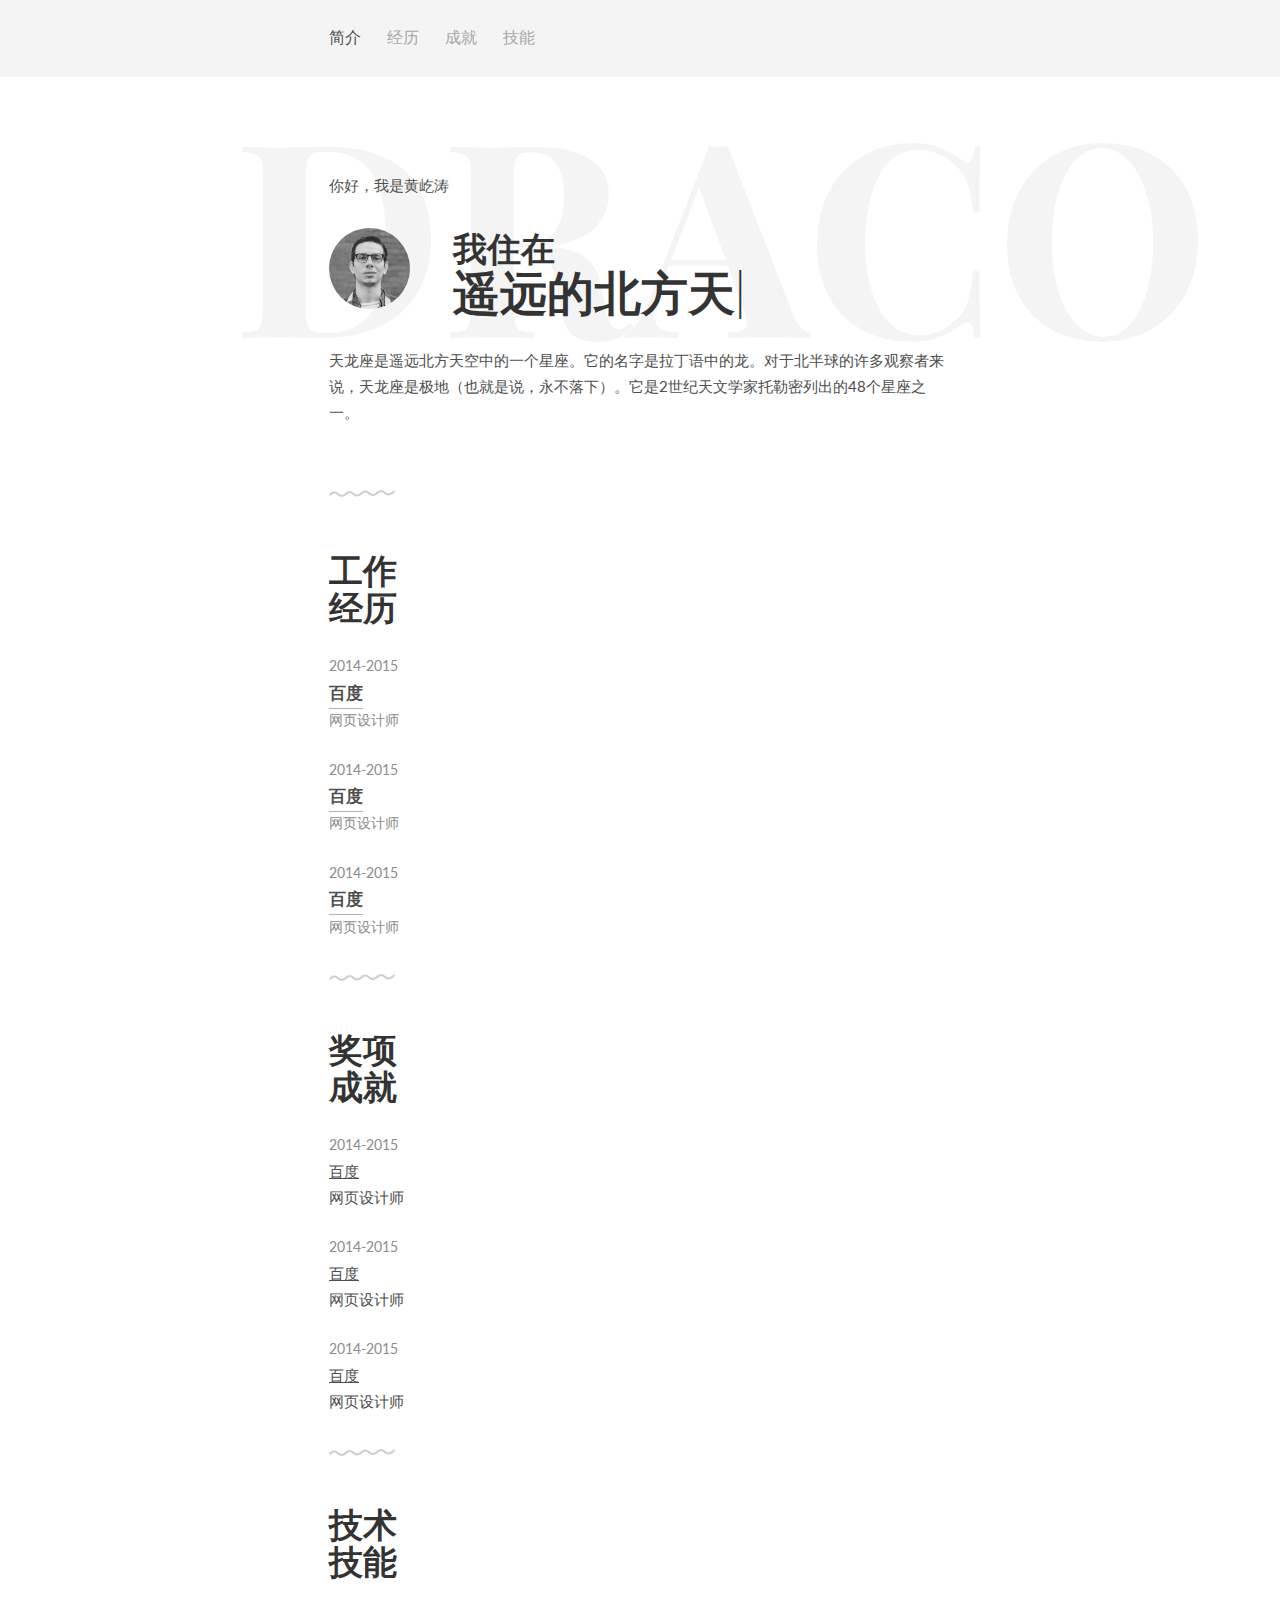
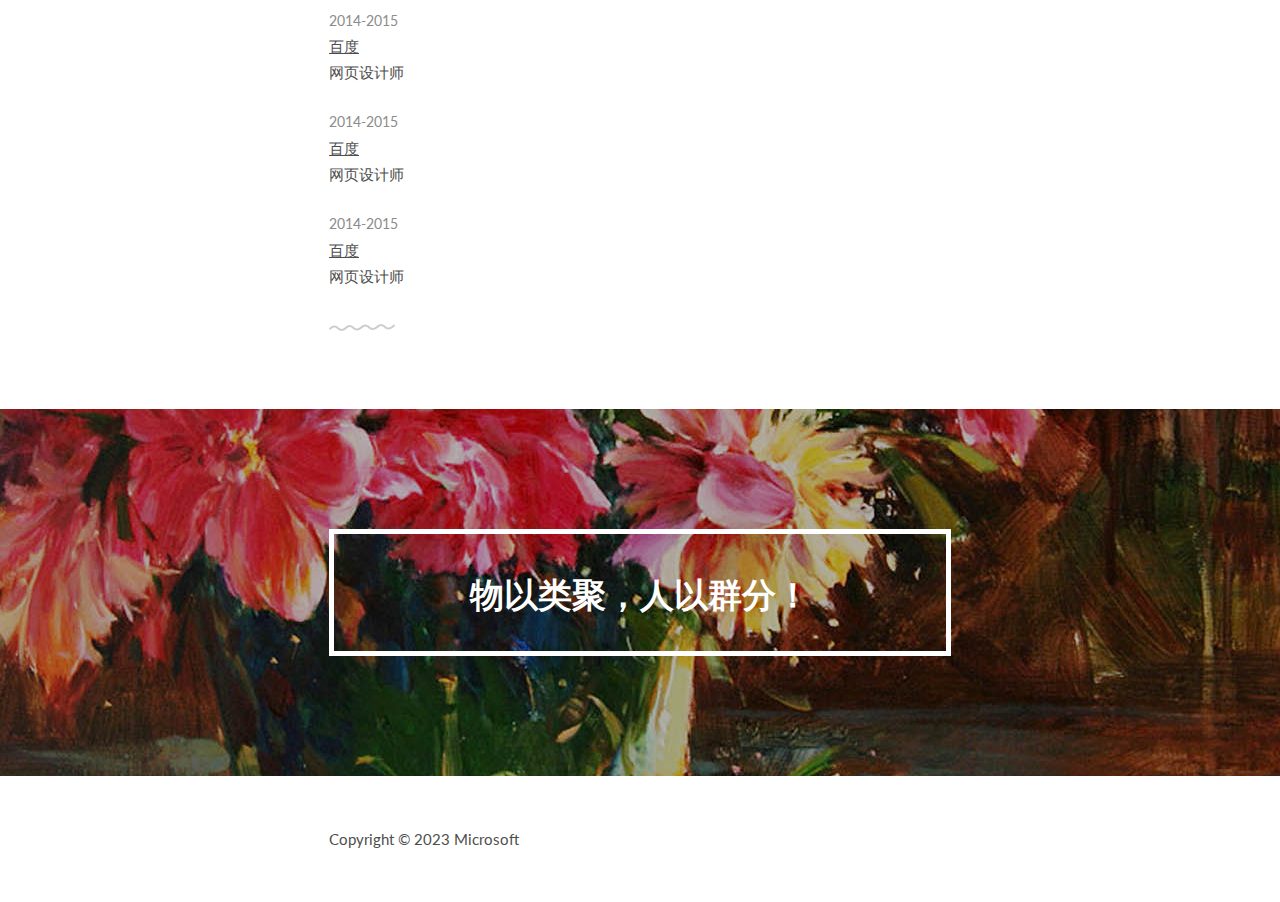
==== index.html @ 60a19f9b "Update index.html" ====
<!DOCTYPE html>
<html>
<head>
<title>黄屹涛的简历</title>
<meta charset="utf-8" />
<meta name="viewport" content="width=device-width, initial-scale=1">
<meta name="description" content="Draco is free PSD &amp; HTML template by @afnizarnur">
<meta name="author" content="">
<meta name="viewport" content="width=device-width, initial-scale=1" />
<link rel="stylesheet" href="css/kube.min.css" />
<link rel="stylesheet" href="css/font-awesome.min.css" />
<link rel="stylesheet" href="css/custom.min.css" />
<link rel="shortcut icon" href="img/favicon.png" />
<link href='https://fonts.googleapis.com/css?family=Playfair+Display+SC:700' rel='stylesheet' type='text/css'>
<link href='https://fonts.googleapis.com/css?family=Lato:400,700' rel='stylesheet' type='text/css'>
<style>
	.intro h1:before {
		/* Edit this with your name or anything else */
		content: 'DRACO';
	}
</style>
</head>
<body>
<!-- Navigation -->
<div class="main-nav">
	<div class="container">
		<header class="group top-nav">
			<div class="navigation-toggle" data-tools="navigation-toggle" data-target="#navbar-1">
				<span class="logo">DRACO</span>
			</div>
			<nav id="navbar-1" class="navbar item-nav">
				<ul>
					<li class="active"><a href="#about">简介</a></li>
					<li><a href="#experiences">经历</a></li>
					<li><a href="#achievements">成就</a></li>
					<li><a href="#skills">技能</a></li>
				</ul>
			</nav>
		</header>
	</div>
</div>

<!-- Introduction -->
<div class="intro section" id="about">
	<div class="container">
		<p>你好，我是黄屹涛</p>
		<div class="units-row units-split wrap">
			<div class="unit-20">
				<img src="img/ava.jpg" alt="Avatar">
			</div>
			<div class="unit-80">
				<h1>我住在<br><span id="typed"></span></h1>
			</div>
			<p>
				天龙座是遥远北方天空中的一个星座。它的名字是拉丁语中的龙。对于北半球的许多观察者来说，天龙座是极地（也就是说，永不落下）。它是2世纪天文学家托勒密列出的48个星座之一。
			</p>
		</div>
	</div>
</div>

<!-- Work Experience -->
<div class="work section second" id="experiences">
	<div class="container">
		<h1>工作<br>经历</h1>
		<ul class="work-list">
			<li>2014-2015</li>
			<li><a href="https://www.baidu.com/">百度</a></li>
			<li>网页设计师</li>
		</ul>
		<ul class="work-list">
			<li>2014-2015</li>
			<li><a href="https://www.baidu.com/">百度</a></li>
			<li>网页设计师</li>
		</ul>
		<ul class="work-list">
			<li>2014-2015</li>
			<li><a href="https://www.baidu.com/">百度</a></li>
			<li>网页设计师</li>
		</ul>
	</div>
</div>

<!-- Award & Achievements -->
<div class="award section second" id="achievements">
	<div class="container">
		<h1>奖项<br>成就</h1>
		<ul class="award-list list-flat">
			<li>2014-2015</li>
			<li><a href="https://www.baidu.com/">百度</a></li>
			<li>网页设计师</li>
		</ul>
		<ul class="award-list list-flat">
			<li>2014-2015</li>
			<li><a href="https://www.baidu.com/">百度</a></li>
			<li>网页设计师</li>
		</ul>
		<ul class="award-list list-flat">
			<li>2014-2015</li>
			<li><a href="https://www.baidu.com/">百度</a></li>
			<li>网页设计师</li>
		</ul>
	</div>
</div>
<!-- Technical Skills -->
<div class="skills section second" id="skills">
	<div class="container">
		<h1>技术<br>技能</h1>
		<ul class="skill-list list-flat">
			<li>2014-2015</li>
			<li><a href="https://www.baidu.com/">百度</a></li>
			<li>网页设计师</li>
		</ul>
		<ul class="skill-list list-flat">
			<li>2014-2015</li>
			<li><a href="https://www.baidu.com/">百度</a></li>
			<li>网页设计师</li>
		</ul>
		<ul class="skill-list list-flat">
			<li>2014-2015</li>
			<li><a href="https://www.baidu.com/">百度</a></li>
			<li>网页设计师</li>
		</ul>
	</div>
</div>

<!-- Quote -->
<div class="quote">
	<div class="container text-centered">
		<h1>物以类聚，人以群分！</h1>
	</div>
</div>

<footer>
	<div class="container">
		<div class="units-row">
			<div class="unit-50">
				<p>Copyright © 2023 Microsoft</p>
			</div>
		</div>
	</div>
</footer>

<!-- Javascript -->
<script src="js/jquery.min.js"></script>
<script src="js/typed.min.js"></script>
<script src="js/kube.min.js"></script>
<script src="js/site.js"></script>
<script>
	function newTyped(){}$(function(){$("#typed").typed({
	// Change to edit type effect
	strings: ["遥远的北方天空", "你的银河系", "到处"],

	typeSpeed:90,backDelay:700,contentType:"html",loop:!0,resetCallback:function(){newTyped()}}),$(".reset").click(function(){$("#typed").typed("reset")})});
</script>
</body>
</html>
---- css/kube.min.css ----
*,*:before,*:after{-webkit-box-sizing:border-box;-moz-box-sizing:border-box;box-sizing:border-box}html{font-family:sans-serif;-ms-text-size-adjust:100%;-webkit-text-size-adjust:100%}html,body,div,span,object,iframe,p,blockquote,pre,a,abbr,acronym,address,big,cite,code,del,dfn,em,img,ins,kbd,q,s,samp,small,strike,strong,sub,sup,tt,var,b,u,i,center,dl,dt,dd,ol,ul,li,fieldset,form,label,legend,table,caption,tbody,tfoot,thead,tr,th,td,article,aside,canvas,details,embed,figure,figcaption,footer,header,hgroup,menu,nav,output,ruby,section,summary,time,mark,audio,video,h1,h2,h3,h4,h5,h6{margin:0;padding:0;border:0;outline:0;font-size:100%;vertical-align:baseline;background:transparent}a:active,a:hover{outline:0}article,aside,details,figcaption,figure,footer,header,hgroup,main,nav,section,embed,object,iframe,audio,video,canvas,progress,meter,output,textarea{display:block}audio:not([controls]){display:none;height:0}blockquote,q{quotes:none}blockquote p:before,blockquote p:after,q:before,q:after{content:'';content:none}table{border-collapse:collapse;border-spacing:0}caption,th,td{text-align:left;vertical-align:top}thead th,thead td{font-weight:bold;vertical-align:bottom}a img,th img,td img{vertical-align:top}button,input,select,textarea{margin:0}textarea{overflow:auto;vertical-align:top;resize:vertical}button{width:auto;overflow:visible}input[type="reset"],input[type="submit"],input[type="file"],input[type="radio"],input[type="checkbox"],select,button{cursor:pointer}input[type="radio"],input[type="checkbox"]{font-size:110%;position:relative;top:-1px;margin-right:3px}input[type="search"]{-webkit-appearance:textfield}input[type="search"]::-webkit-search-decoration,input[type="search"]::-webkit-search-cancel-button{-webkit-appearance:none}hr{display:block;height:1px;border:0;border-top:1px solid #ddd}img,video,audio,embed,object{max-width:100%}img,video,embed,object{height:auto}embed,object{height:100%}img{vertical-align:middle;-ms-interpolation-mode:bicubic}body{font-family:"Helvetica Neue",Helvetica,Tahoma,sans-serif;font-size:.9375em;line-height:1.65em;background:#fff;color:#222}a{color:#134da5}a:focus,a:hover{color:#de2c3b}h1,h2,h3,h4,h5,h6,.h1,.h2,.h3,.h4,.h5,.h6{font-family:"Helvetica Neue",Helvetica,Tahoma,sans-serif;font-weight:bold;color:#000;text-rendering:optimizeLegibility;margin:0 0 .5em 0}h1,.h1,h2,.h2{line-height:1.1}h3,.h3,h4,.h4{line-height:1.3}h1,.h1{font-size:2.25em}h2,.h2{font-size:1.5em;margin-bottom:.7em}h3,.h3{font-size:1.3125em}h4,.h4{font-size:1.125em}h5,.h5{font-size:1em}h6,.h6{font-size:.75em;text-transform:uppercase}.lead{font-size:1.3125em;line-height:1.5;margin-bottom:1.0999999999999999em}p,ul,ol,dl,dd,dt,blockquote,td,th{line-height:1.65em}ul,ol,ul ul,ol ol,ul ol,ol ul{margin:0 0 0 3.3em}ul li,ol li{text-align:left}ol ol li{list-style-type:lower-alpha}ol ol ol li{list-style-type:lower-roman}p,ul,ol,dl,blockquote,hr,pre,table,form,fieldset,figure,address{margin-bottom:1.65em}blockquote{position:relative;font-style:italic;font-size:1.125em;margin-left:2.4749999999999996em;padding-left:1.65em;border-left:2px solid #ddd}blockquote p{margin-bottom:.5em}blockquote small,cite{color:rgba(0,0,0,0.4);font-style:italic}small,blockquote cite{font-size:12.75px;line-height:1}address{font-style:normal}dl dt{font-weight:bold}dd{margin-left:1.65em}s,del{text-decoration:line-through}abbr[title],dfn[title]{border-bottom:1px dotted #0f0f0f;cursor:help}strong,b{font-weight:bold}em,i{font-style:italic}sub,sup{font-size:11.25px;line-height:0;position:relative}sup{top:-0.5em}sub{bottom:-0.25em}figcaption{margin:.3em 0;font-size:12.75px;font-style:italic}ins,u{text-decoration:underline}mark{background-color:#ffc800;color:#0f0f0f;text-decoration:none}pre,code,kbd,samp,var,output{font-size:90%;font-style:normal;font-family:Menlo,Monaco,Consolas,"Courier New",monospace}pre{margin-top:1.65em;font-size:100%;line-height:1.5;color:#222;overflow:auto}code,samp,kbd{padding:3px 6px 2px 6px;display:inline-block;line-height:1;border-radius:2px}code{background:#f4f4f4;border:1px solid #d4d4d4}pre code{font-size:100%;border:0;padding:0;background:0;line-height:1.65em}var{color:rgba(0,0,0,0.5)}samp{background:#d3e3fb;border:1px solid #b2cef8}kbd{background:#0f0f0f;color:rgba(255,255,255,0.85);white-space:nowrap}button:active,button:focus{outline:0}textarea,select{font-family:"Helvetica Neue",Helvetica,Tahoma,sans-serif;font-size:1em;box-shadow:none}textarea,select[multiple],select[multiple="multiple"]{padding:.3em .35em;line-height:1.35em;width:100%}input[type="text"],input[type="password"],input[type="email"],input[type="url"],input[type="phone"],input[type="tel"],input[type="number"],input[type="datetime"],input[type="date"],input[type="month"],input[type="color"],input[type="time"],input[type="search"],input[type="datetime-local"]{font-family:"Helvetica Neue",Helvetica,Tahoma,sans-serif;font-size:1em;box-shadow:none;padding:.3em .35em;line-height:1.65em;border-radius:0;outline:0}select[multiple],select[multiple="multiple"],textarea,input[type="text"],input[type="password"],input[type="email"],input[type="url"],input[type="phone"],input[type="tel"],input[type="number"],input[type="datetime"],input[type="date"],input[type="month"],input[type="color"],input[type="time"],input[type="search"],input[type="datetime-local"]{background:#fff;border:1px solid #ccc;position:relative;z-index:2;-webkit-appearance:none}textarea[disabled],input[type="text"][disabled],input[type="password"][disabled],input[type="email"][disabled],input[type="url"][disabled],input[type="phone"][disabled],input[type="tel"][disabled],input[type="number"][disabled],input[type="datetime"][disabled],input[type="date"][disabled],input[type="month"][disabled],input[type="color"][disabled],input[type="time"][disabled],input[type="search"][disabled],input[type="datetime-local"][disabled]{resize:none;color:rgba(0,0,0,0.5)}select[disabled],input[type="checkbox"][disabled],input[type="radio"][disabled]{cursor:default}input::-moz-focus-inner,button::-moz-focus-inner{border:0;padding:0}input[type="range"]{position:relative;top:3px}select{margin-bottom:0!important}fieldset{padding:1.65em;margin-bottom:1.65em;border:1px solid #ccc}fieldset *:last-child{margin-bottom:0!important}legend{font-weight:bold;padding:0 1em;margin-left:-1em}table{max-width:100%;width:100%;empty-cells:show}table caption{text-transform:uppercase;padding:0 1.0999999999999999em;color:rgba(0,0,0,0.4);font-size:12.75px}table th,table td{border-bottom:1px solid #eee;padding:.825em 1.0999999999999999em}table tfoot th,table tfoot td{color:rgba(0,0,0,0.4)}.units-container:after,.units-row:after{content:"";display:table;clear:both}.units-container:after,.units-row:after{content:"";display:table;clear:both}.units-container{padding-top:1px;margin-top:-1px}.units-row{margin-bottom:1.65em}.width-100,.unit-100{width:100%}.width-90,.unit-90{width:90%}.width-80,.unit-80{width:80%}.width-75,.unit-75{width:75%}.width-70,.unit-70{width:70%}.width-66,.unit-66{width:66.6%}.width-65,.unit-65{width:65%}.width-60,.unit-60{width:60%}.width-50,.unit-50{width:50%}.width-40,.unit-40{width:40%}.width-35,.unit-35{width:35%}.width-33,.unit-33{width:33.3%}.width-30,.unit-30{width:30%}.width-25,.unit-25{width:25%}.width-20,.unit-20{width:20%}.width-10,.unit-10{width:10%}.units-row .unit-90,.units-row .unit-80,.units-row .unit-75,.units-row .unit-70,.units-row .unit-66,.units-row .unit-65,.units-row .unit-60,.units-row .unit-50,.units-row .unit-40,.units-row .unit-35,.units-row .unit-33,.units-row .unit-30,.units-row .unit-25,.units-row .unit-20,.units-row .unit-10{float:left;margin-left:3%}.units-row .unit-90:first-child,.units-row .unit-80:first-child,.units-row .unit-75:first-child,.units-row .unit-70:first-child,.units-row .unit-66:first-child,.units-row .unit-65:first-child,.units-row .unit-60:first-child,.units-row .unit-50:first-child,.units-row .unit-40:first-child,.units-row .unit-35:first-child,.units-row .unit-33:first-child,.units-row .unit-30:first-child,.units-row .unit-25:first-child,.units-row .unit-20:first-child,.units-row .unit-10:first-child{margin-left:0}.units-row .unit-90{width:89.7%}.units-row .unit-80{width:79.4%}.units-row .unit-75{width:74.25%}.units-row .unit-70{width:69.1%}.units-row .unit-66{width:65.66666666666666%}.units-row .unit-65{width:65.66666666666666%}.units-row .unit-60{width:58.800000000000004%}.units-row .unit-50{width:48.5%}.units-row .unit-40{width:38.2%}.units-row .unit-35{width:31.333333333333332%}.units-row .unit-33{width:31.333333333333332%}.units-row .unit-30{width:27.9%}.units-row .unit-25{width:22.75%}.units-row .unit-20{width:17.6%}.units-row .unit-10{width:7.3%}.unit-push-90,.unit-push-80,.unit-push-75,.unit-push-70,.unit-push-66,.unit-push-65,.unit-push-60,.unit-push-50,.unit-push-40,.unit-push-35,.unit-push-33,.unit-push-30,.unit-push-25,.unit-push-20,.unit-push-10{position:relative}.unit-push-90{left:92.7%}.unit-push-80{left:82.4%}.unit-push-75{left:77.25%}.unit-push-70{left:72.1%}.unit-push-66{left:68.66666666666666%}.unit-push-65{left:68.66666666666666%}.unit-push-60{left:61.800000000000004%}.unit-push-50{left:51.5%}.unit-push-40{left:41.2%}.unit-push-35{left:34.33333333333333%}.unit-push-33{left:34.33333333333333%}.unit-push-30{left:30.9%}.unit-push-25{left:25.75%}.unit-push-20{left:20.6%}.unit-push-10{left:10.3%}.units-row .unit-push-right{float:right}.units-row .unit-role-right{margin-left:3%;float:right}.units-row .unit-role-left{margin-left:0}.centered,.unit-centered{float:none!important;margin:0 auto!important}.unit-padding{padding:1.65em}.units-padding .unit-100,.units-padding .unit-90,.units-padding .unit-80,.units-padding .unit-75,.units-padding .unit-70,.units-padding .unit-66,.units-padding .unit-65,.units-padding .unit-60,.units-padding .unit-50,.units-padding .unit-40,.units-padding .unit-35,.units-padding .unit-33,.units-padding .unit-30,.units-padding .unit-25,.units-padding .unit-20,.units-padding .unit-10{padding:1.65em}.units-split .unit-90,.units-split .unit-80,.units-split .unit-75,.units-split .unit-70,.units-split .unit-66,.units-split .unit-65,.units-split .unit-60,.units-split .unit-50,.units-split .unit-40,.units-split .unit-35,.units-split .unit-33,.units-split .unit-30,.units-split .unit-25,.units-split .unit-20,.units-split .unit-10{margin-left:0}.units-split .unit-90{width:90%}.units-split .unit-80{width:80%}.units-split .unit-75{width:75%}.units-split .unit-70{width:70%}.units-split .unit-66{width:66.6%}.units-split .unit-65{width:65%}.units-split .unit-60{width:60%}.units-split .unit-50{width:50%}.units-split .unit-40{width:40%}.units-split .unit-35{width:35%}.units-split .unit-33{width:33.3%}.units-split .unit-30{width:30%}.units-split .unit-25{width:25%}.units-split .unit-20{width:20%}.units-split .unit-10{width:10%}.blocks-2,.blocks-3,.blocks-4,.blocks-5,.blocks-6{padding-left:0;list-style:none;margin-left:-3%}.blocks-2:after,.blocks-3:after,.blocks-4:after,.blocks-5:after,.blocks-6:after{content:"";display:table;clear:both}.blocks-2:after,.blocks-3:after,.blocks-4:after,.blocks-5:after,.blocks-6:after{content:"";display:table;clear:both}.blocks-2>li,.blocks-3>li,.blocks-4>li,.blocks-5>li,.blocks-6>li{height:auto;float:left;margin-bottom:1.65em;margin-left:3%}.blocks-2>li ul,.blocks-3>li ul,.blocks-4>li ul,.blocks-5>li ul,.blocks-6>li ul{list-style-type:disc}.blocks-2>li ul ul,.blocks-3>li ul ul,.blocks-4>li ul ul,.blocks-5>li ul ul,.blocks-6>li ul ul{list-style-type:circle}.blocks-2>li li,.blocks-3>li li,.blocks-4>li li,.blocks-5>li li,.blocks-6>li li{float:none;margin:0}.blocks-2>li{width:47%}.blocks-3>li{width:30.333333333333332%}.blocks-4>li{width:22%}.blocks-5>li{width:17%}.blocks-6>li{width:13.666666666666666%}.block-first{clear:both}table.table-bordered td,table.table-bordered th{border:1px solid #eee}table.table-simple td,table.table-simple th,table.table-simple caption{border:0;padding-left:0}table.table-flat td,table.table-flat th,table.table-flat caption{border:0;padding:0}table.table-stroked td,table.table-stroked th{border-bottom:1px solid #eee}table.table-stripped tbody tr:nth-child(odd) td{background:#f8f8f8}table.table-hovered tbody tr:hover td{background-color:#f4f4f4}.table-container{width:100%;overflow:auto;margin-bottom:1.65em}.table-container table{margin-bottom:0}.table-container::-webkit-scrollbar{-webkit-appearance:none;width:14px;height:14px}.table-container::-webkit-scrollbar-thumb{border-radius:8px;border:3px solid #fff;background-color:rgba(0,0,0,0.3)}.forms .btn,.forms input[type="submit"].btn,.forms button,.forms input[type="submit"],.forms input[type="reset"]{padding:.3625em 1.3em}.forms .btn-outline{padding:.3em 1.3em}.forms .btn-outline.bold{padding:.2375em 1.3em}.forms label{display:block;margin-bottom:1.0999999999999999em}.forms input[type="text"],.forms input[type="password"],.forms input[type="email"],.forms input[type="url"],.forms input[type="phone"],.forms input[type="tel"],.forms input[type="number"],.forms input[type="datetime"],.forms input[type="date"],.forms input[type="month"],.forms input[type="color"],.forms input[type="time"],.forms input[type="search"],.forms input[type="range"],.forms input[type="file"],.forms input[type="datetime-local"],.forms textarea,.forms select{display:block}.forms-inline input[type="text"],.forms-inline-list input[type="text"],.forms-inline input[type="password"],.forms-inline-list input[type="password"],.forms-inline input[type="email"],.forms-inline-list input[type="email"],.forms-inline input[type="url"],.forms-inline-list input[type="url"],.forms-inline input[type="phone"],.forms-inline-list input[type="phone"],.forms-inline input[type="tel"],.forms-inline-list input[type="tel"],.forms-inline input[type="number"],.forms-inline-list input[type="number"],.forms-inline input[type="datetime"],.forms-inline-list input[type="datetime"],.forms-inline input[type="date"],.forms-inline-list input[type="date"],.forms-inline input[type="month"],.forms-inline-list input[type="month"],.forms-inline input[type="color"],.forms-inline-list input[type="color"],.forms-inline input[type="time"],.forms-inline-list input[type="time"],.forms-inline input[type="search"],.forms-inline-list input[type="search"],.forms-inline input[type="range"],.forms-inline-list input[type="range"],.forms-inline input[type="file"],.forms-inline-list input[type="file"],.forms-inline input[type="datetime-local"],.forms-inline-list input[type="datetime-local"],.forms-inline textarea,.forms-inline-list textarea,.forms-inline select,.forms-inline-list select{display:inline-block}.forms-list,.forms-inline,.forms-inline-list{margin:0;padding:0;margin-bottom:1.0999999999999999em;list-style:none}.forms-list label,.forms-inline label,.forms-inline-list li,.forms-inline-list li label{display:inline-block;margin-bottom:0}.forms-inline-list li label{margin-right:.825em}.forms-inline-list li{margin-bottom:3px}.forms-list li{margin-bottom:6px}.forms-desc{margin-top:4px;color:rgba(0,0,0,0.4);font-size:12.75px;line-height:1.4em}input[type="text"],input[type="password"],input[type="email"],input[type="url"],input[type="phone"],input[type="tel"],input[type="number"],input[type="datetime"],input[type="date"],input[type="month"],input[type="color"],input[type="time"],input[type="search"],input[type="datetime-local"],textarea{-moz-transition:border ease .5s;transition:border ease .5s}.error,.success{font-weight:normal;font-size:12.75px}input.input-error,textarea.input-error,select.input-error,.input-error{border-color:#de2c3b;box-shadow:0 0 0 2px rgba(222,44,59,0.3),0 1px 2px rgba(0,0,0,0.2) inset}input.input-success,textarea.input-success,select.input-success,.input-success{border-color:#2c9f42;box-shadow:0 0 0 2px rgba(44,159,66,0.3),0 1px 2px rgba(0,0,0,0.2) inset}input.input-gray,textarea.input-gray,select.input-gray,.input-gray{border-color:#b3b6b7;box-shadow:0 0 0 2px rgba(179,182,183,0.4),0 1px 2px rgba(0,0,0,0.2) inset}input[type="text"]:focus,input[type="password"]:focus,input[type="email"]:focus,input[type="url"]:focus,input[type="phone"]:focus,input[type="tel"]:focus,input[type="number"]:focus,input[type="datetime"]:focus,input[type="date"]:focus,input[type="month"]:focus,input[type="color"]:focus,input[type="time"]:focus,input[type="search"]:focus,input[type="datetime-local"]:focus,textarea:focus{outline:0;border-color:#2575ed;box-shadow:0 0 0 2px rgba(37,117,237,0.3),0 1px 2px rgba(0,0,0,0.2) inset}input.input-search,input[type="search"]{padding-right:.5em;padding-left:.5em;margin-bottom:0;border-radius:15px}input.input-on-black{border:1px solid rgba(255,255,255,0.1);background:rgba(255,255,255,0.35)}input.input-on-black::-webkit-input-placeholder{color:rgba(255,255,255,0.6)}input.input-on-black::-moz-placeholder{color:rgba(255,255,255,0.6)}input.input-on-black:focus,input.input-on-black.active{border:1px solid #fff;background:#fff;box-shadow:none}input.input-on-black:focus::-webkit-input-placeholder,input.input-on-black.active::-webkit-input-placeholder{color:#aaa}input.input-on-black:focus::-moz-placeholder,input.input-on-black.active::-moz-placeholder{color:#aaa}input.input-big{font-size:18px}input.input-small{font-size:12.75px}input.input-smaller{font-size:11.25px}.input-groups{display:table!important}.input-groups input{width:100%}.input-groups input,.input-groups .input-append,.input-groups .input-prepend,.input-groups .btn-append{display:table-cell!important}.input-groups .btn-append,.input-groups .input-append,.input-groups .input-prepend{width:1%;vertical-align:middle}.input-groups .input-append,.input-groups .input-prepend{background-color:#f4f4f4;border:1px solid #d4d4d4;margin:0;padding:.45em .75em .15em .75em;color:rgba(0,0,0,0.6);line-height:1.65em;font-size:12.75px;white-space:nowrap}.input-groups .input-prepend{border-right:0}.input-groups .input-append{position:relative;z-index:1;border-left:none}.input-groups .btn-append .btn{display:block;height:auto;border-radius:0 2px 2px 0}.navbar{font-size:105%;margin-bottom:1.65em}.navbar:after{content:"";display:table;clear:both}.navbar:after{content:"";display:table;clear:both}.navbar.navbar-left{float:left}.navbar.navbar-right{float:right}.navbar ul{list-style:none;margin:0}.navbar ul:after{content:"";display:table;clear:both}.navbar ul:after{content:"";display:table;clear:both}.navbar li{float:left;margin-right:1.65em}.navbar.navbar-right li{margin-right:0;margin-left:1.65em}.navbar a,.navbar span{display:block;text-decoration:none}.navbar a:hover{color:#de2c3b;text-decoration:underline}.navbar li.active a,.navbar span{text-decoration:none;cursor:text;color:rgba(0,0,0,0.4)}.navigation-toggle{display:none;text-transform:uppercase;position:relative;color:#0f0f0f;background-color:#fff}.navigation-toggle:after{position:absolute;z-index:1;top:50%;margin-top:-12px;left:10px;content:"\2630";font-size:24px;line-height:1}.navigation-toggle.navigation-toggle-black{background-color:#0f0f0f;color:#fff}.navigation-toggle.navigation-toggle-show{margin-bottom:1.65em}.navigation-toggle span{position:relative;z-index:2;cursor:pointer;display:block;padding:10px 20px 10px 40px}.navigation-fixed{position:fixed;top:0;left:0;z-index:101}.navbar-pills a,.navbar-pills span{padding:.825em 1.65em}.navbar-pills a:hover{color:#0f0f0f;background:#eee}.navbar-pills li.active a,.navbar-pills span{text-decoration:none;cursor:text;color:rgba(0,0,0,0.4);background:#eee}.navbar-pills li{margin-right:1px}.navbar-pills.navbar-right li{margin-left:1px}.fullwidth ul{width:100%}.fullwidth li{float:none!important;margin:0;display:table-cell;width:1%;text-align:center}.fullwidth li a,.fullwidth li span{display:block}.nav{margin-bottom:1.65em}.nav ul{list-style:none;margin:0}.nav ul li ul{margin-left:2em;font-size:.95em}.nav a,.nav span{display:block;padding:.5em 0}.nav a{color:#0f0f0f;text-decoration:none}.nav a:hover{color:#de2c3b;text-decoration:underline}.nav li.active a,.nav span{text-decoration:none;cursor:text;color:rgba(0,0,0,0.4)}.nav i.fa{width:1.65em}.nav-stacked li{margin-bottom:1px}.nav-stacked a,.nav-stacked span{padding:.6em .7em}.nav-stacked a{background:#f6f6f6}.nav-stacked a:hover{color:#000;background:#eee}.nav-stacked li.active a,.nav-stacked span{background:#fff;text-decoration:none;cursor:text;color:rgba(0,0,0,0.3)}.nav-stats li{position:relative}.nav-stats a,.nav-stats span{padding-right:50px}.nav-stats sup,.nav-stats .badge{position:absolute;top:50%;right:0}.nav-stats sup{color:rgba(0,0,0,0.4)}.nav-stats .badge{margin-top:-8px}.nav-tabs{border-bottom:1px solid #e3e3e3;margin-bottom:1.65em}.nav-tabs:after{content:"";display:table;clear:both}.nav-tabs:after{content:"";display:table;clear:both}.nav-tabs ul{list-style:none;margin:0}.nav-tabs li{float:left;margin-right:2px}.nav-tabs a,.nav-tabs span{display:block;line-height:1;padding:.825em 1.65em;border:1px solid transparent}.nav-tabs a{color:rgba(0,0,0,0.5);text-decoration:none}.nav-tabs a:focus,.nav-tabs a:hover{color:#0f0f0f;text-decoration:underline;background-color:#eee}.nav-tabs li.active a,.nav-tabs span{color:#0f0f0f;background:#fff;position:relative;border:1px solid #ddd;border-bottom:1px solid #fff;bottom:-1px;cursor:default;text-decoration:none}.breadcrumbs{margin-bottom:1.65em}.breadcrumbs:after{content:"";display:table;clear:both}.breadcrumbs:after{content:"";display:table;clear:both}.breadcrumbs ul{font-size:.9em;color:rgba(0,0,0,0.4);list-style:none;margin:0}.breadcrumbs ul:after{content:"";display:table;clear:both}.breadcrumbs ul:after{content:"";display:table;clear:both}.breadcrumbs li{float:left;margin-right:5px}.breadcrumbs li+li:before{content:" > ";color:#aaa;font-size:12px;margin:0 7px 0 5px;position:relative;top:-1px}.breadcrumbs.breadcrumbs-path li+li:before{content:" / ";top:0}.breadcrumbs a{color:#0f0f0f;text-decoration:none}.breadcrumbs a:hover{color:#0f0f0f;text-decoration:underline}.breadcrumbs li.active a,.breadcrumbs span,.breadcrumbs li.active a:hover{text-decoration:none;cursor:text;color:rgba(0,0,0,0.4)}.pagination{position:relative;left:-9px;margin-left:0;list-style:none}.pagination:after{content:"";display:table;clear:both}.pagination:after{content:"";display:table;clear:both}.pagination li{float:left;margin-right:2px}.pagination a,.pagination span{display:block;padding:7px 9px;line-height:1;border-radius:2px;color:#0f0f0f;text-decoration:none}.pagination span,.pagination li.active a,.pagination li.active a:hover{color:#fff;background-color:#0f0f0f;cursor:text}.pagination a:focus,.pagination a:hover{text-decoration:none;background-color:#0f0f0f;color:#fff}.btn,input[type="submit"].btn{display:inline-block;vertical-align:top;font-family:"Helvetica Neue",Helvetica,Tahoma,sans-serif;font-size:1em;font-weight:400;line-height:1.65em;text-align:center;text-decoration:none;color:#222;-webkit-appearance:none;outline:0;margin:0;border:0;border-radius:2px;box-shadow:none;cursor:pointer;background:#e0e3e5;padding:.55em 2.5em}.btn:hover,input[type="submit"].btn:hover{color:rgba(0,0,0,0.5);background:#b3b6b7}.btn::-moz-focus-inner{border:0;padding:0}.btn-big,input[type="submit"].btn-big{font-size:18px}.btn-small,input[type="submit"].btn-small{font-size:12.75px}.btn-smaller,input[type="submit"].btn-smaller{font-size:11.25px;vertical-align:baseline}.btn-round{border-radius:15px}.btn-outline,input[type="submit"].btn-outline{background:0;padding:.48750000000000004em 2.5em;border:1px solid #0f0f0f}.btn-outline:hover,input[type="submit"].btn-outline:hover{border-color:#b3b6b7}.btn-outline.btn-active{padding:.55em 2.5em}.btn-outline.bold{border-width:2px;padding:.42500000000000004em 2.5em}.btn-active,.btn[disabled],.btn-disabled{background:0;background:#b3b6b7;color:rgba(0,0,0,0.5)}.btn-active:hover,.btn[disabled]:hover,.btn-disabled:hover{color:rgba(0,0,0,0.5);background:#b3b6b7}.btn-active{box-shadow:0 1px 3px rgba(0,0,0,0.4) inset}.btn-outline.btn[disabled],.btn-outline.btn-disabled{background:0;box-shadow:none;color:rgba(0,0,0,0.3);border:1px solid rgba(0,0,0,0.1)}.btn-outline.btn-active{background:0;color:rgba(0,0,0,0.4);border:0;box-shadow:0 1px 3px rgba(0,0,0,0.2) inset}.btn[disabled],.btn-disabled{cursor:default;box-shadow:none}.btn-blue,input[type="submit"].btn-blue{color:rgba(255,255,255,0.9);background:#2575ed}.btn-blue:hover,input[type="submit"].btn-blue:hover{color:rgba(255,255,255,0.6);background:#1a52a5}.btn-blue.btn-active,input[type="submit"].btn-blue.btn-active{box-shadow:0 1px 4px rgba(0,0,0,0.5) inset}.btn-blue.btn-active,input[type="submit"].btn-blue.btn-active,.btn-blue.btn-disabled,input[type="submit"].btn-blue.btn-disabled,.btn-blue.btn[disabled],input[type="submit"].btn-blue.btn[disabled]{color:rgba(255,255,255,0.5);background:#1a52a5}.btn-blue.btn-active:hover,input[type="submit"].btn-blue.btn-active:hover,.btn-blue.btn-disabled:hover,input[type="submit"].btn-blue.btn-disabled:hover,.btn-blue.btn[disabled]:hover,input[type="submit"].btn-blue.btn[disabled]:hover{color:rgba(255,255,255,0.5)}.btn-blue.btn-outline,input[type="submit"].btn-blue.btn-outline{background:0;border-color:#2575ed;color:#2575ed}.btn-blue.btn-outline:hover,input[type="submit"].btn-blue.btn-outline:hover{color:rgba(255,255,255,0.9);background:#2575ed}.btn-blue.btn-outline.btn[disabled],input[type="submit"].btn-blue.btn-outline.btn[disabled],.btn-blue.btn-outline.btn-disabled,input[type="submit"].btn-blue.btn-outline.btn-disabled{background:0;box-shadow:none;color:rgba(37,117,237,0.4);border:1px solid rgba(37,117,237,0.3)}.btn-blue.btn-outline.btn-active,input[type="submit"].btn-blue.btn-outline.btn-active{background:0;color:rgba(37,117,237,0.6);border:0;box-shadow:0 1px 3px rgba(26,82,165,0.6) inset}.btn-blue:hover,input[type="submit"].btn-blue:hover{color:rgba(255,255,255,0.6);background:#1a52a5}.btn-blue.btn-active,input[type="submit"].btn-blue.btn-active{box-shadow:0 1px 4px rgba(0,0,0,0.5) inset}.btn-blue.btn-active,input[type="submit"].btn-blue.btn-active,.btn-blue.btn-disabled,input[type="submit"].btn-blue.btn-disabled,.btn-blue.btn[disabled],input[type="submit"].btn-blue.btn[disabled]{color:rgba(255,255,255,0.5);background:#1a52a5}.btn-blue.btn-active:hover,input[type="submit"].btn-blue.btn-active:hover,.btn-blue.btn-disabled:hover,input[type="submit"].btn-blue.btn-disabled:hover,.btn-blue.btn[disabled]:hover,input[type="submit"].btn-blue.btn[disabled]:hover{color:rgba(255,255,255,0.5)}.btn-blue.btn-outline,input[type="submit"].btn-blue.btn-outline{background:0;border-color:#2575ed;color:#2575ed}.btn-blue.btn-outline:hover,input[type="submit"].btn-blue.btn-outline:hover{color:rgba(255,255,255,0.9);background:#2575ed}.btn-blue.btn-outline.btn[disabled],input[type="submit"].btn-blue.btn-outline.btn[disabled],.btn-blue.btn-outline.btn-disabled,input[type="submit"].btn-blue.btn-outline.btn-disabled{background:0;box-shadow:none;color:rgba(37,117,237,0.4);border:1px solid rgba(37,117,237,0.3)}.btn-blue.btn-outline.btn-active,input[type="submit"].btn-blue.btn-outline.btn-active{background:0;color:rgba(37,117,237,0.6);border:0;box-shadow:0 1px 3px rgba(26,82,165,0.6) inset}.btn-red,input[type="submit"].btn-red{color:rgba(255,255,255,0.9);background:#de2c3b}.btn-red:hover,input[type="submit"].btn-red:hover{color:rgba(255,255,255,0.6);background:#b2232f}.btn-red.btn-active,input[type="submit"].btn-red.btn-active{box-shadow:0 1px 4px rgba(0,0,0,0.5) inset}.btn-red.btn-active,input[type="submit"].btn-red.btn-active,.btn-red.btn-disabled,input[type="submit"].btn-red.btn-disabled,.btn-red.btn[disabled],input[type="submit"].btn-red.btn[disabled]{color:rgba(255,255,255,0.5);background:#b2232f}.btn-red.btn-active:hover,input[type="submit"].btn-red.btn-active:hover,.btn-red.btn-disabled:hover,input[type="submit"].btn-red.btn-disabled:hover,.btn-red.btn[disabled]:hover,input[type="submit"].btn-red.btn[disabled]:hover{color:rgba(255,255,255,0.5)}.btn-red.btn-outline,input[type="submit"].btn-red.btn-outline{background:0;border-color:#de2c3b;color:#de2c3b}.btn-red.btn-outline:hover,input[type="submit"].btn-red.btn-outline:hover{color:rgba(255,255,255,0.9);background:#de2c3b}.btn-red.btn-outline.btn[disabled],input[type="submit"].btn-red.btn-outline.btn[disabled],.btn-red.btn-outline.btn-disabled,input[type="submit"].btn-red.btn-outline.btn-disabled{background:0;box-shadow:none;color:rgba(222,44,59,0.4);border:1px solid rgba(222,44,59,0.3)}.btn-red.btn-outline.btn-active,input[type="submit"].btn-red.btn-outline.btn-active{background:0;color:rgba(222,44,59,0.6);border:0;box-shadow:0 1px 3px rgba(178,35,47,0.6) inset}.btn-red:hover,input[type="submit"].btn-red:hover{color:rgba(255,255,255,0.6);background:#b2232f}.btn-red.btn-active,input[type="submit"].btn-red.btn-active{box-shadow:0 1px 4px rgba(0,0,0,0.5) inset}.btn-red.btn-active,input[type="submit"].btn-red.btn-active,.btn-red.btn-disabled,input[type="submit"].btn-red.btn-disabled,.btn-red.btn[disabled],input[type="submit"].btn-red.btn[disabled]{color:rgba(255,255,255,0.5);background:#b2232f}.btn-red.btn-active:hover,input[type="submit"].btn-red.btn-active:hover,.btn-red.btn-disabled:hover,input[type="submit"].btn-red.btn-disabled:hover,.btn-red.btn[disabled]:hover,input[type="submit"].btn-red.btn[disabled]:hover{color:rgba(255,255,255,0.5)}.btn-red.btn-outline,input[type="submit"].btn-red.btn-outline{background:0;border-color:#de2c3b;color:#de2c3b}.btn-red.btn-outline:hover,input[type="submit"].btn-red.btn-outline:hover{color:rgba(255,255,255,0.9);background:#de2c3b}.btn-red.btn-outline.btn[disabled],input[type="submit"].btn-red.btn-outline.btn[disabled],.btn-red.btn-outline.btn-disabled,input[type="submit"].btn-red.btn-outline.btn-disabled{background:0;box-shadow:none;color:rgba(222,44,59,0.4);border:1px solid rgba(222,44,59,0.3)}.btn-red.btn-outline.btn-active,input[type="submit"].btn-red.btn-outline.btn-active{background:0;color:rgba(222,44,59,0.6);border:0;box-shadow:0 1px 3px rgba(178,35,47,0.6) inset}.btn-green,input[type="submit"].btn-green{color:rgba(255,255,255,0.9);background:#2c9f42}.btn-green:hover,input[type="submit"].btn-green:hover{color:rgba(255,255,255,0.6);background:#237f35}.btn-green.btn-active,input[type="submit"].btn-green.btn-active{box-shadow:0 1px 4px rgba(0,0,0,0.5) inset}.btn-green.btn-active,input[type="submit"].btn-green.btn-active,.btn-green.btn-disabled,input[type="submit"].btn-green.btn-disabled,.btn-green.btn[disabled],input[type="submit"].btn-green.btn[disabled]{color:rgba(255,255,255,0.5);background:#237f35}.btn-green.btn-active:hover,input[type="submit"].btn-green.btn-active:hover,.btn-green.btn-disabled:hover,input[type="submit"].btn-green.btn-disabled:hover,.btn-green.btn[disabled]:hover,input[type="submit"].btn-green.btn[disabled]:hover{color:rgba(255,255,255,0.5)}.btn-green.btn-outline,input[type="submit"].btn-green.btn-outline{background:0;border-color:#2c9f42;color:#2c9f42}.btn-green.btn-outline:hover,input[type="submit"].btn-green.btn-outline:hover{color:rgba(255,255,255,0.9);background:#2c9f42}.btn-green.btn-outline.btn[disabled],input[type="submit"].btn-green.btn-outline.btn[disabled],.btn-green.btn-outline.btn-disabled,input[type="submit"].btn-green.btn-outline.btn-disabled{background:0;box-shadow:none;color:rgba(44,159,66,0.4);border:1px solid rgba(44,159,66,0.3)}.btn-green.btn-outline.btn-active,input[type="submit"].btn-green.btn-outline.btn-active{background:0;color:rgba(44,159,66,0.6);border:0;box-shadow:0 1px 3px rgba(35,127,53,0.6) inset}.btn-green:hover,input[type="submit"].btn-green:hover{color:rgba(255,255,255,0.6);background:#237f35}.btn-green.btn-active,input[type="submit"].btn-green.btn-active{box-shadow:0 1px 4px rgba(0,0,0,0.5) inset}.btn-green.btn-active,input[type="submit"].btn-green.btn-active,.btn-green.btn-disabled,input[type="submit"].btn-green.btn-disabled,.btn-green.btn[disabled],input[type="submit"].btn-green.btn[disabled]{color:rgba(255,255,255,0.5);background:#237f35}.btn-green.btn-active:hover,input[type="submit"].btn-green.btn-active:hover,.btn-green.btn-disabled:hover,input[type="submit"].btn-green.btn-disabled:hover,.btn-green.btn[disabled]:hover,input[type="submit"].btn-green.btn[disabled]:hover{color:rgba(255,255,255,0.5)}.btn-green.btn-outline,input[type="submit"].btn-green.btn-outline{background:0;border-color:#2c9f42;color:#2c9f42}.btn-green.btn-outline:hover,input[type="submit"].btn-green.btn-outline:hover{color:rgba(255,255,255,0.9);background:#2c9f42}.btn-green.btn-outline.btn[disabled],input[type="submit"].btn-green.btn-outline.btn[disabled],.btn-green.btn-outline.btn-disabled,input[type="submit"].btn-green.btn-outline.btn-disabled{background:0;box-shadow:none;color:rgba(44,159,66,0.4);border:1px solid rgba(44,159,66,0.3)}.btn-green.btn-outline.btn-active,input[type="submit"].btn-green.btn-outline.btn-active{background:0;color:rgba(44,159,66,0.6);border:0;box-shadow:0 1px 3px rgba(35,127,53,0.6) inset}.btn-black,input[type="submit"].btn-black{color:rgba(255,255,255,0.9);background:#0f0f0f}.btn-black:hover,input[type="submit"].btn-black:hover{color:rgba(255,255,255,0.6);background:#363738}.btn-black.btn-active,input[type="submit"].btn-black.btn-active{box-shadow:0 1px 4px rgba(0,0,0,0.7) inset}.btn-black.btn-active,input[type="submit"].btn-black.btn-active,.btn-black.btn-disabled,input[type="submit"].btn-black.btn-disabled,.btn-black.btn[disabled],input[type="submit"].btn-black.btn[disabled]{color:rgba(255,255,255,0.5);background:#363738}.btn-black.btn-active:hover,input[type="submit"].btn-black.btn-active:hover,.btn-black.btn-disabled:hover,input[type="submit"].btn-black.btn-disabled:hover,.btn-black.btn[disabled]:hover,input[type="submit"].btn-black.btn[disabled]:hover{color:rgba(255,255,255,0.5)}.btn-black.btn-outline,input[type="submit"].btn-black.btn-outline{background:0;border-color:#0f0f0f;color:#0f0f0f}.btn-black.btn-outline:hover,input[type="submit"].btn-black.btn-outline:hover{color:rgba(255,255,255,0.9);background:#0f0f0f}.btn-black.btn-outline.btn[disabled],input[type="submit"].btn-black.btn-outline.btn[disabled],.btn-black.btn-outline.btn-disabled,input[type="submit"].btn-black.btn-outline.btn-disabled{background:0;box-shadow:none;color:rgba(15,15,15,0.4);border:1px solid rgba(15,15,15,0.3)}.btn-black.btn-outline.btn-active,input[type="submit"].btn-black.btn-outline.btn-active{background:0;color:rgba(15,15,15,0.6);border:0;box-shadow:0 1px 3px rgba(54,55,56,0.6) inset}.btn-black:hover,input[type="submit"].btn-black:hover{color:rgba(255,255,255,0.6);background:#363738}.btn-black.btn-active,input[type="submit"].btn-black.btn-active{box-shadow:0 1px 4px rgba(0,0,0,0.7) inset}.btn-black.btn-active,input[type="submit"].btn-black.btn-active,.btn-black.btn-disabled,input[type="submit"].btn-black.btn-disabled,.btn-black.btn[disabled],input[type="submit"].btn-black.btn[disabled]{color:rgba(255,255,255,0.5);background:#363738}.btn-black.btn-active:hover,input[type="submit"].btn-black.btn-active:hover,.btn-black.btn-disabled:hover,input[type="submit"].btn-black.btn-disabled:hover,.btn-black.btn[disabled]:hover,input[type="submit"].btn-black.btn[disabled]:hover{color:rgba(255,255,255,0.5)}.btn-black.btn-outline,input[type="submit"].btn-black.btn-outline{background:0;border-color:#0f0f0f;color:#0f0f0f}.btn-black.btn-outline:hover,input[type="submit"].btn-black.btn-outline:hover{color:rgba(255,255,255,0.9);background:#0f0f0f}.btn-black.btn-outline.btn[disabled],input[type="submit"].btn-black.btn-outline.btn[disabled],.btn-black.btn-outline.btn-disabled,input[type="submit"].btn-black.btn-outline.btn-disabled{background:0;box-shadow:none;color:rgba(15,15,15,0.4);border:1px solid rgba(15,15,15,0.3)}.btn-black.btn-outline.btn-active,input[type="submit"].btn-black.btn-outline.btn-active{background:0;color:rgba(15,15,15,0.6);border:0;box-shadow:0 1px 3px rgba(54,55,56,0.6) inset}.btn-yellow,input[type="submit"].btn-yellow{color:rgba(0,0,0,0.9);background:#ffc800}.btn-yellow:hover,input[type="submit"].btn-yellow:hover{color:rgba(0,0,0,0.6);background:#cca000}.btn-yellow.btn-active,input[type="submit"].btn-yellow.btn-active{box-shadow:0 1px 4px rgba(0,0,0,0.5) inset}.btn-yellow.btn-active,input[type="submit"].btn-yellow.btn-active,.btn-yellow.btn-disabled,input[type="submit"].btn-yellow.btn-disabled,.btn-yellow.btn[disabled],input[type="submit"].btn-yellow.btn[disabled]{color:rgba(0,0,0,0.5);background:#cca000}.btn-yellow.btn-active:hover,input[type="submit"].btn-yellow.btn-active:hover,.btn-yellow.btn-disabled:hover,input[type="submit"].btn-yellow.btn-disabled:hover,.btn-yellow.btn[disabled]:hover,input[type="submit"].btn-yellow.btn[disabled]:hover{color:rgba(0,0,0,0.5)}.btn-yellow.btn-outline,input[type="submit"].btn-yellow.btn-outline{background:0;border-color:#ffc800;color:#ffc800}.btn-yellow.btn-outline:hover,input[type="submit"].btn-yellow.btn-outline:hover{color:rgba(0,0,0,0.9);background:#ffc800}.btn-yellow.btn-outline.btn[disabled],input[type="submit"].btn-yellow.btn-outline.btn[disabled],.btn-yellow.btn-outline.btn-disabled,input[type="submit"].btn-yellow.btn-outline.btn-disabled{background:0;box-shadow:none;color:rgba(255,200,0,0.4);border:1px solid rgba(255,200,0,0.3)}.btn-yellow.btn-outline.btn-active,input[type="submit"].btn-yellow.btn-outline.btn-active{background:0;color:rgba(255,200,0,0.6);border:0;box-shadow:0 1px 3px rgba(204,160,0,0.6) inset}.btn-yellow:hover,input[type="submit"].btn-yellow:hover{color:rgba(0,0,0,0.6);background:#cca000}.btn-yellow.btn-active,input[type="submit"].btn-yellow.btn-active{box-shadow:0 1px 4px rgba(0,0,0,0.5) inset}.btn-yellow.btn-active,input[type="submit"].btn-yellow.btn-active,.btn-yellow.btn-disabled,input[type="submit"].btn-yellow.btn-disabled,.btn-yellow.btn[disabled],input[type="submit"].btn-yellow.btn[disabled]{color:rgba(0,0,0,0.5);background:#cca000}.btn-yellow.btn-active:hover,input[type="submit"].btn-yellow.btn-active:hover,.btn-yellow.btn-disabled:hover,input[type="submit"].btn-yellow.btn-disabled:hover,.btn-yellow.btn[disabled]:hover,input[type="submit"].btn-yellow.btn[disabled]:hover{color:rgba(0,0,0,0.5)}.btn-yellow.btn-outline,input[type="submit"].btn-yellow.btn-outline{background:0;border-color:#ffc800;color:#ffc800}.btn-yellow.btn-outline:hover,input[type="submit"].btn-yellow.btn-outline:hover{color:rgba(0,0,0,0.9);background:#ffc800}.btn-yellow.btn-outline.btn[disabled],input[type="submit"].btn-yellow.btn-outline.btn[disabled],.btn-yellow.btn-outline.btn-disabled,input[type="submit"].btn-yellow.btn-outline.btn-disabled{background:0;box-shadow:none;color:rgba(255,200,0,0.4);border:1px solid rgba(255,200,0,0.3)}.btn-yellow.btn-outline.btn-active,input[type="submit"].btn-yellow.btn-outline.btn-active{background:0;color:rgba(255,200,0,0.6);border:0;box-shadow:0 1px 3px rgba(204,160,0,0.6) inset}.btn-white,input[type="submit"].btn-white{color:rgba(0,0,0,0.9);background:#fff}.btn-white:hover,input[type="submit"].btn-white:hover{color:rgba(0,0,0,0.6);background:#ededed}.btn-white.btn-active,input[type="submit"].btn-white.btn-active{box-shadow:0 1px 4px rgba(0,0,0,0.2) inset}.btn-white.btn-active,input[type="submit"].btn-white.btn-active,.btn-white.btn-disabled,input[type="submit"].btn-white.btn-disabled,.btn-white.btn[disabled],input[type="submit"].btn-white.btn[disabled]{color:rgba(0,0,0,0.5);background:#ededed}.btn-white.btn-active:hover,input[type="submit"].btn-white.btn-active:hover,.btn-white.btn-disabled:hover,input[type="submit"].btn-white.btn-disabled:hover,.btn-white.btn[disabled]:hover,input[type="submit"].btn-white.btn[disabled]:hover{color:rgba(0,0,0,0.5)}.btn-white.btn-outline,input[type="submit"].btn-white.btn-outline{background:0;border-color:#fff;color:#fff}.btn-white.btn-outline:hover,input[type="submit"].btn-white.btn-outline:hover{color:rgba(0,0,0,0.9);background:#fff}.btn-white.btn-outline.btn[disabled],input[type="submit"].btn-white.btn-outline.btn[disabled],.btn-white.btn-outline.btn-disabled,input[type="submit"].btn-white.btn-outline.btn-disabled{background:0;box-shadow:none;color:rgba(255,255,255,0.4);border:1px solid rgba(255,255,255,0.3)}.btn-white.btn-outline.btn-active,input[type="submit"].btn-white.btn-outline.btn-active{background:0;color:rgba(255,255,255,0.6);border:0;box-shadow:0 1px 3px rgba(237,237,237,0.6) inset}.btn-white:hover,input[type="submit"].btn-white:hover{color:rgba(0,0,0,0.6);background:#ededed}.btn-white.btn-active,input[type="submit"].btn-white.btn-active{box-shadow:0 1px 4px rgba(0,0,0,0.2) inset}.btn-white.btn-active,input[type="submit"].btn-white.btn-active,.btn-white.btn-disabled,input[type="submit"].btn-white.btn-disabled,.btn-white.btn[disabled],input[type="submit"].btn-white.btn[disabled]{color:rgba(0,0,0,0.5);background:#ededed}.btn-white.btn-active:hover,input[type="submit"].btn-white.btn-active:hover,.btn-white.btn-disabled:hover,input[type="submit"].btn-white.btn-disabled:hover,.btn-white.btn[disabled]:hover,input[type="submit"].btn-white.btn[disabled]:hover{color:rgba(0,0,0,0.5)}.btn-white.btn-outline,input[type="submit"].btn-white.btn-outline{background:0;border-color:#fff;color:#fff}.btn-white.btn-outline:hover,input[type="submit"].btn-white.btn-outline:hover{color:rgba(0,0,0,0.9);background:#fff}.btn-white.btn-outline.btn[disabled],input[type="submit"].btn-white.btn-outline.btn[disabled],.btn-white.btn-outline.btn-disabled,input[type="submit"].btn-white.btn-outline.btn-disabled{background:0;box-shadow:none;color:rgba(255,255,255,0.4);border:1px solid rgba(255,255,255,0.3)}.btn-white.btn-outline.btn-active,input[type="submit"].btn-white.btn-outline.btn-active{background:0;color:rgba(255,255,255,0.6);border:0;box-shadow:0 1px 3px rgba(237,237,237,0.6) inset}.btn-white.btn-outline.btn-active{box-shadow:none;border:1px solid rgba(255,255,255,0.3);padding:.48750000000000004em 2.5em}.btn-single,.btn-group{display:inline-block;margin-right:2px;vertical-align:bottom}.btn-single:after,.btn-group:after{content:"";display:table;clear:both}.btn-single:after,.btn-group:after{content:"";display:table;clear:both}.btn-single>.btn,.btn-single>input,.btn-group>.btn,.btn-group>input{float:left;border-radius:0;margin-left:-1px}.btn-single>.btn{border-radius:2px}.btn-group>.btn:first-child{border-radius:2px 0 0 2px}.btn-group>.btn:last-child{border-radius:0 2px 2px 0}.btn-group>.btn.btn-round:first-child,.btn-group>.input-search:first-child{border-radius:15px 0 0 15px}.btn-group>.btn.btn-round:last-child,.btn-group>.input-search:last-child{border-radius:0 15px 15px 0}.tools-alert{padding:12px 15px;background:#f7f8f8;color:#0f0f0f;margin-bottom:1.65em}.tools-message{display:none;position:fixed;z-index:100;top:10px;right:10px;max-width:350px;line-height:1.5;font-size:95%;padding:12px 15px;color:#0f0f0f;background:#e0e3e5}.tools-message ul{margin:0;list-style:none}.tools-message-black,.tools-message-blue,.tools-message-red,.tools-message-green{color:rgba(255,255,255,0.95)}.tools-message-black{background:#0f0f0f}.tools-message-blue{background:#2575ed}.tools-message-red{background:#de2c3b}.tools-message-yellow{background:#ffc800}.tools-message-green{background:#2c9f42}.tools-alert-black{background:#dadada}.tools-alert-blue{background:#d3e3fb}.tools-alert-red{background:#f8d5d8}.tools-alert-yellow{background:#fff4cc}.tools-alert-green{background:#d5ecd9}.label,.badge{background:#e0e3e5;font-size:12.75px;display:inline-block;line-height:1;padding:4px 7px 3px 7px;color:#0f0f0f;text-align:center;font-weight:normal;text-transform:uppercase}.label-outline{background:0;border:1px solid #0f0f0f;padding:3px 6px 2px 6px}.badge{border-radius:15px}.badge-small{font-size:11.25px;padding:3px 5px}.label-black,.label-blue,.label-red,.label-green,.badge-black,.badge-blue,.badge-red,.badge-green{color:#fff}.label-black,.badge-black{background:#0f0f0f}.label-blue,.badge-blue{background:#2575ed}.label-red,.badge-red{background:#de2c3b}.label-green,.badge-green{background:#2c9f42}.label-yellow,.badge-yellow{background:#ffc800}.label-white,.badge-white{background:#fff}.label-black.label-outline,.label-blue.label-outline,.label-red.label-outline,.label-green.label-outline,.label-yellow.label-outline,.label-white.label-outline{background:0;color:#0f0f0f}.label-blue.label-outline{border-color:#2575ed;color:#2575ed}.label-red.label-outline{border-color:#de2c3b;color:#de2c3b}.label-green.label-outline{border-color:#2c9f42;color:#2c9f42}.label-yellow.label-outline{border-color:#ffc800;color:#ffc800}.label-white.label-outline{border-color:#fff;color:#fff}#tools-progress{position:fixed;top:0;left:0;width:100%;z-index:1000000;height:10px}#tools-progress span{display:block;width:100%;height:100%;background-color:#1a52a5;background-image:-webkit-linear-gradient(45deg,rgba(255,255,255,0.2) 25%,transparent 25%,transparent 50%,rgba(255,255,255,0.2) 50%,rgba(255,255,255,0.2) 75%,transparent 75%,transparent);background-image:-o-linear-gradient(45deg,rgba(255,255,255,0.2) 25%,transparent 25%,transparent 50%,rgba(255,255,255,0.2) 50%,rgba(255,255,255,0.2) 75%,transparent 75%,transparent);background-image:linear-gradient(45deg,rgba(255,255,255,0.2) 25%,transparent 25%,transparent 50%,rgba(255,255,255,0.2) 50%,rgba(255,255,255,0.2) 75%,transparent 75%,transparent);-webkit-animation:progress-bar-stripes 2s linear infinite;-o-animation:progress-bar-stripes 2s linear infinite;animation:progress-bar-stripes 2s linear infinite;background-size:40px 40px}@-webkit-keyframes progress-bar-stripes{from{background-position:40px 0}to{background-position:0 0}}@-o-keyframes progress-bar-stripes{from{background-position:40px 0}to{background-position:0 0}}@keyframes progress-bar-stripes{from{background-position:40px 0}to{background-position:0 0}}.accordion-title{position:relative;display:block;margin:0;margin-bottom:2px;padding:12px 50px 12px 18px;color:#000;text-decoration:none;font-weight:normal;font-size:.9375em;line-height:1,4em;background:#f7f8f8;cursor:pointer;-webkit-touch-callout:none;-webkit-user-select:none;-khtml-user-select:none;-moz-user-select:none;-ms-user-select:none;user-select:none}.accordion-title.accordion-title-opened{margin-bottom:0;font-weight:bold;background:#f0f1f2}.accordion-title a,.accordion-title:hover{color:#000;text-decoration:none}.accordion-panel{padding:1.65em;margin-bottom:10px}.accordion-toggle{position:absolute;top:50%;margin-top:-8px;right:20px;padding:0;font-size:0;line-height:1}.accordion-toggle-closed{background:#000;width:1px;height:15px;margin-left:1px}.accordion-toggle-closed:before{position:absolute;top:7px;left:-7px;content:"";width:15px;height:1px;background:#000}.accordion-toggle-opened:before{position:absolute;top:7px;left:-8px;content:"";width:15px;height:1px;background:#000}.filterbox{position:relative}.filterbox input{padding-right:30px}.filterbox span{position:absolute;z-index:2;top:0;right:1px;width:26px;height:100%;cursor:pointer}.filterbox span:after{content:"";display:inline-block;position:relative;top:50%;margin-left:8px;margin-top:-21px;width:0;height:0;vertical-align:middle;border-top:5px solid rgba(0,0,0,0.6);border-right:5px solid transparent;border-left:5px solid transparent}.filterbox-list{z-index:1000;position:absolute;left:0;display:none;margin:0;list-style:none;background:#fff;width:100%;box-shadow:0 1px 3px rgba(0,0,0,0.2);max-height:250px;overflow:auto}.filterbox-list li{padding:4px 10px;color:#000;cursor:pointer}.filterbox-list li:hover{background:#f0f1f2}.filterbox-list li.active{background:#2575ed;color:#fff}.tooltip{position:absolute;z-index:10000;display:inline-block;color:#fff;padding:2px 10px;font-size:12.75px;line-height:1.5em;max-width:250px;background:#0f0f0f}.tooltip-theme-red{background:#de2c3b}.tooltip-theme-blue{background:#2575ed}.tooltip-theme-green{background:#2c9f42}.tooltip-theme-yellow{background:#ffc800}.tooltip-theme-white{background:#fff}.tooltip-theme-yellow,.tooltip-theme-white{color:#000}.dropdown{display:none;position:absolute;z-index:102;top:0;right:0;width:250px;color:#0f0f0f;background:#fff;box-shadow:0 1px 5px rgba(0,0,0,0.3);overflow:auto}.dropdown section{max-height:250px;overflow:auto;padding:20px}.dropdown footer{padding:20px}ul.dropdown{max-height:300px;list-style:none;margin:0;line-height:1.5;font-size:95%;padding:0}ul.dropdown a{display:block;padding:7px 15px;text-decoration:none;color:#0f0f0f}ul.dropdown a:hover{background:#eee}ul.dropdown li.divider{border-bottom:1px solid #e2e2e2}.caret{display:inline-block;width:0;height:0;margin-left:.3em;vertical-align:middle;border-top:5px solid;border-right:5px solid transparent;border-left:5px solid transparent}.caret.caret-up{border-top:0;border-bottom:4px solid}.livesearch-box{position:relative;display:inline-block;width:100%}.livesearch-box input{padding-left:30px}.livesearch-box .close{position:absolute;top:.2em;right:5px;z-index:2;padding:4px 6px;line-height:1;font-size:20px;cursor:pointer;color:#000;text-decoration:none;filter:alpha(opacity=50);-moz-opacity:.5;opacity:.5}.livesearch-box .close:before{content:'\00D7'}.livesearch-box .close:hover{filter:alpha(opacity=100);-moz-opacity:1;opacity:1}.livesearch-box .close:before{content:'\00D7'}.livesearch-box .close:hover{filter:alpha(opacity=100);-moz-opacity:1;opacity:1}.livesearch-icon{position:absolute;top:53%;left:10px;z-index:2}.livesearch-icon:before,.livesearch-icon:after{content:"";position:absolute;top:50%;left:0;margin:-8px 0 0;background:rgba(0,0,0,0.5)}.livesearch-icon:before{width:10px;height:10px;border:2px solid rgba(0,0,0,0.5);background:transparent;border-radius:12px}.livesearch-icon:after{left:10px;width:2px;height:7px;margin-top:0;-webkit-transform:rotate(-45deg);-moz-transform:rotate(-45deg);-ms-transform:rotate(-45deg);-o-transform:rotate(-45deg);transform:rotate(-45deg)}.tools-droparea{position:relative;overflow:hidden;padding:80px 20px;border:3px dashed rgba(0,0,0,0.1)}.tools-droparea.drag-hover{background:rgba(200,222,250,0.75)}.tools-droparea.drag-drop{background:rgba(250,248,200,0.5)}.tools-droparea-placeholder{text-align:center;font-size:11px;color:rgba(0,0,0,0.5)}.autocomplete{position:absolute;z-index:1000;left:0;display:none;margin:0;list-style:none;background:#fff;width:250px;box-shadow:0 1px 3px rgba(0,0,0,0.2);max-height:250px;overflow:auto}.autocomplete a{padding:4px 10px;color:#000;display:block;text-decoration:none}.autocomplete a:hover{background:#f0f1f2}.autocomplete a.active{background:#2575ed;color:#fff}#modal-overlay{position:fixed;top:0;left:0;margin:auto;overflow:auto;width:100%;height:100%;background-color:#000!important;filter:alpha(opacity=30);-moz-opacity:.3;opacity:.3;z-index:100}.modal-blur{-webkit-filter:blur(3px);-moz-filter:blur(3px);-ms-filter:blur(3px);filter:blur(3px)}.modal-box{position:fixed;top:0;left:0;bottom:0;right:0;overflow-x:hidden;overflow-y:auto;z-index:101}.modal{position:relative;margin:auto;margin-bottom:20px;padding:0;background:#fff;color:#000;box-shadow:0 1px 70px rgba(0,0,0,0.5)}.modal header{padding:30px 40px 5px 40px;font-size:18px;font-weight:bold}.modal section{padding:30px 40px 50px 40px}.modal footer button{width:100%;border-radius:0}.modal-close{position:absolute;top:8px;right:12px;width:30px;height:30px;text-align:right;color:#bbb;font-size:30px;font-weight:300;cursor:pointer}.modal-close:hover{color:#000}.group:after{content:"";display:table;clear:both}.group:after{content:"";display:table;clear:both}.hide{display:none}.highlight{background-color:#f7f3e2}.big{font-size:18px}.small{font-size:12.75px}.smaller{font-size:11.25px}.nowrap,.nowrap td{white-space:nowrap}.req,.required{font-weight:normal;color:#de2c3b}.error{color:#de2c3b}.success{color:#2c9f42}.text-centered{text-align:center}.text-right{text-align:right}.last{margin-right:0!important}.pause{margin-bottom:.825em!important}.end{margin-bottom:0!important}.normal{font-weight:normal}.light{font-weight:300}.bold{font-weight:bold}.italic{font-style:italic}.left{float:left}.right{float:right}.upper{text-transform:uppercase}.list-flat{margin-left:0;list-style:none}.color-black{color:#0f0f0f}.color-white{color:#fff}.color-gray-10{color:rgba(0,0,0,0.1)}.color-gray-20{color:rgba(0,0,0,0.2)}.color-gray-30{color:rgba(0,0,0,0.3)}.color-gray-40{color:rgba(0,0,0,0.4)}.color-gray-50{color:rgba(0,0,0,0.5)}.color-gray-60{color:rgba(0,0,0,0.6)}.color-gray-70{color:rgba(0,0,0,0.7)}.color-gray-80{color:rgba(0,0,0,0.8)}.color-gray-90{color:rgba(0,0,0,0.9)}.color-white-10{color:rgba(255,255,255,0.1)}.color-white-20{color:rgba(255,255,255,0.2)}.color-white-30{color:rgba(255,255,255,0.3)}.color-white-40{color:rgba(255,255,255,0.4)}.color-white-50{color:rgba(255,255,255,0.5)}.color-white-60{color:rgba(255,255,255,0.6)}.color-white-70{color:rgba(255,255,255,0.7)}.color-white-80{color:rgba(255,255,255,0.8)}.color-white-90{color:rgba(255,255,255,0.9)}.video-wrapper{height:0;padding-bottom:56.25%;position:relative;margin-bottom:1.65em}.video-wrapper iframe,.video-wrapper object,.video-wrapper embed{position:absolute;top:0;left:0;width:100%;height:100%}@media only screen and (max-width:767px){.left,.right{float:none}.hide-on-mobile{display:none}}.str{color:#d14}.kwd{color:#333}.com{color:#998}.typ{color:#458}.lit{color:#458}.pun{color:#888}.opn{color:#333}.clo{color:#333}.tag{color:#367ac3}.atn{color:#51a7c9}.atv{color:#709c1a}.dec{color:#666}.var{color:teal}.fun{color:#900}.linenums ol li{list-style-type:none;counter-increment:list;position:relative}.linenums ol li:after{content:counter(list);position:absolute;left:-3.3em;border-right:1px solid #e5e5e5;padding-right:9px;width:2.45em;text-align:right;color:rgba(0,0,0,0.3);font-size:12px}@media only screen and (max-width:767px){.mobile-width-100{width:100%}.units-row .unit-90,.units-row .unit-80,.units-row .unit-75,.units-row .unit-70,.units-row .unit-66,.units-row .unit-65,.units-row .unit-60,.units-row .unit-50,.units-row .unit-40,.units-row .unit-35,.units-row .unit-33,.units-row .unit-30,.units-row .unit-25,.units-row .unit-20,.units-row .unit-10{width:100%;float:none;margin-left:0;margin-bottom:1.65em}.unit-push-90,.unit-push-80,.unit-push-75,.unit-push-70,.unit-push-66,.unit-push-65,.unit-push-60,.unit-push-50,.unit-push-40,.unit-push-35,.unit-push-33,.unit-push-30,.unit-push-25,.unit-push-20,.unit-push-10{left:0}.units-row .unit-push-right{float:none}.units-mobile-50 .unit-90,.units-mobile-50 .unit-80,.units-mobile-50 .unit-75,.units-mobile-50 .unit-70,.units-mobile-50 .unit-66,.units-mobile-50 .unit-65,.units-mobile-50 .unit-60,.units-mobile-50 .unit-40,.units-mobile-50 .unit-30,.units-mobile-50 .unit-35,.units-mobile-50 .unit-33,.units-mobile-50 .unit-25,.units-mobile-50 .unit-20,.units-mobile-50 .unit-10{float:left;margin-left:3%;width:48.5%}.units-mobile-50 .unit-90:first-child,.units-mobile-50 .unit-80:first-child,.units-mobile-50 .unit-75:first-child,.units-mobile-50 .unit-70:first-child,.units-mobile-50 .unit-66:first-child,.units-mobile-50 .unit-65:first-child,.units-mobile-50 .unit-60:first-child,.units-mobile-50 .unit-40:first-child,.units-mobile-50 .unit-35:first-child,.units-mobile-50 .unit-30:first-child,.units-mobile-50 .unit-33:first-child,.units-mobile-50 .unit-25:first-child,.units-mobile-50 .unit-20:first-child,.units-mobile-50 .unit-10:first-child{margin-left:0}}@media only screen and (max-width:767px){.blocks-2,.blocks-3,.blocks-4,.blocks-5,.blocks-6{margin-left:0;margin-bottom:1.65em}.blocks-2>li,.blocks-3>li,.blocks-4>li,.blocks-5>li,.blocks-6>li{float:none;margin-left:0;width:100%}.blocks-mobile-50>li,.blocks-mobile-33>li{float:left;margin-left:3%}.blocks-mobile-33,.blocks-mobile-50{margin-left:-3%}.blocks-mobile-50>li{width:47%}.blocks-mobile-33>li{width:30.333333333333332%}}@media(min-width:768px) and (max-width:979px){h1{font-size:2.25em;line-height:1.125}h2{font-size:1.5em;line-height:1.25}h3{font-size:1.3125em;line-height:1.25}h4{font-size:1.125em;line-height:1.22222222}h5{font-size:1em}h6{font-size:.75em}}@media(max-width:767px){h1{font-size:2.25em;line-height:1.25}h2{font-size:1.5em;line-height:1.15384615}h3{font-size:1.3125em;line-height:1.13636364}h4{font-size:1.125em;line-height:1.11111111}h5{font-size:1em}h6{font-size:.75em}.lead{font-size:1.2em}ul,ol,ul ul,ol ol,ul ol,ol ul{margin-left:1.65em}blockquote{margin-left:0}}@media only screen and (max-width:767px){.navbar.navbar-left,.navbar.navbar-right,.navbar li,.navbar.navbar-left li,.navbar.navbar-right li{float:none;text-align:left;width:auto}.navbar li,.navbar.navbar-right li{margin-left:0;margin-right:0}.fullwidth ul,.fullwidth li{width:auto}.fullwidth li{display:block}}@media only screen and (max-width:767px){.forms-list label{display:inline-block}}@media print{*{text-shadow:none!important;color:#000!important;background:transparent!important;box-shadow:none!important;font-size:12pt}.h1,h1{font-size:36pt}.h2,h2{font-size:24pt}.h3,h3{font-size:18pt}.h4,h4{font-size:14pt}.h5,h5{font-size:12pt}.h6,h6{font-size:12pt}a,a:visited{text-decoration:underline}a[href]:after{content:" (" attr(href) ")"}abbr[title]:after{content:" (" attr(title) ")"}a[href^="javascript:"]:after,a[href^="#"]:after{content:""}pre,blockquote{page-break-inside:avoid}blockquote{border:0;font-style:italic}img{max-width:100%!important}select{background:#fff!important}}.tlinks{text-indent:-9999px;height:0;line-height:0;font-size:0;overflow:hidden;}
---- css/custom.min.css ----
/*
 *  Draco HTML Template by @afnizarnur
 *  License: Attribution-NonCommercial-ShareAlike 4.0 International (CC BY-NC-SA 4.0)
 */

h1,h2,h3,h4,h5,h6{font-family:"Playfair Display SC",serif;color:#333}a,p,li{font-family:"Lato",Arial,sans-serif;color:#4e4e4e;font-size:1em;line-height:1.75em}a:hover{text-decoration:none !important;color:#333 !important;-webkit-transition:all 0.2s ease-in-out;-moz-transition:all 0.2s ease-in-out;-ms-transition:all 0.2s ease-in-out;-o-transition:all 0.2s ease-in-out;transition:all 0.2s ease-in-out}.container{margin:auto;max-width:662px;padding:0 20px}@media only screen and (max-width: 767px){.intro img{display:block;margin-left:auto;margin-right:auto}footer{text-align:center}}.typed-cursor{opacity:1;font-weight:100;-webkit-animation:blink 0.7s infinite;-moz-animation:blink 0.7s infinite;-ms-animation:blink 0.7s infinite;-o-animation:blink 0.7s infinite;animation:blink 0.7s infinite}@-webkit-keyframes blink{0%{opacity:1}50%{opacity:0}100%{opacity:1}}@-moz-keyframes blink{0%{opacity:1}50%{opacity:0}100%{opacity:1}}@-ms-keyframes blink{0%{opacity:1}50%{opacity:0}100%{opacity:1}}@-o-keyframes blink{0%{opacity:1}50%{opacity:0}100%{opacity:1}}.main-nav{background:#f4f4f4;padding-top:23px}.main-nav nav ul li a{color:#a7a7a7}.main-nav nav ul li.active a{color:#4d4d4d}.section.second{margin-bottom:90px}.section .container{position:relative}.section .container:after{position:absolute;content:url(../img/separator.png);left:20px}.section .container h1{text-transform:uppercase;margin-bottom:30px;position:relative}.intro{padding:95px 0px 70px 0px;overflow-x:hidden}.intro img{width:81px;height:81px;border-radius:99px}.intro .wrap{margin:30px 0px}.intro h1:before{position:absolute;left:-220px;top:-150px;font-size:270px;z-index:-1;color:#f4f4f4}.intro h1 span{font-size:47px}.work .work-list{margin-left:0px}.work .work-list li{list-style:none;font-size:0.9375em;color:#8c8c8c}.work .work-list li a{padding-bottom:5px;font-size:1.1875em;font-weight:700;text-decoration:none;border-bottom:1px solid #b3b3b3}.work .work-list li a:hover{border-bottom:1px solid #333}.award .award-list{margin-left:0px}.award .award-list li:first-child{font-size:0.9375em;color:#8c8c8c}.skills .skill-list{margin-left:0px}.skills .skill-list li:first-child{font-size:0.9375em;color:#8c8c8c}.quote{background:url(../img/bg.jpg);padding:20px 0px;margin-top:120px}.quote h1{margin:100px 0px;padding:40px 20px;border:5px solid #fff;color:#fff}footer{padding:50px 0px 0px 0px}footer .social li{display:inline;margin-left:20px}footer .social li a{font-size:1.25em;color:#999}
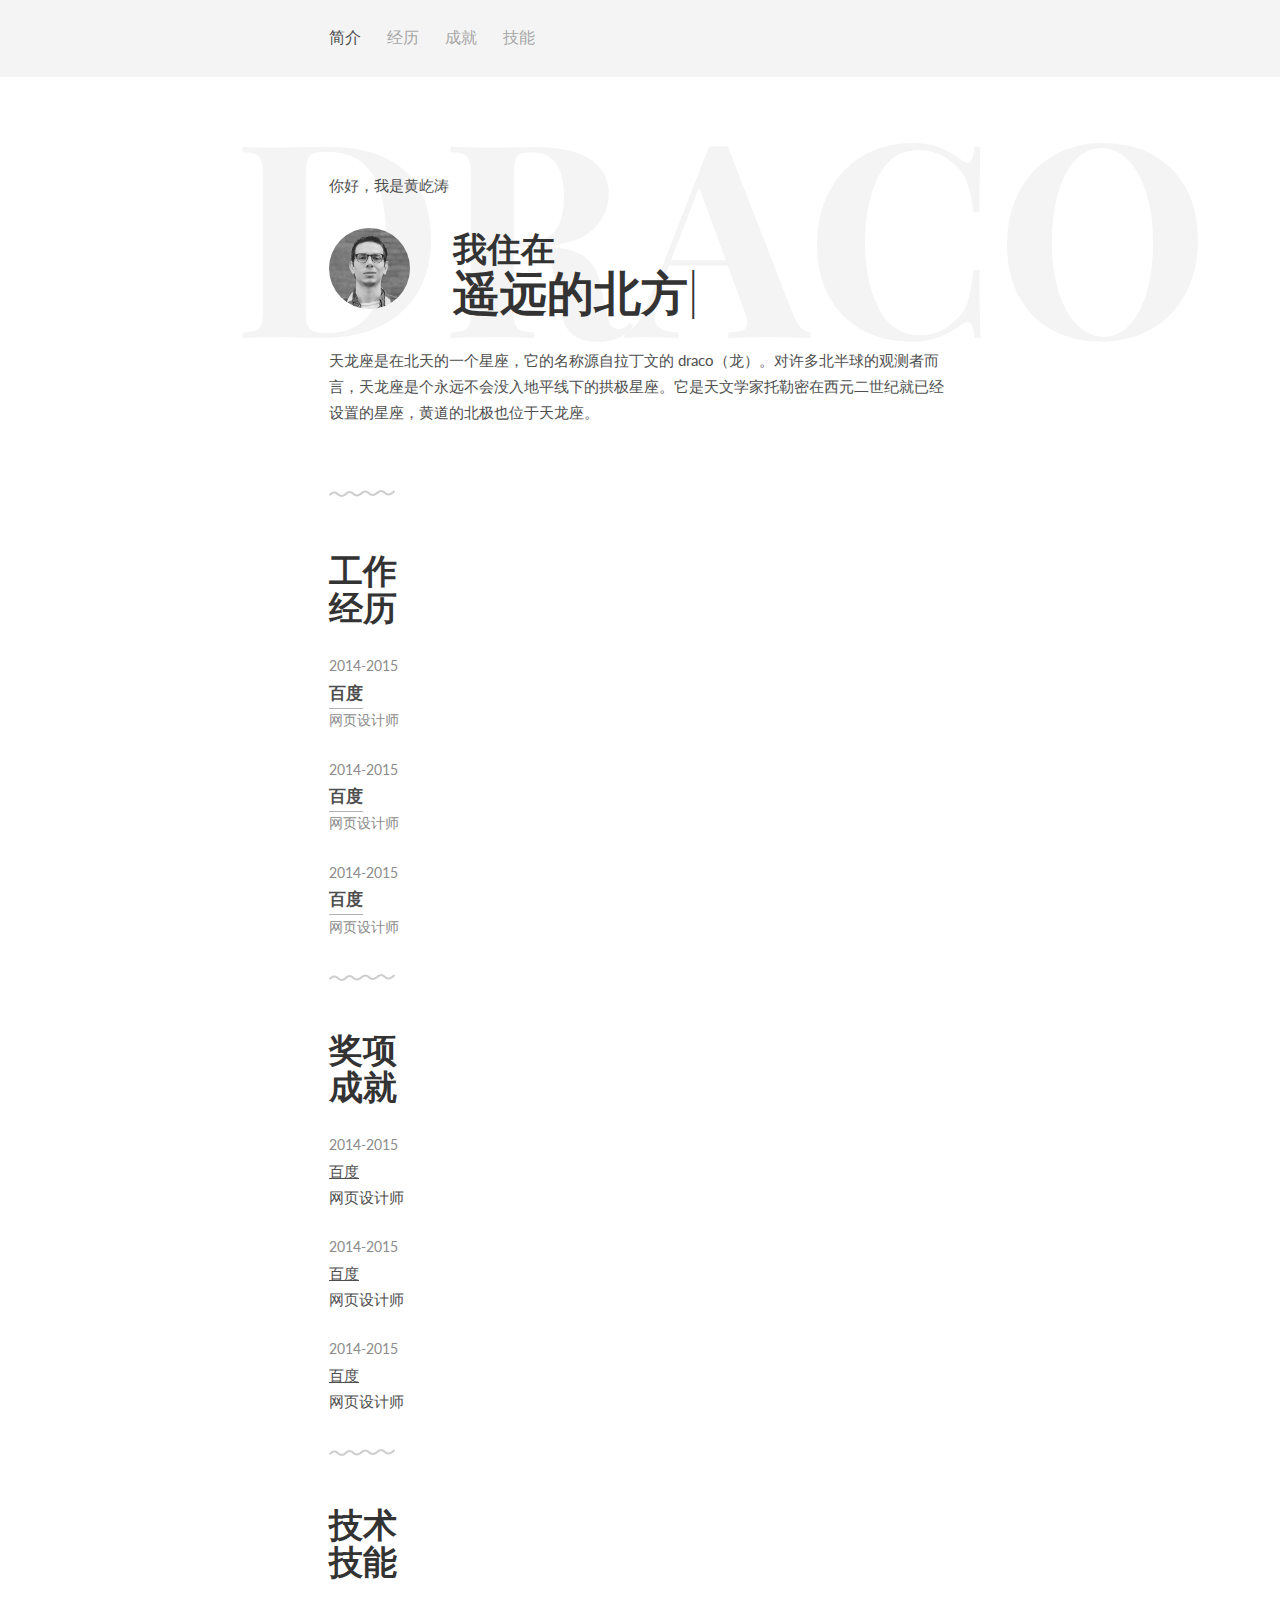
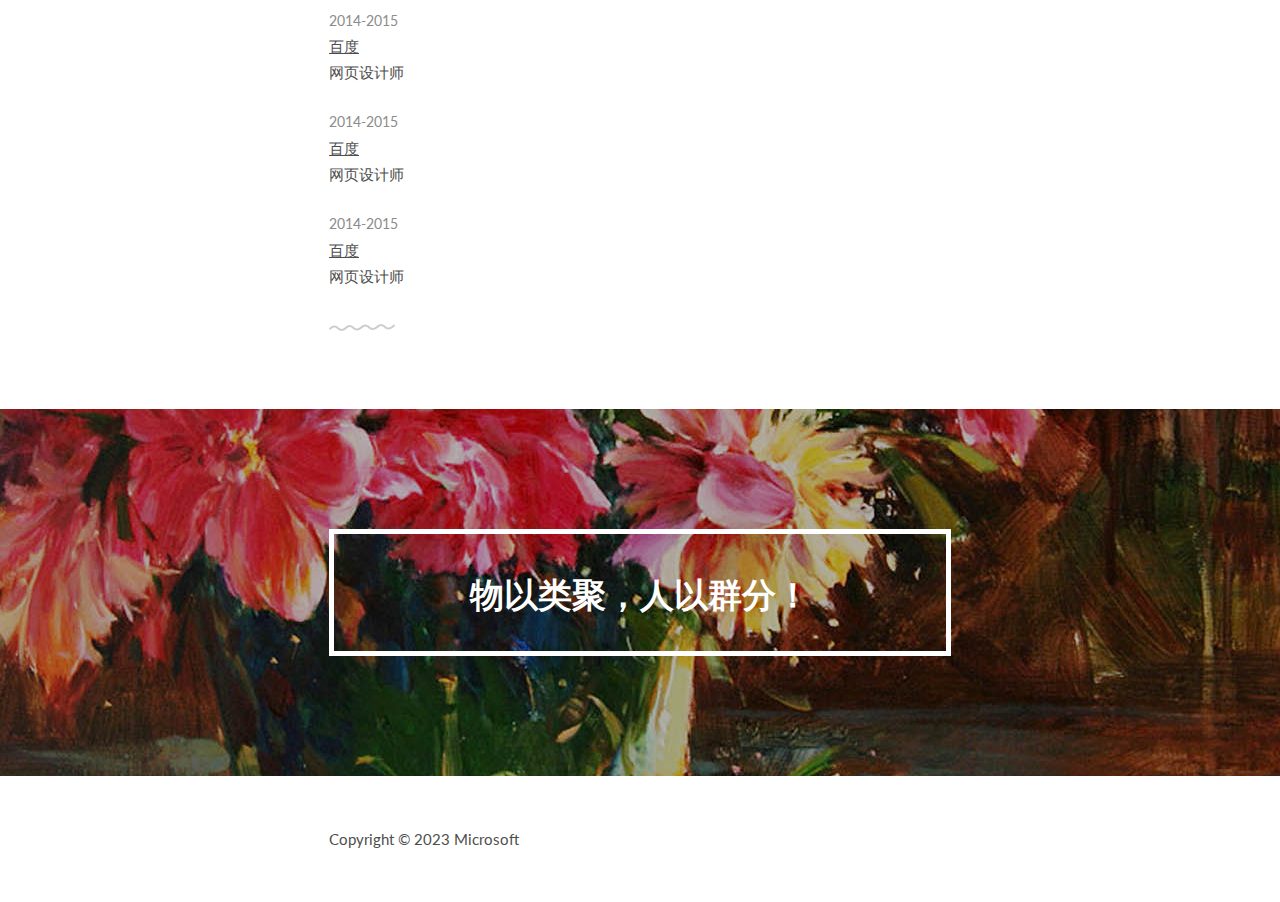
==== commit a408ccc2: "Update index.html" ====
--- a/index.html
+++ b/index.html
@@ -51,9 +51,7 @@
 			<div class="unit-80">
 				<h1>我住在<br><span id="typed"></span></h1>
 			</div>
-			<p>
-				天龙座是遥远北方天空中的一个星座。它的名字是拉丁语中的龙。对于北半球的许多观察者来说，天龙座是极地（也就是说，永不落下）。它是2世纪天文学家托勒密列出的48个星座之一。
-			</p>
+			<p>天龙座是在北天的一个星座，它的名称源自拉丁文的 draco（龙）。对许多北半球的观测者而言，天龙座是个永远不会没入地平线下的拱极星座。它是天文学家托勒密在西元二世纪就已经设置的星座，黄道的北极也位于天龙座。</p>
 		</div>
 	</div>
 </div>
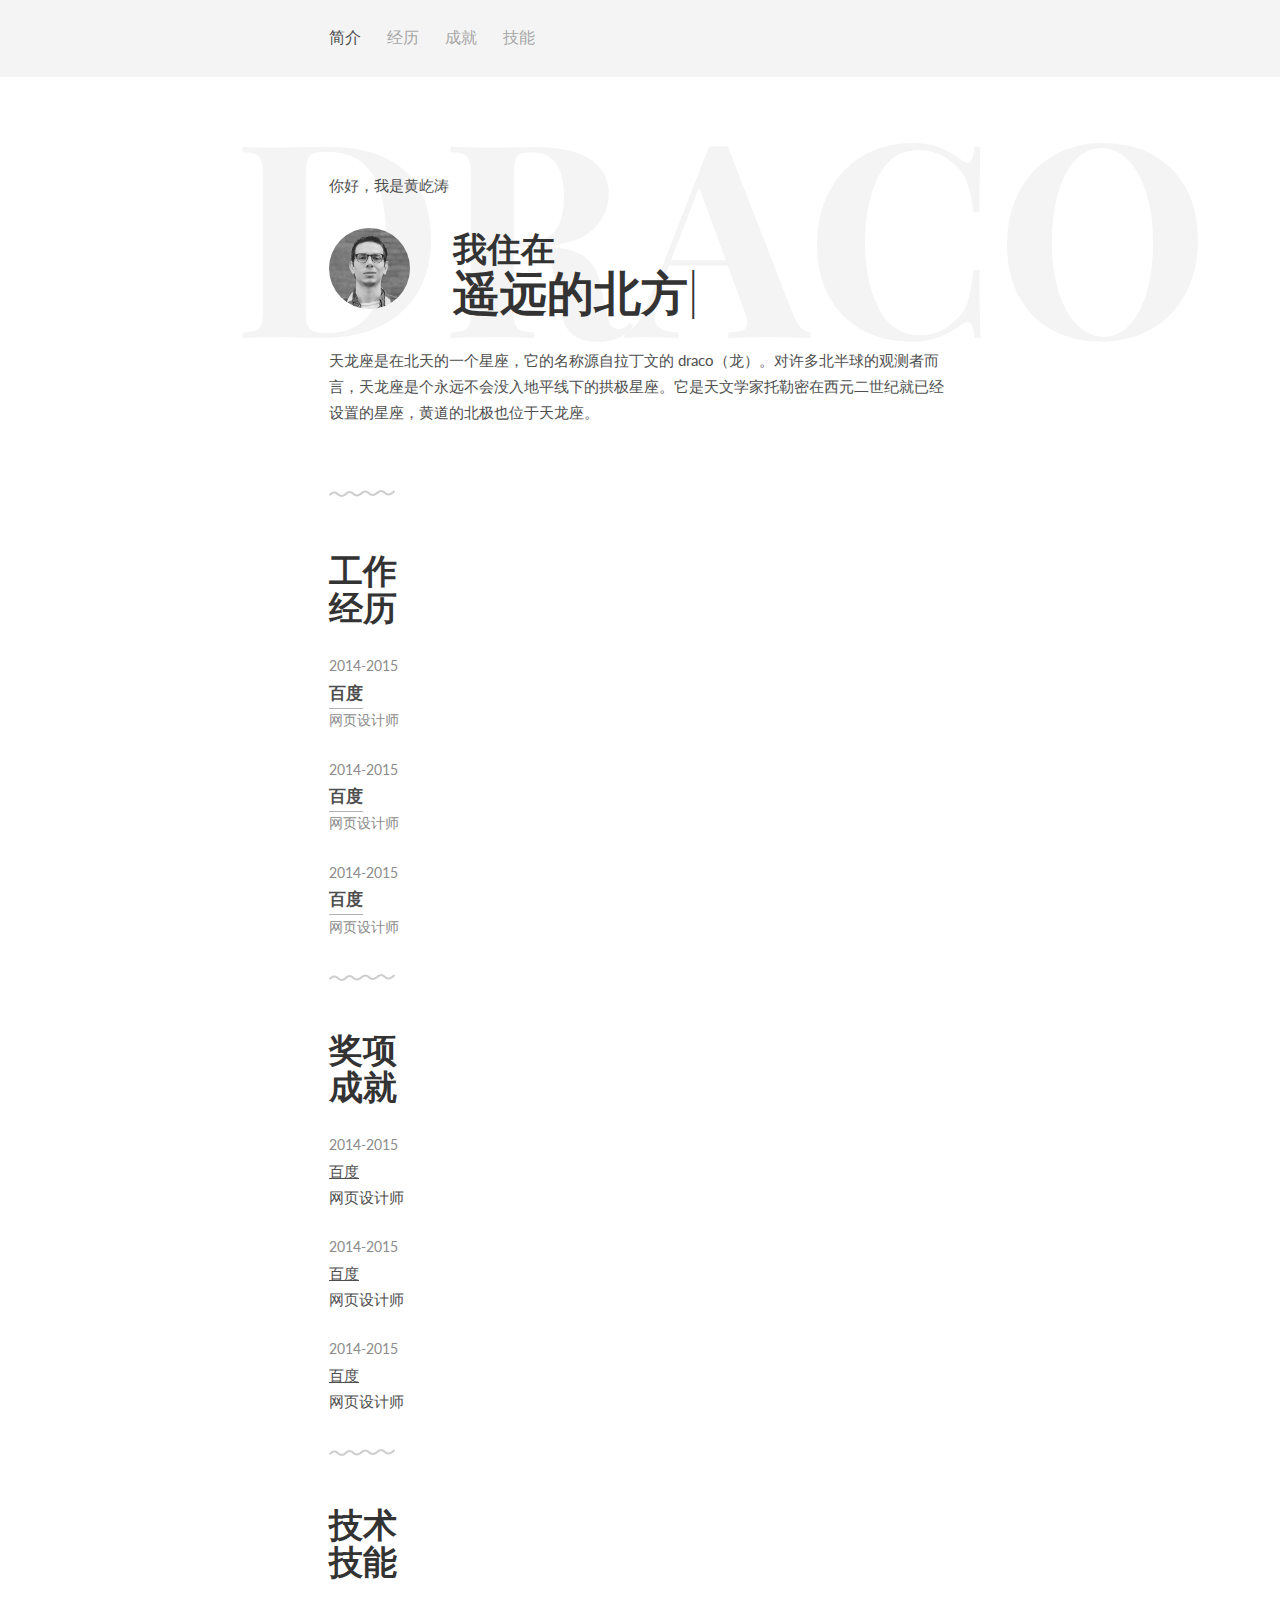
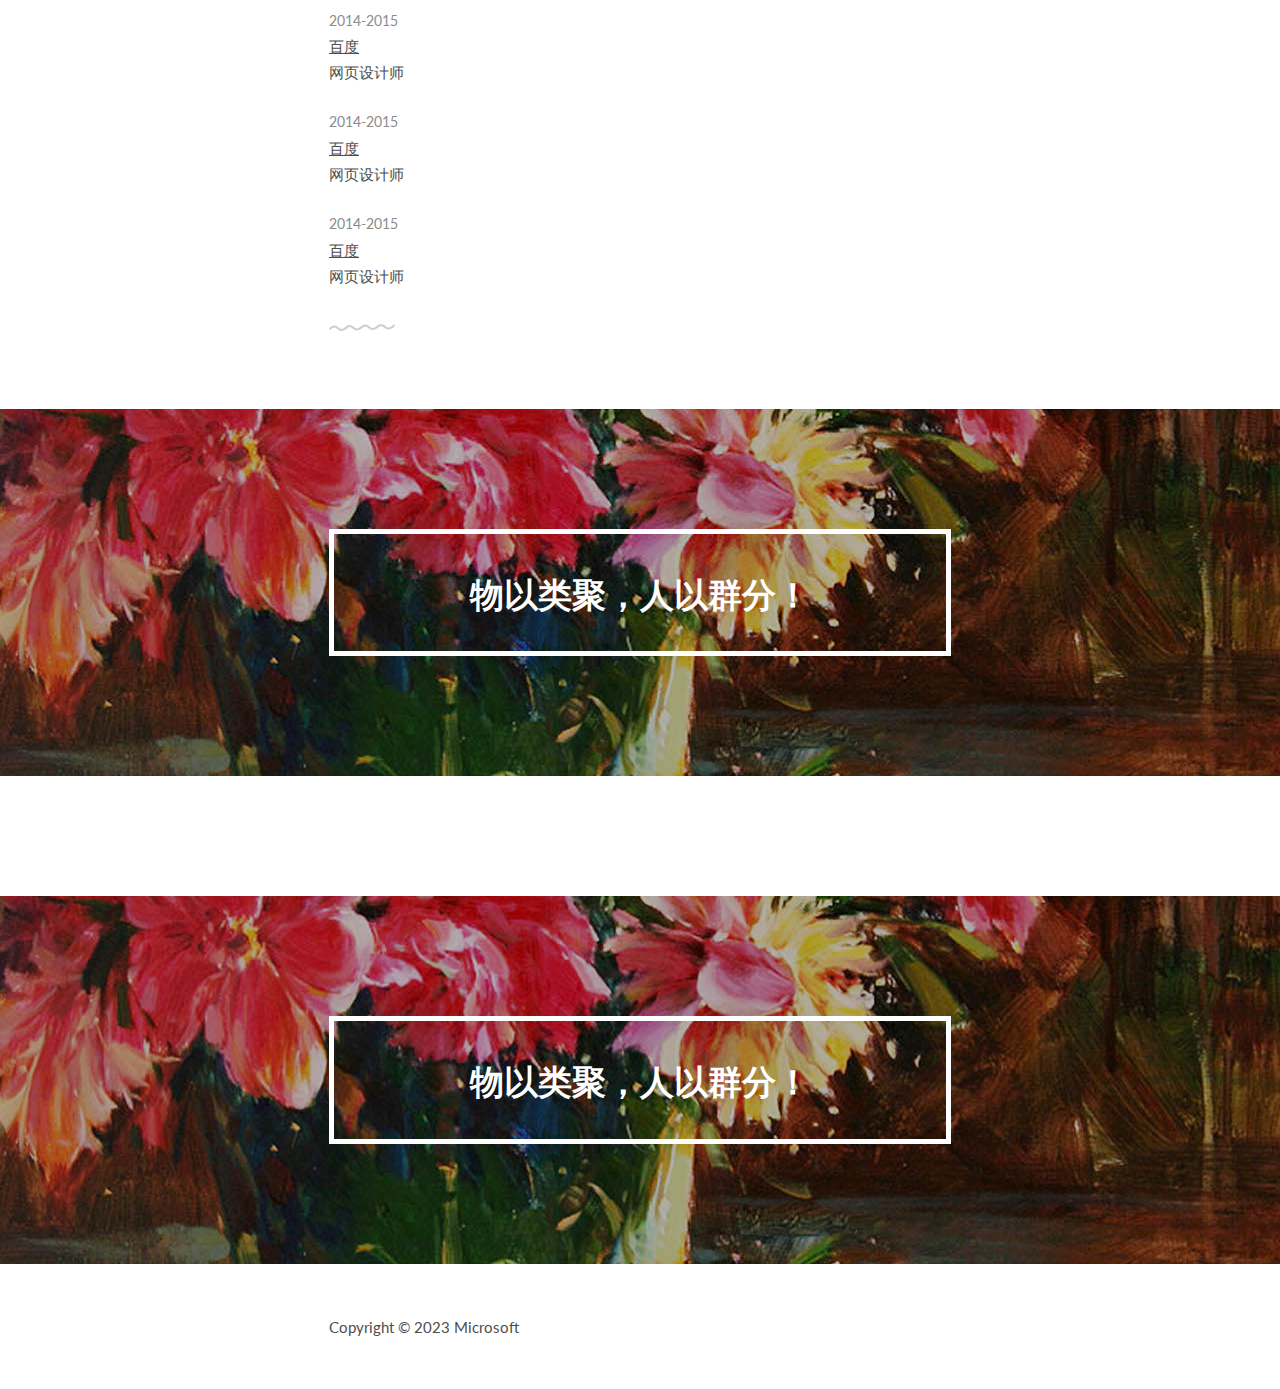
==== commit 5cbbefef: "Update index.html" ====
--- a/index.html
+++ b/index.html
@@ -127,7 +127,11 @@
 		<h1>物以类聚，人以群分！</h1>
 	</div>
 </div>
-
+<div class="quote">
+	<div class="container text-centered">
+		<h1>物以类聚，人以群分！</h1>
+	</div>
+</div>
 <footer>
 	<div class="container">
 		<div class="units-row">
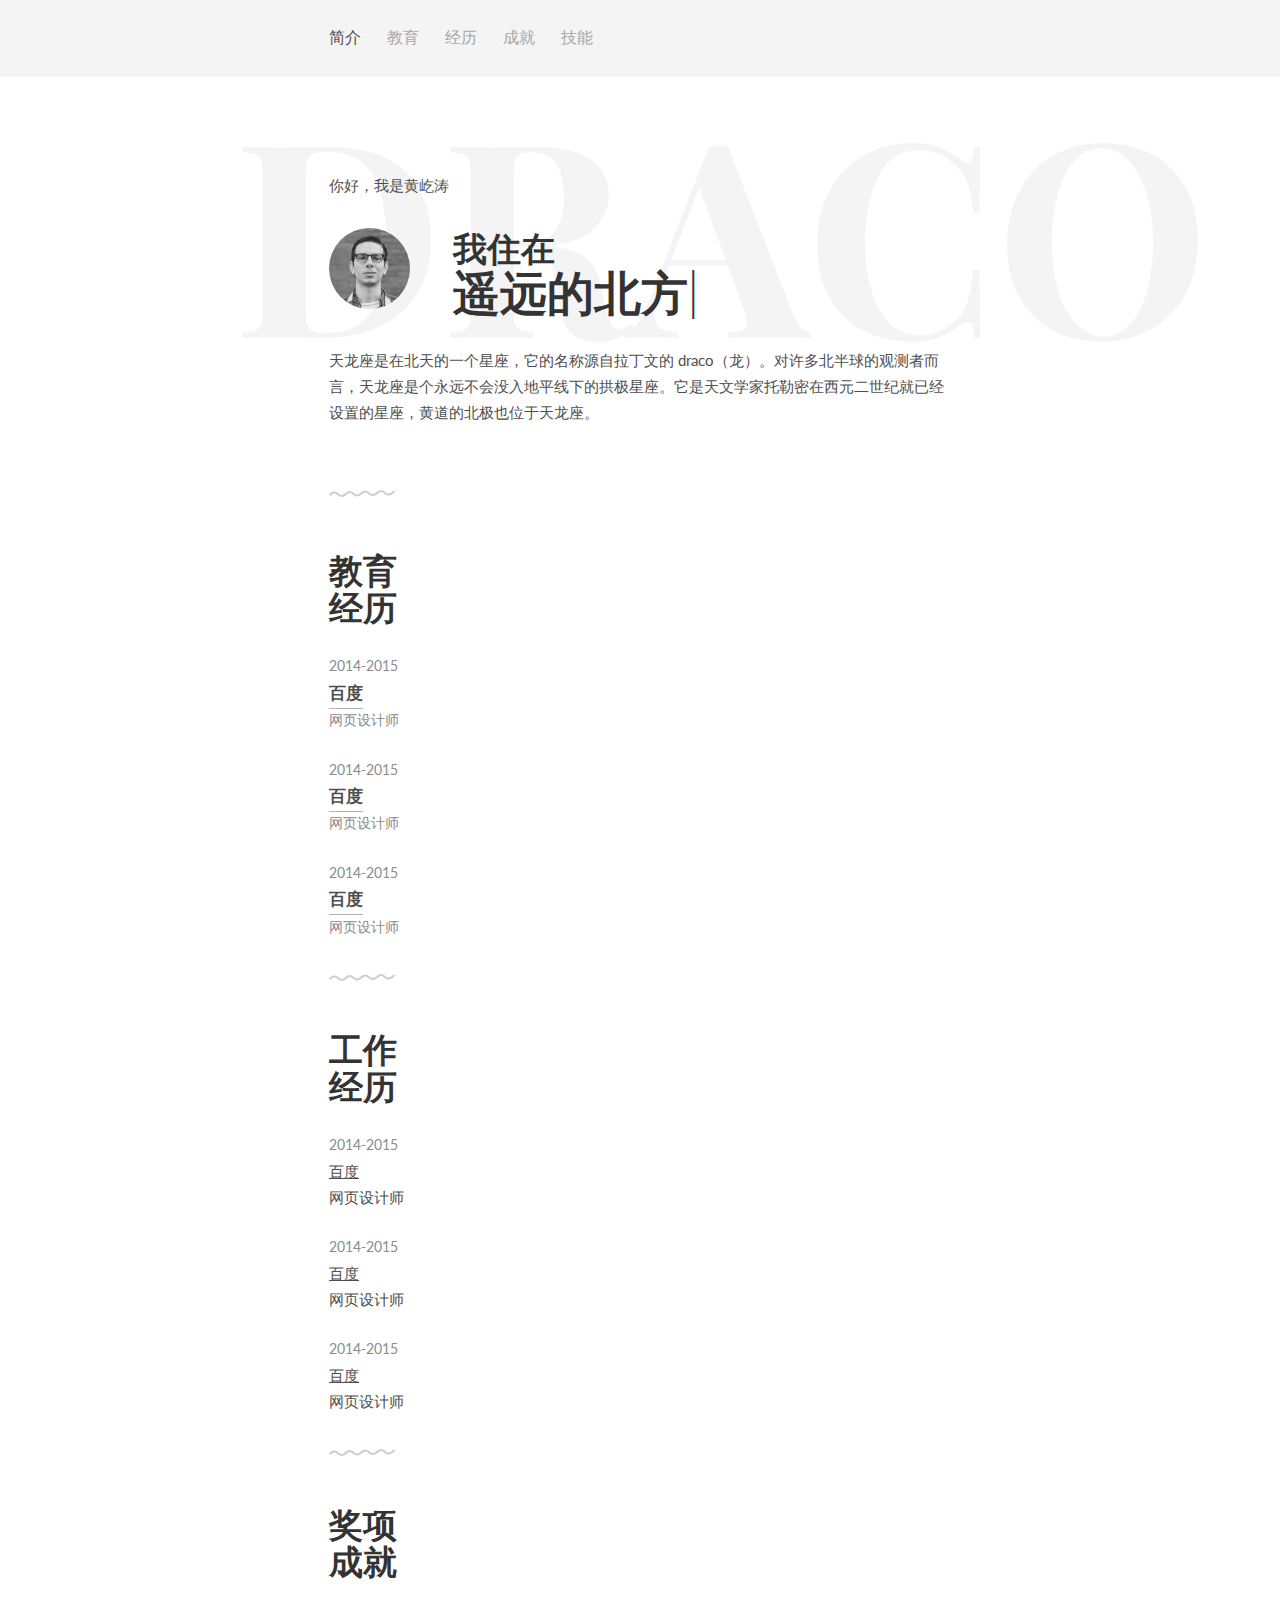
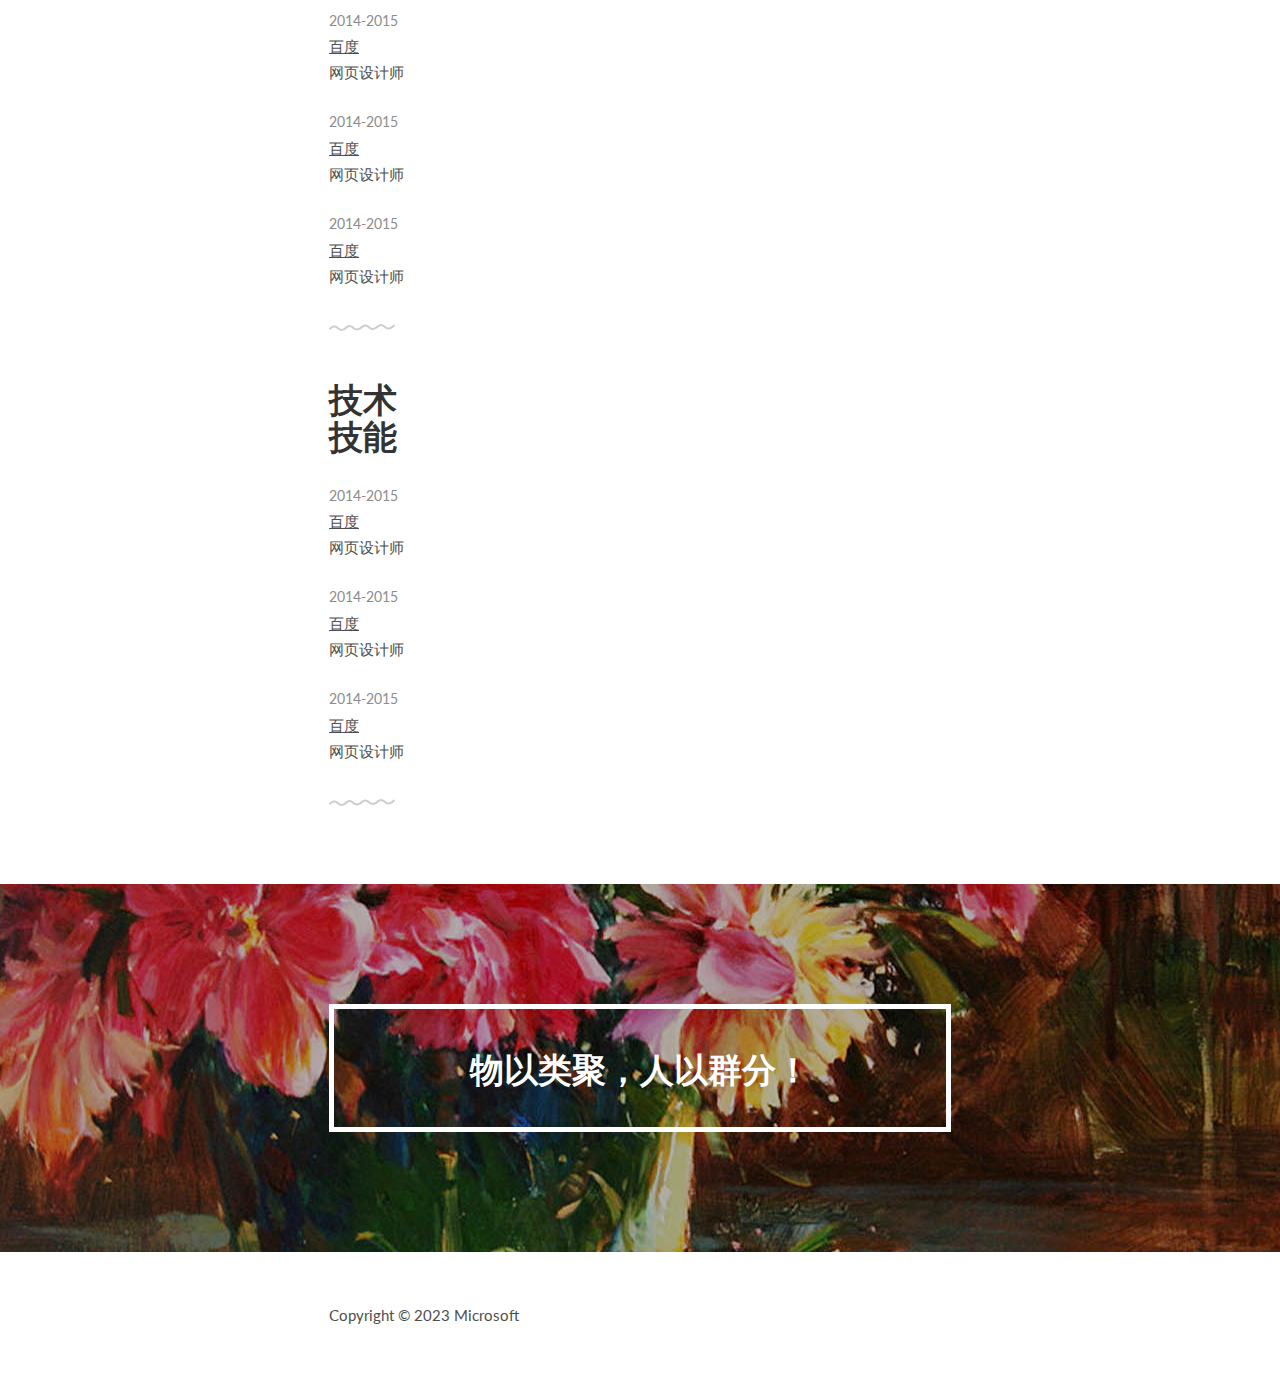
==== commit 5bb3cd39: "Update index.html" ====
--- a/index.html
+++ b/index.html
@@ -31,9 +31,10 @@
 			<nav id="navbar-1" class="navbar item-nav">
 				<ul>
 					<li class="active"><a href="#about">简介</a></li>
-					<li><a href="#experiences">经历</a></li>
-					<li><a href="#achievements">成就</a></li>
-					<li><a href="#skills">技能</a></li>
+					<li><a href="#experiences">教育</a></li>
+					<li><a href="#achievements">经历</a></li>
+					<li><a href="#skills">成就</a></li>
+					<li><a href="#jishu">技能</a></li>
 				</ul>
 			</nav>
 		</header>
@@ -59,7 +60,7 @@
 <!-- Work Experience -->
 <div class="work section second" id="experiences">
 	<div class="container">
-		<h1>工作<br>经历</h1>
+		<h1>教育<br>经历</h1>
 		<ul class="work-list">
 			<li>2014-2015</li>
 			<li><a href="https://www.baidu.com/">百度</a></li>
@@ -81,7 +82,7 @@
 <!-- Award & Achievements -->
 <div class="award section second" id="achievements">
 	<div class="container">
-		<h1>奖项<br>成就</h1>
+		<h1>工作<br>经历</h1>
 		<ul class="award-list list-flat">
 			<li>2014-2015</li>
 			<li><a href="https://www.baidu.com/">百度</a></li>
@@ -102,6 +103,26 @@
 <!-- Technical Skills -->
 <div class="skills section second" id="skills">
 	<div class="container">
+		<h1>奖项<br>成就</h1>
+		<ul class="skill-list list-flat">
+			<li>2014-2015</li>
+			<li><a href="https://www.baidu.com/">百度</a></li>
+			<li>网页设计师</li>
+		</ul>
+		<ul class="skill-list list-flat">
+			<li>2014-2015</li>
+			<li><a href="https://www.baidu.com/">百度</a></li>
+			<li>网页设计师</li>
+		</ul>
+		<ul class="skill-list list-flat">
+			<li>2014-2015</li>
+			<li><a href="https://www.baidu.com/">百度</a></li>
+			<li>网页设计师</li>
+		</ul>
+	</div>
+</div>
+<div class="skills section second" id="jishu">
+	<div class="container">
 		<h1>技术<br>技能</h1>
 		<ul class="skill-list list-flat">
 			<li>2014-2015</li>
@@ -121,12 +142,8 @@
 	</div>
 </div>
 
+
 <!-- Quote -->
-<div class="quote">
-	<div class="container text-centered">
-		<h1>物以类聚，人以群分！</h1>
-	</div>
-</div>
 <div class="quote">
 	<div class="container text-centered">
 		<h1>物以类聚，人以群分！</h1>
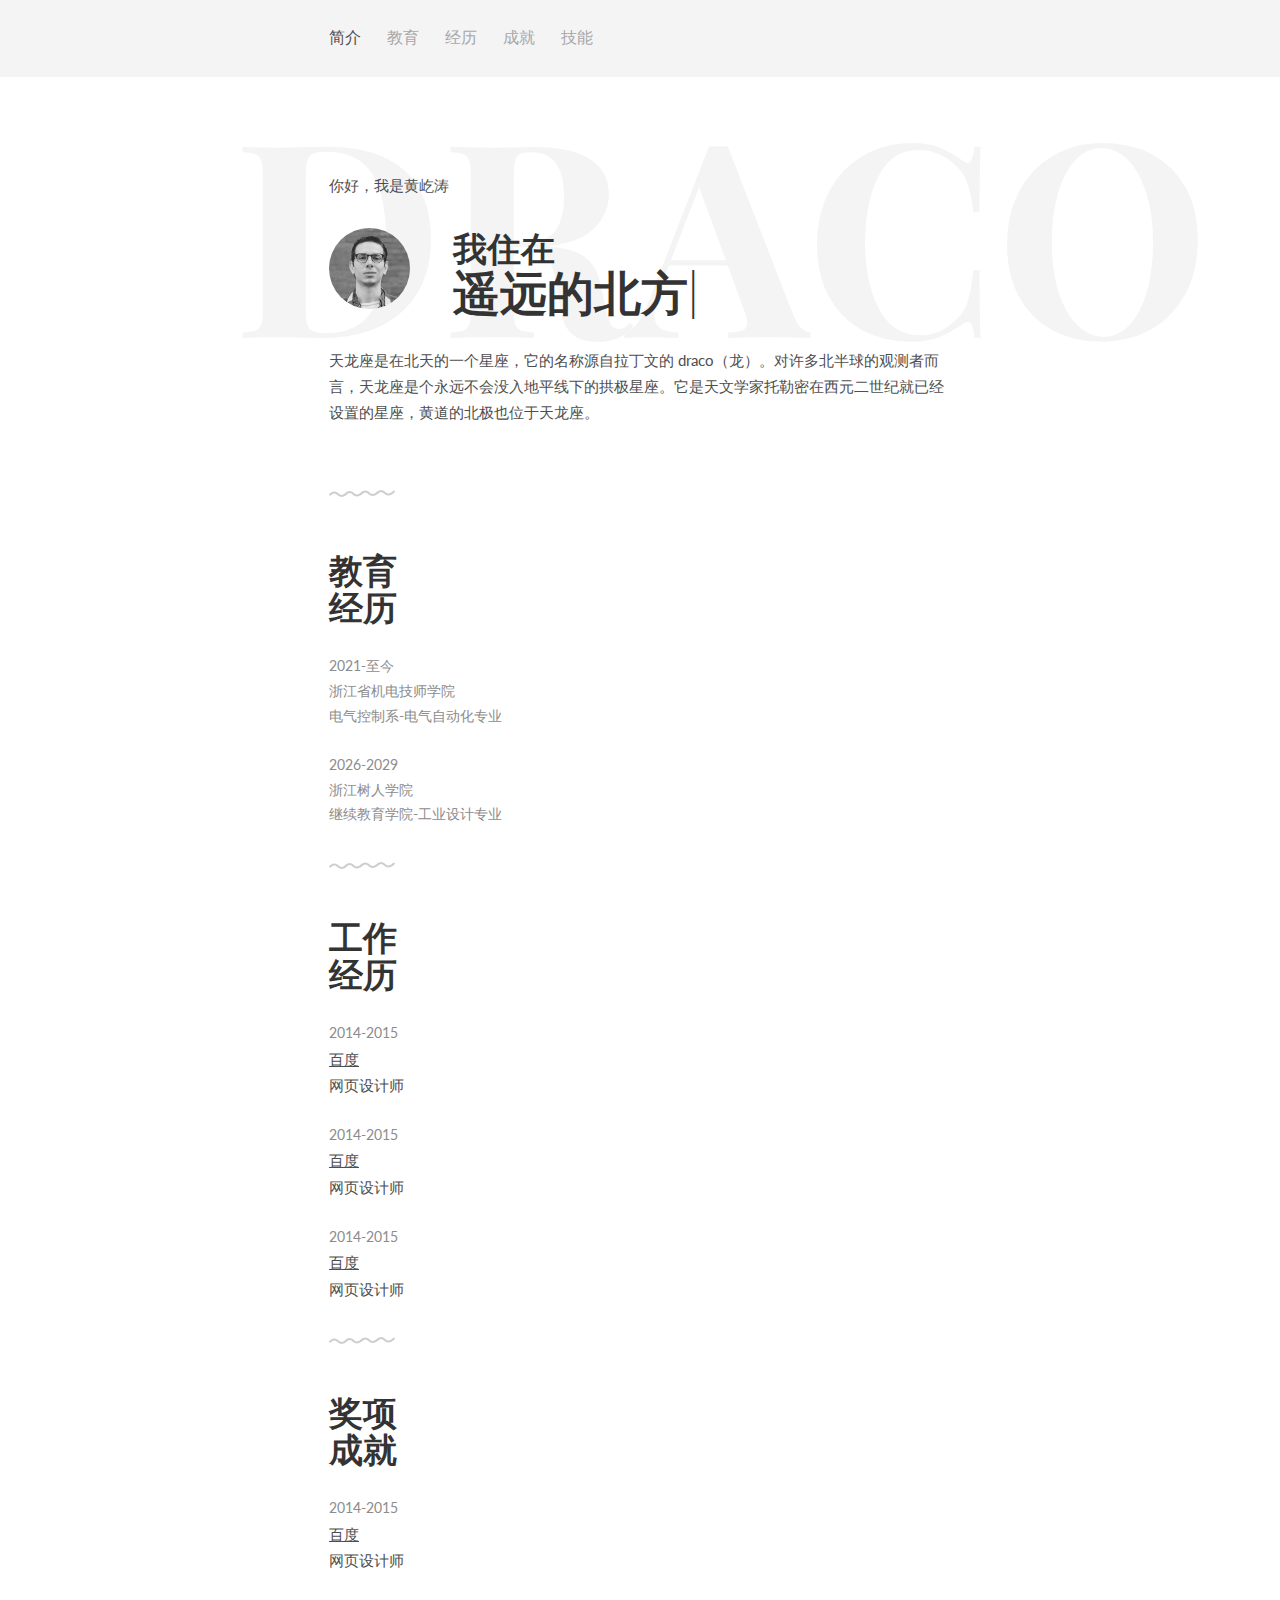
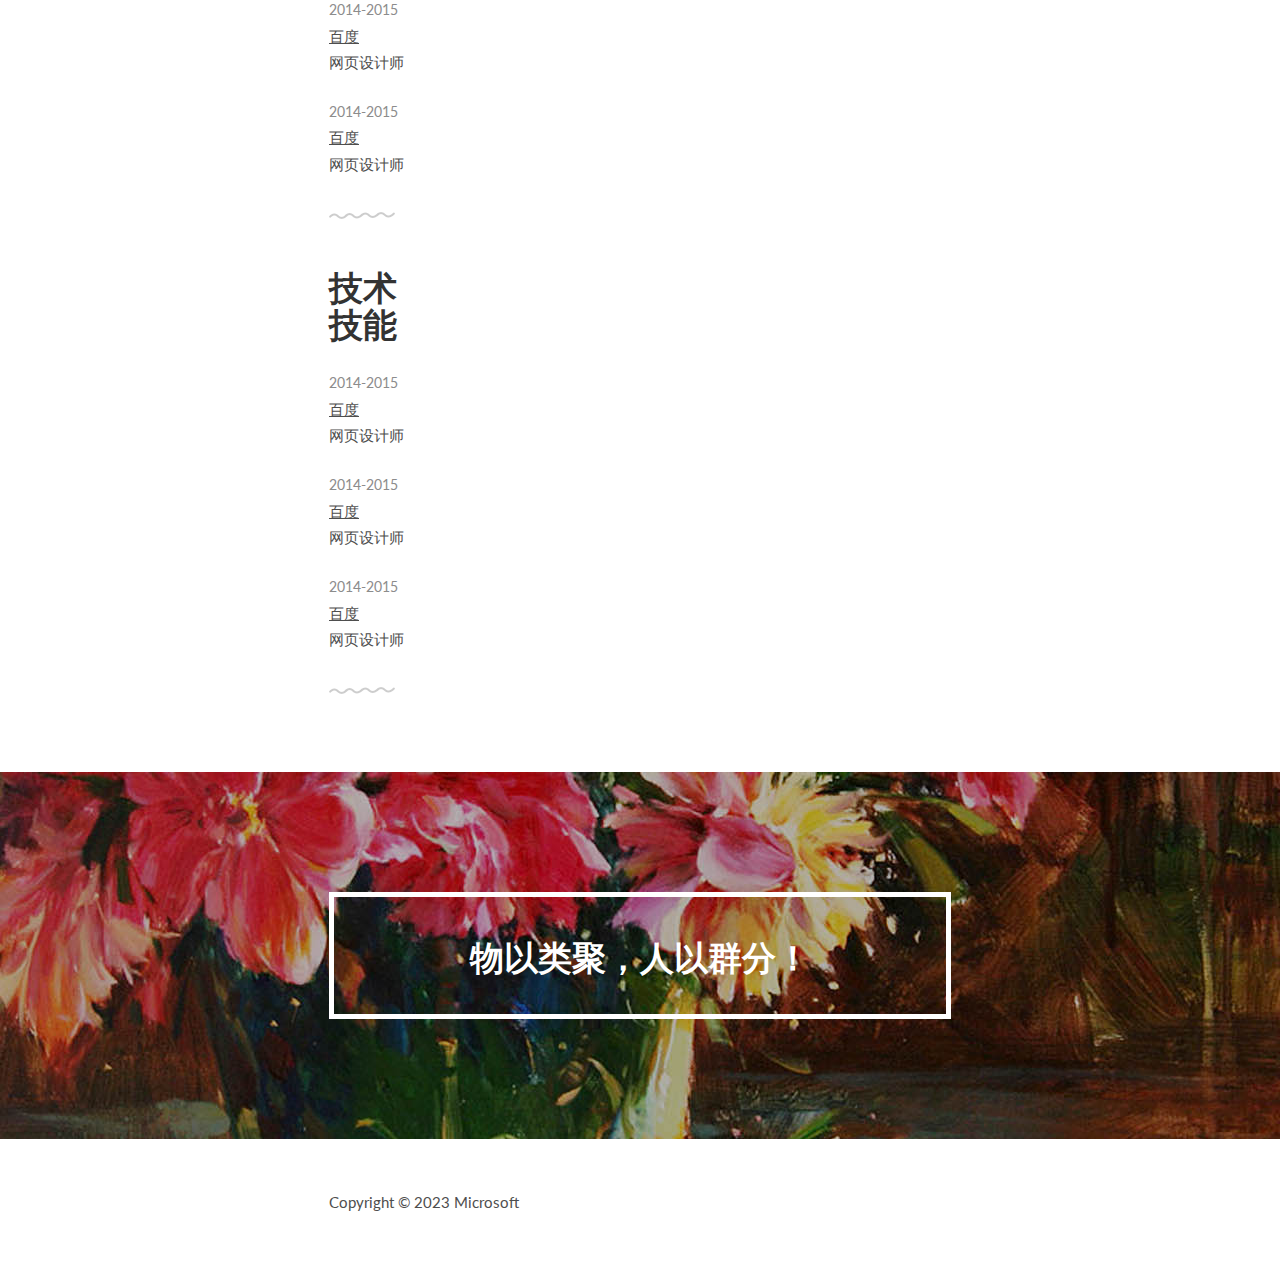
==== commit 313bf563: "Update index.html" ====
--- a/index.html
+++ b/index.html
@@ -62,19 +62,14 @@
 	<div class="container">
 		<h1>教育<br>经历</h1>
 		<ul class="work-list">
-			<li>2014-2015</li>
-			<li><a href="https://www.baidu.com/">百度</a></li>
-			<li>网页设计师</li>
+			<li>2021-至今</li>
+			<li>浙江省机电技师学院</li>
+			<li>电气控制系-电气自动化专业</li>
 		</ul>
 		<ul class="work-list">
-			<li>2014-2015</li>
-			<li><a href="https://www.baidu.com/">百度</a></li>
-			<li>网页设计师</li>
-		</ul>
-		<ul class="work-list">
-			<li>2014-2015</li>
-			<li><a href="https://www.baidu.com/">百度</a></li>
-			<li>网页设计师</li>
+			<li>2026-2029</li>
+			<li>浙江树人学院</li>
+			<li>继续教育学院-工业设计专业</li>
 		</ul>
 	</div>
 </div>
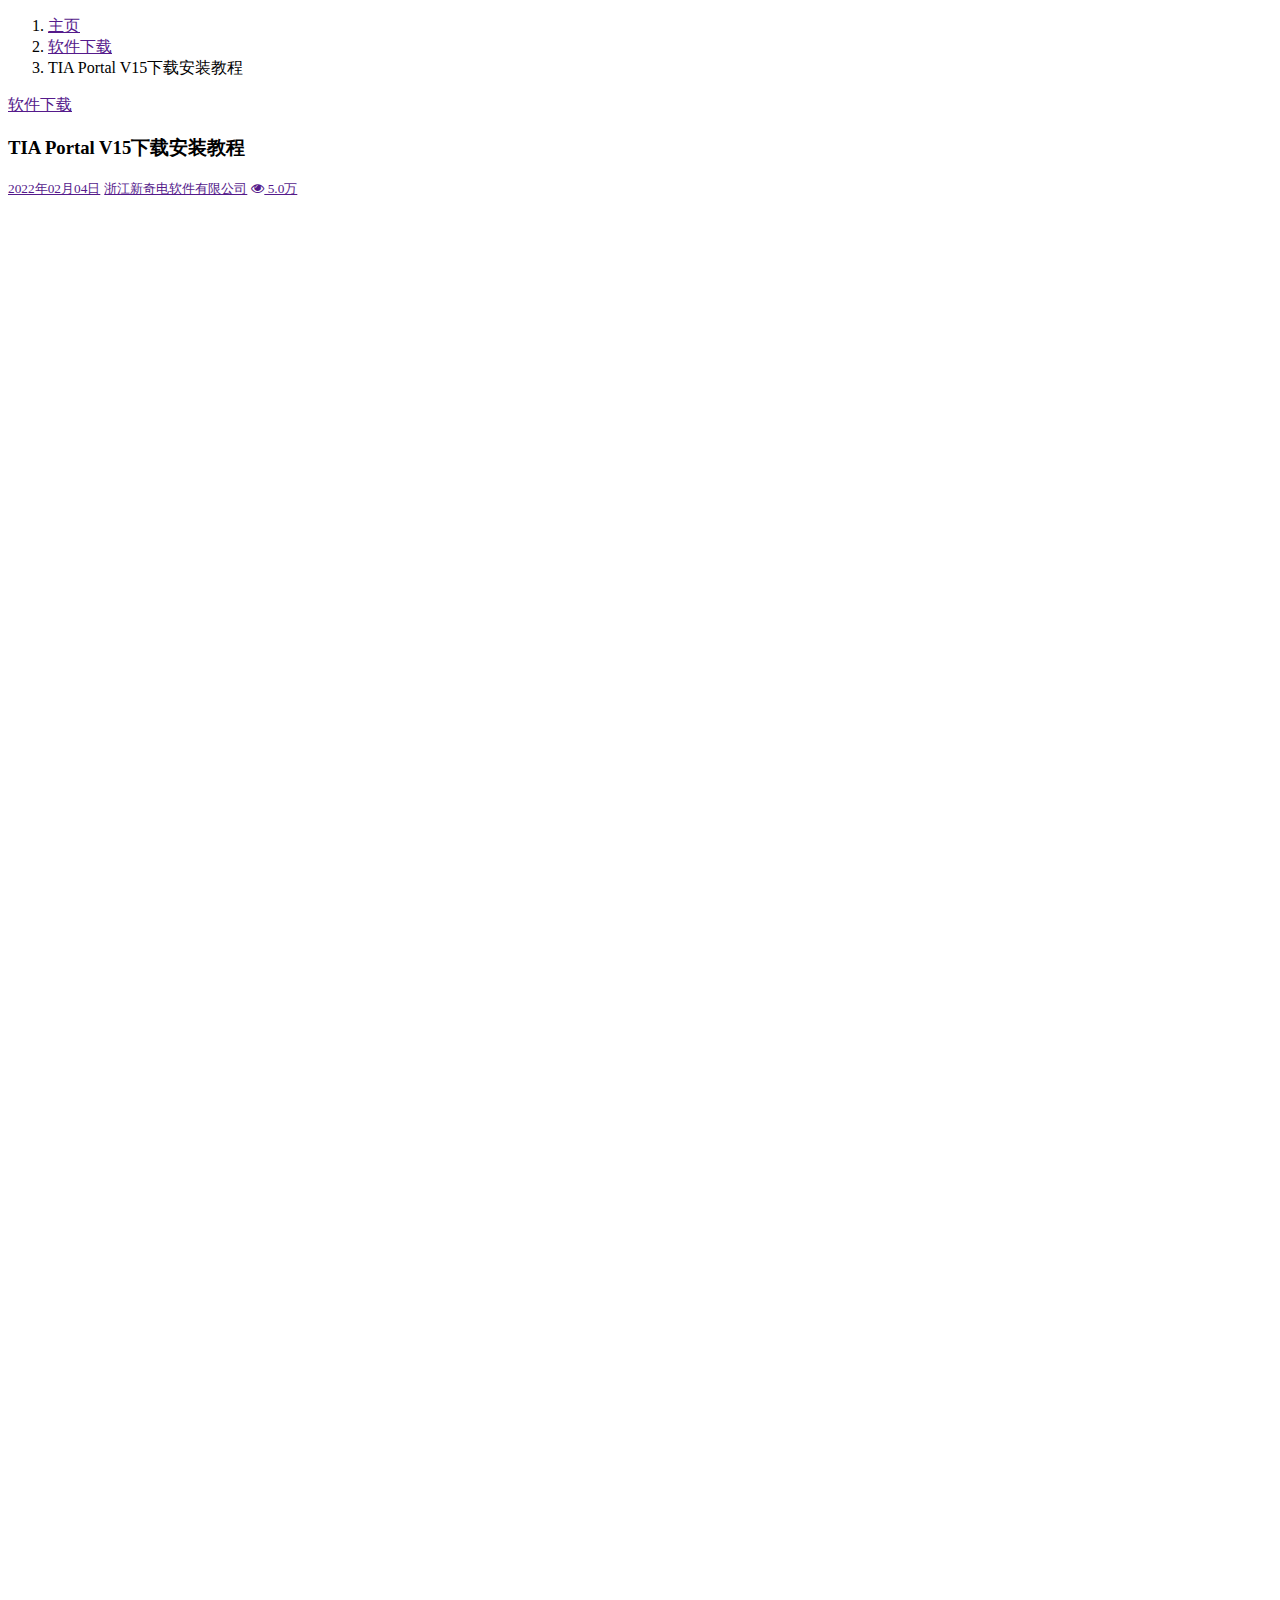
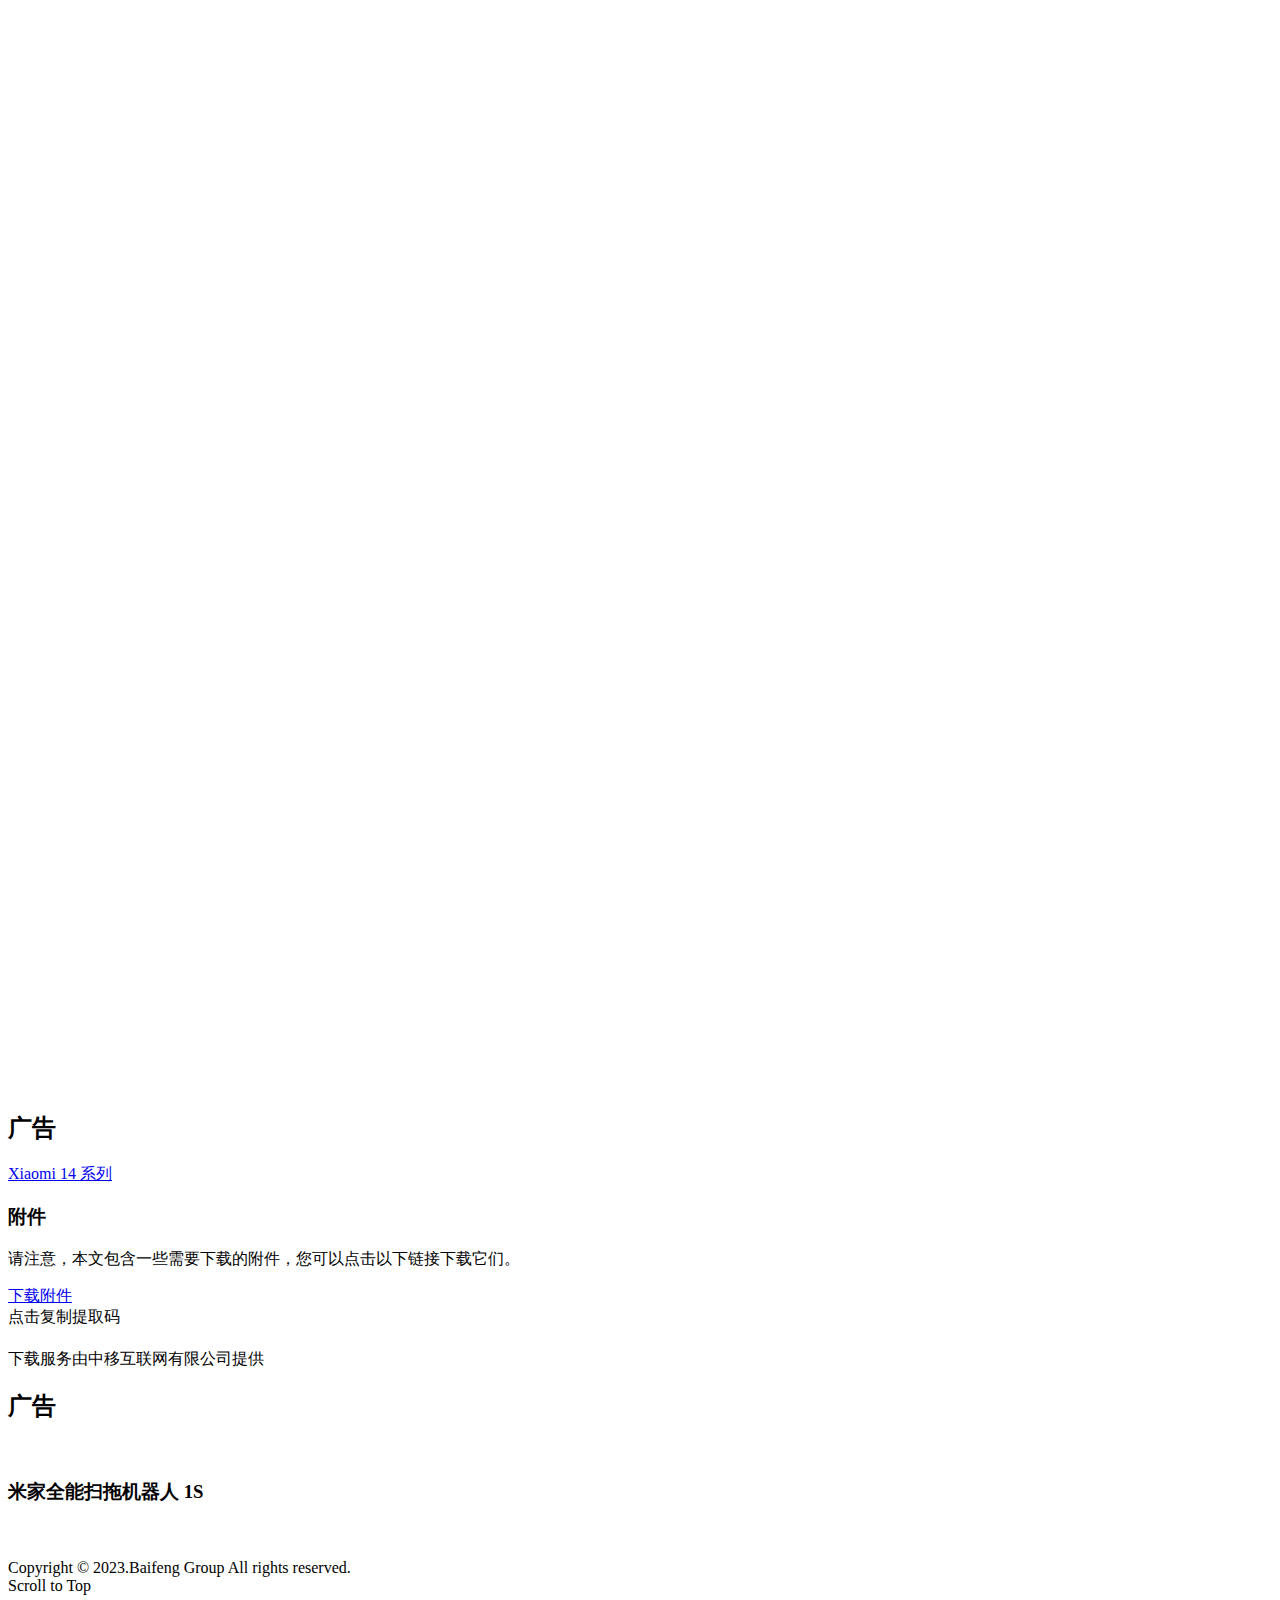
==== commit 893d86ba: "Add files via upload" ====
--- a/index.html
+++ b/index.html
@@ -1,170 +1,194 @@
-<!DOCTYPE html>
-<html>
-<head>
-<title>黄屹涛的简历</title>
-<meta charset="utf-8" />
-<meta name="viewport" content="width=device-width, initial-scale=1">
-<meta name="description" content="Draco is free PSD &amp; HTML template by @afnizarnur">
-<meta name="author" content="">
-<meta name="viewport" content="width=device-width, initial-scale=1" />
-<link rel="stylesheet" href="css/kube.min.css" />
-<link rel="stylesheet" href="css/font-awesome.min.css" />
-<link rel="stylesheet" href="css/custom.min.css" />
-<link rel="shortcut icon" href="img/favicon.png" />
-<link href='https://fonts.googleapis.com/css?family=Playfair+Display+SC:700' rel='stylesheet' type='text/css'>
-<link href='https://fonts.googleapis.com/css?family=Lato:400,700' rel='stylesheet' type='text/css'>
-<style>
-	.intro h1:before {
-		/* Edit this with your name or anything else */
-		content: 'DRACO';
-	}
-</style>
-</head>
-<body>
-<!-- Navigation -->
-<div class="main-nav">
-	<div class="container">
-		<header class="group top-nav">
-			<div class="navigation-toggle" data-tools="navigation-toggle" data-target="#navbar-1">
-				<span class="logo">DRACO</span>
-			</div>
-			<nav id="navbar-1" class="navbar item-nav">
-				<ul>
-					<li class="active"><a href="#about">简介</a></li>
-					<li><a href="#experiences">教育</a></li>
-					<li><a href="#achievements">经历</a></li>
-					<li><a href="#skills">成就</a></li>
-					<li><a href="#jishu">技能</a></li>
-				</ul>
-			</nav>
-		</header>
-	</div>
-</div>
-
-<!-- Introduction -->
-<div class="intro section" id="about">
-	<div class="container">
-		<p>你好，我是黄屹涛</p>
-		<div class="units-row units-split wrap">
-			<div class="unit-20">
-				<img src="img/ava.jpg" alt="Avatar">
-			</div>
-			<div class="unit-80">
-				<h1>我住在<br><span id="typed"></span></h1>
-			</div>
-			<p>天龙座是在北天的一个星座，它的名称源自拉丁文的 draco（龙）。对许多北半球的观测者而言，天龙座是个永远不会没入地平线下的拱极星座。它是天文学家托勒密在西元二世纪就已经设置的星座，黄道的北极也位于天龙座。</p>
-		</div>
-	</div>
-</div>
-
-<!-- Work Experience -->
-<div class="work section second" id="experiences">
-	<div class="container">
-		<h1>教育<br>经历</h1>
-		<ul class="work-list">
-			<li>2021-至今</li>
-			<li>浙江省机电技师学院</li>
-			<li>电气控制系-电气自动化专业</li>
-		</ul>
-		<ul class="work-list">
-			<li>2026-2029</li>
-			<li>浙江树人学院</li>
-			<li>继续教育学院-工业设计专业</li>
-		</ul>
-	</div>
-</div>
-
-<!-- Award & Achievements -->
-<div class="award section second" id="achievements">
-	<div class="container">
-		<h1>工作<br>经历</h1>
-		<ul class="award-list list-flat">
-			<li>2014-2015</li>
-			<li><a href="https://www.baidu.com/">百度</a></li>
-			<li>网页设计师</li>
-		</ul>
-		<ul class="award-list list-flat">
-			<li>2014-2015</li>
-			<li><a href="https://www.baidu.com/">百度</a></li>
-			<li>网页设计师</li>
-		</ul>
-		<ul class="award-list list-flat">
-			<li>2014-2015</li>
-			<li><a href="https://www.baidu.com/">百度</a></li>
-			<li>网页设计师</li>
-		</ul>
-	</div>
-</div>
-<!-- Technical Skills -->
-<div class="skills section second" id="skills">
-	<div class="container">
-		<h1>奖项<br>成就</h1>
-		<ul class="skill-list list-flat">
-			<li>2014-2015</li>
-			<li><a href="https://www.baidu.com/">百度</a></li>
-			<li>网页设计师</li>
-		</ul>
-		<ul class="skill-list list-flat">
-			<li>2014-2015</li>
-			<li><a href="https://www.baidu.com/">百度</a></li>
-			<li>网页设计师</li>
-		</ul>
-		<ul class="skill-list list-flat">
-			<li>2014-2015</li>
-			<li><a href="https://www.baidu.com/">百度</a></li>
-			<li>网页设计师</li>
-		</ul>
-	</div>
-</div>
-<div class="skills section second" id="jishu">
-	<div class="container">
-		<h1>技术<br>技能</h1>
-		<ul class="skill-list list-flat">
-			<li>2014-2015</li>
-			<li><a href="https://www.baidu.com/">百度</a></li>
-			<li>网页设计师</li>
-		</ul>
-		<ul class="skill-list list-flat">
-			<li>2014-2015</li>
-			<li><a href="https://www.baidu.com/">百度</a></li>
-			<li>网页设计师</li>
-		</ul>
-		<ul class="skill-list list-flat">
-			<li>2014-2015</li>
-			<li><a href="https://www.baidu.com/">百度</a></li>
-			<li>网页设计师</li>
-		</ul>
-	</div>
-</div>
-
-
-<!-- Quote -->
-<div class="quote">
-	<div class="container text-centered">
-		<h1>物以类聚，人以群分！</h1>
-	</div>
-</div>
-<footer>
-	<div class="container">
-		<div class="units-row">
-			<div class="unit-50">
-				<p>Copyright © 2023 Microsoft</p>
-			</div>
-		</div>
-	</div>
-</footer>
-
-<!-- Javascript -->
-<script src="js/jquery.min.js"></script>
-<script src="js/typed.min.js"></script>
-<script src="js/kube.min.js"></script>
-<script src="js/site.js"></script>
-<script>
-	function newTyped(){}$(function(){$("#typed").typed({
-	// Change to edit type effect
-	strings: ["遥远的北方天空", "你的银河系", "到处"],
-
-	typeSpeed:90,backDelay:700,contentType:"html",loop:!0,resetCallback:function(){newTyped()}}),$(".reset").click(function(){$("#typed").typed("reset")})});
-</script>
-</body>
-</html>
+<!DOCTYPE html>
+<html lang="en">
+
+<!-- Basic -->
+<meta charset="utf-8">
+<meta http-equiv="X-UA-Compatible" content="IE=edge">
+
+<!-- Mobile Metas -->
+<meta name="viewport" content="width=device-width, initial-scale=1, shrink-to-fit=no">
+
+<!-- Site Metas -->
+<title>佰丰集团 - TIA Portal V15下载安装教程</title>
+<meta name="keywords" content="">
+<meta name="description" content="">
+<meta name="author" content="">
+
+<!-- Site Icons -->
+<link rel="shortcut icon" href="images/favicon.ico" type="image/x-icon" />
+<link rel="apple-touch-icon" href="images/apple-touch-icon.png">
+
+<!-- Design fonts -->
+<link href="https://fonts.googleapis.com/css?family=Roboto+Slab:400,700" rel="stylesheet">
+
+<!-- Bootstrap core CSS -->
+<link href="css/bootstrap.css" rel="stylesheet">
+
+<!-- FontAwesome Icons core CSS -->
+<link href="css/font-awesome.min.css" rel="stylesheet">
+
+<!-- Custom styles for this template -->
+<link href="style.css" rel="stylesheet">
+
+<!-- Animate styles for this template -->
+<link href="css/animate.css" rel="stylesheet">
+
+<!-- Responsive styles for this template -->
+<link href="css/responsive.css" rel="stylesheet">
+
+<!-- Colors for this template -->
+<link href="css/colors.css" rel="stylesheet">
+
+<!-- Version Marketing CSS for this template -->
+<link href="css/version/marketing.css" rel="stylesheet">
+
+<!--[if lt IE 9]>
+      <script src="https://oss.maxcdn.com/libs/html5shiv/3.7.0/html5shiv.js"></script>
+      <script src="https://oss.maxcdn.com/libs/respond.js/1.4.2/respond.min.js"></script>
+    <![endif]-->
+
+<style>
+    .pdf-embed {
+        width: 100%;
+        height: auto;
+    }
+</style>
+</head>
+
+<body>
+
+    <div id="wrapper">
+
+
+        <section class="section lb m3rem">
+            <div class="container">
+                <div class="row">
+                    <div class="col-lg-8 col-md-12 col-sm-12 col-xs-12">
+                        <div class="page-wrapper">
+                            <div class="blog-title-area">
+                                <ol class="breadcrumb hidden-xs-down">
+                                    <li class="breadcrumb-item"><a href="">主页</a></li>
+                                    <li class="breadcrumb-item"><a href="">软件下载</a></li>
+                                    <li class="breadcrumb-item active">TIA Portal V15下载安装教程</li>
+                                </ol>
+
+                                <span class="color-yellow"><a href="" title="">软件下载</a></span>
+
+                                <h3>TIA Portal V15下载安装教程</h3>
+
+                                <div class="blog-meta big-meta">
+                                    <small><a href="" title="">2022年02月04日</a></small>
+                                    <small><a href="" title="">浙江新奇电软件有限公司</a></small>
+                                    <small><a href="" title=""><i class="fa fa-eye"></i> 5.0万</a></small>
+                                </div><!-- end meta -->
+
+                            </div><!-- end title -->
+
+
+
+                            <div class="blog-content">
+                                <div class="pp">
+                                    <div class="pdf-embed">
+                                        <embed src="file:///C:\Users\Hyt20\Desktop\TIA安装说明_20220204.pdf"
+                                            type="application/pdf" width="100%" height="4090px">
+                                    </div>
+                                </div><!-- end pp -->
+                            </div><!-- end content -->
+
+
+
+                            <div class="row">
+                                <div class="col-lg-12">
+                                    <div class="banner-spot clearfix">
+                                        <h2 class="widget-title">广告</h2>
+                                        <div class="banner-img">
+                                            <a href="https://www.mi.com/shop/buy?product_id=10050053"><img
+                                                    src="https://cdn.cnbj1.fds.api.mi-img.com/mi-mall/d7bdca7905b42672e5baf431a021afbe.png?thumb=1&w=1839&h=690&f=webp&q=90"
+                                                    alt="" class="img-fluid">Xiaomi 14 系列</a>
+                                        </div><!-- end banner-img -->
+                                    </div><!-- end banner -->
+                                </div><!-- end col -->
+                            </div><!-- end row -->
+                        </div><!-- end page-wrapper -->
+                    </div><!-- end col -->
+
+                    <div class="col-lg-4 col-md-12 col-sm-12 col-xs-12">
+                        <div class="sidebar">
+                            <div class="widget-no-style">
+                                <div class="newsletter-widget text-center align-self-center">
+                                    <h3>附件</h3>
+                                    <p>请注意，本文包含一些需要下载的附件，您可以点击以下链接下载它们。</p>
+                                    <a href="https://caiyun.139.com/w/i/1D5C3NMHjIYkv" target="_blank"
+                                        class="btn btn-default btn-block">下载附件</a>
+                                    <script src="https://cdn.bootcss.com/clipboard.js/1.7.1/clipboard.min.js"></script>
+                                    <script src="https://code.jquery.com/jquery-3.3.1.min.js"></script>
+                                    <div><a class="btn btn-default btn-block"><span id="btn" data-clipboard-text="wQQZ">点击复制提取码</span></a></div>
+                                    <script>
+                                        var btn = document.getElementById('btn');
+                                        var clipboard = new Clipboard(btn);
+                                        clipboard.on('success', function (e) {
+                                            $('#show').slideDown().delay(1500).slideUp(300);
+                                            console.log(e);
+                                        });
+                                    </script>
+                                    <h1></h1>
+                                    <p>下载服务由中移互联网有限公司提供</p>
+                                </div><!-- end newsletter -->
+                            </div>
+
+                            <div id="" class="widget">
+                                <h2 class="widget-title">广告</h2>
+                                <div class="banner-spot clearfix">
+                                    <div class="banner-img">
+                                        <a href="https://www.mi.com/shop/buy/detail?product_id=16552"><img
+                                                src="https://cdn.cnbj1.fds.api.mi-img.com/mi-mall/c1f1dbfa1f47c2a7d8a0fff6d9930c4a.jpg?thumb=1&w=351&h=450&f=webp&q=90"
+                                                alt="" class="img-fluid"></a>
+                                    </div><!-- end banner-img -->
+                                </div><!-- end banner -->
+                                <p></p>
+                                <h3>米家全能扫拖机器人 1S</h3>
+                            </div><!-- end widget -->
+                        </div><!-- end sidebar -->
+                    </div><!-- end col -->
+                </div><!-- end row -->
+            </div><!-- end container -->
+        </section>
+
+        <footer class="footer">
+            <div class="container">
+
+                <div class="row">
+                    <div class="col-md-12 text-center">
+                        <br>
+                        <br>
+                        <div class="copyright">Copyright &copy; 2023.Baifeng Group All rights reserved.</div>
+                    </div>
+                </div>
+            </div><!-- end container -->
+        </footer><!-- end footer -->
+
+        <div class="dmtop">Scroll to Top</div>
+
+    </div><!-- end wrapper -->
+
+    <!-- Core JavaScript
+    ================================================== -->
+    <script src="js/jquery.min.js"></script>
+    <script src="js/tether.min.js"></script>
+    <script src="js/bootstrap.min.js"></script>
+    <script src="js/animate.js"></script>
+    <script src="js/custom.js"></script>
+    <!-- 复制提醒开始 -->
+    <link rel="stylesheet" href="https://cdn.bootcss.com/sweetalert/1.1.3/sweetalert.min.css" />
+    <script type="text/javascript" src="https://cdn.bootcss.com/sweetalert/1.1.3/sweetalert.min.js"></script>
+
+    <script>
+        document.body.oncopy = function () {
+            swal("复制成功！", "若要转载请保留原文链接，感谢支持！", "success");
+        };
+    </script>
+    <!-- 复制提醒结束 -->
+
+</body>
+
+</html>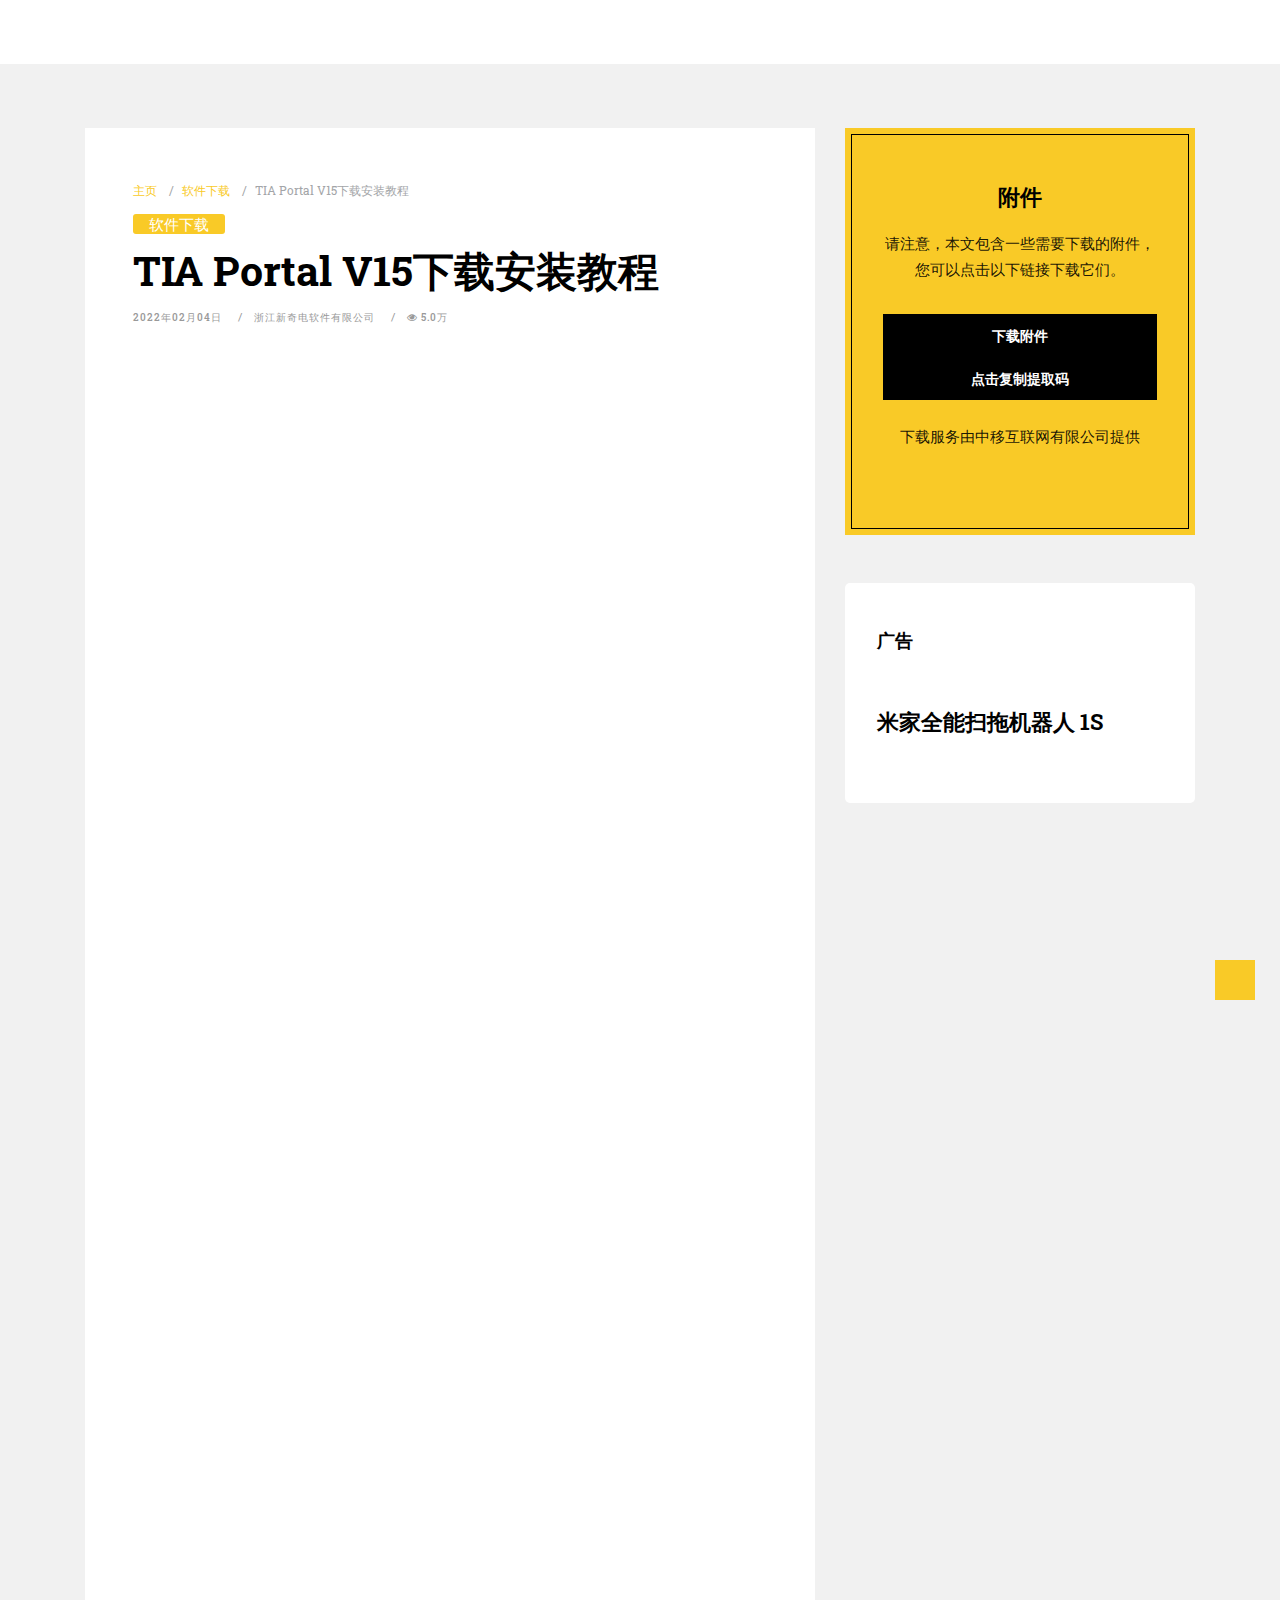
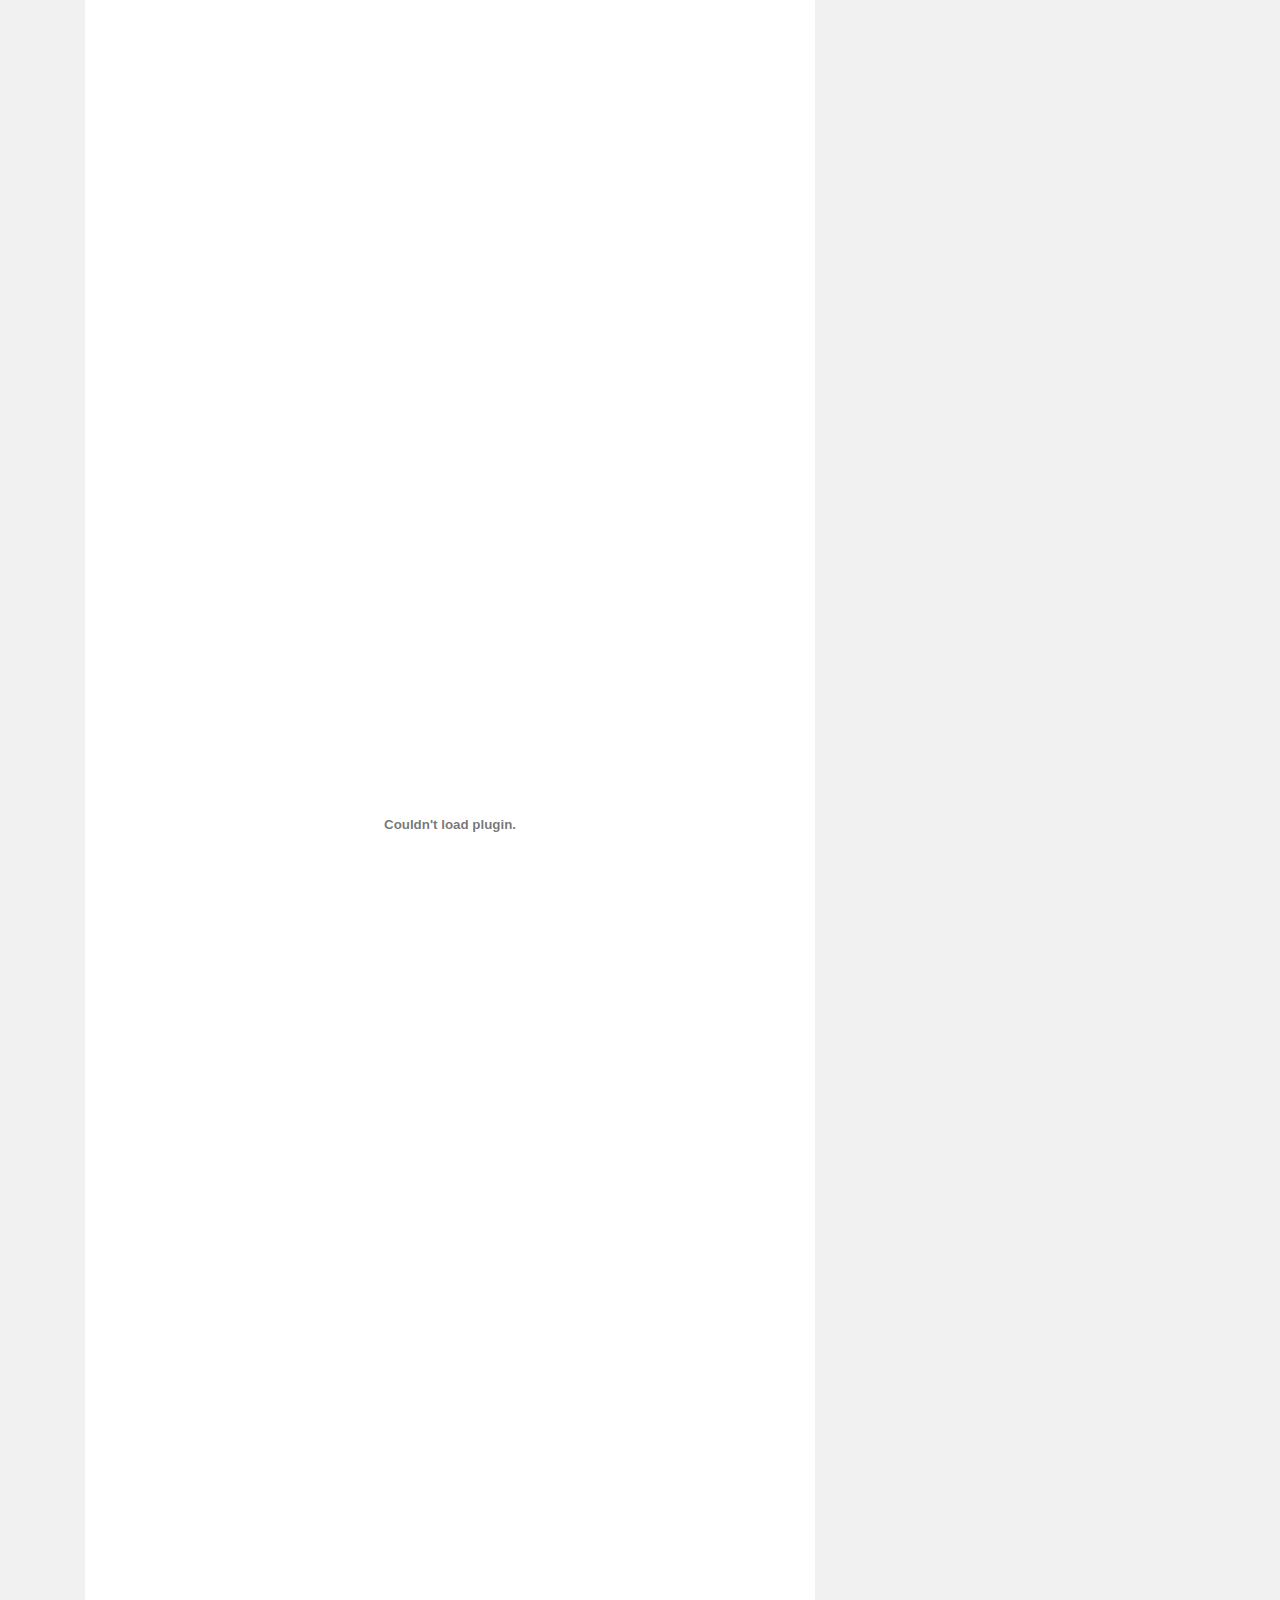
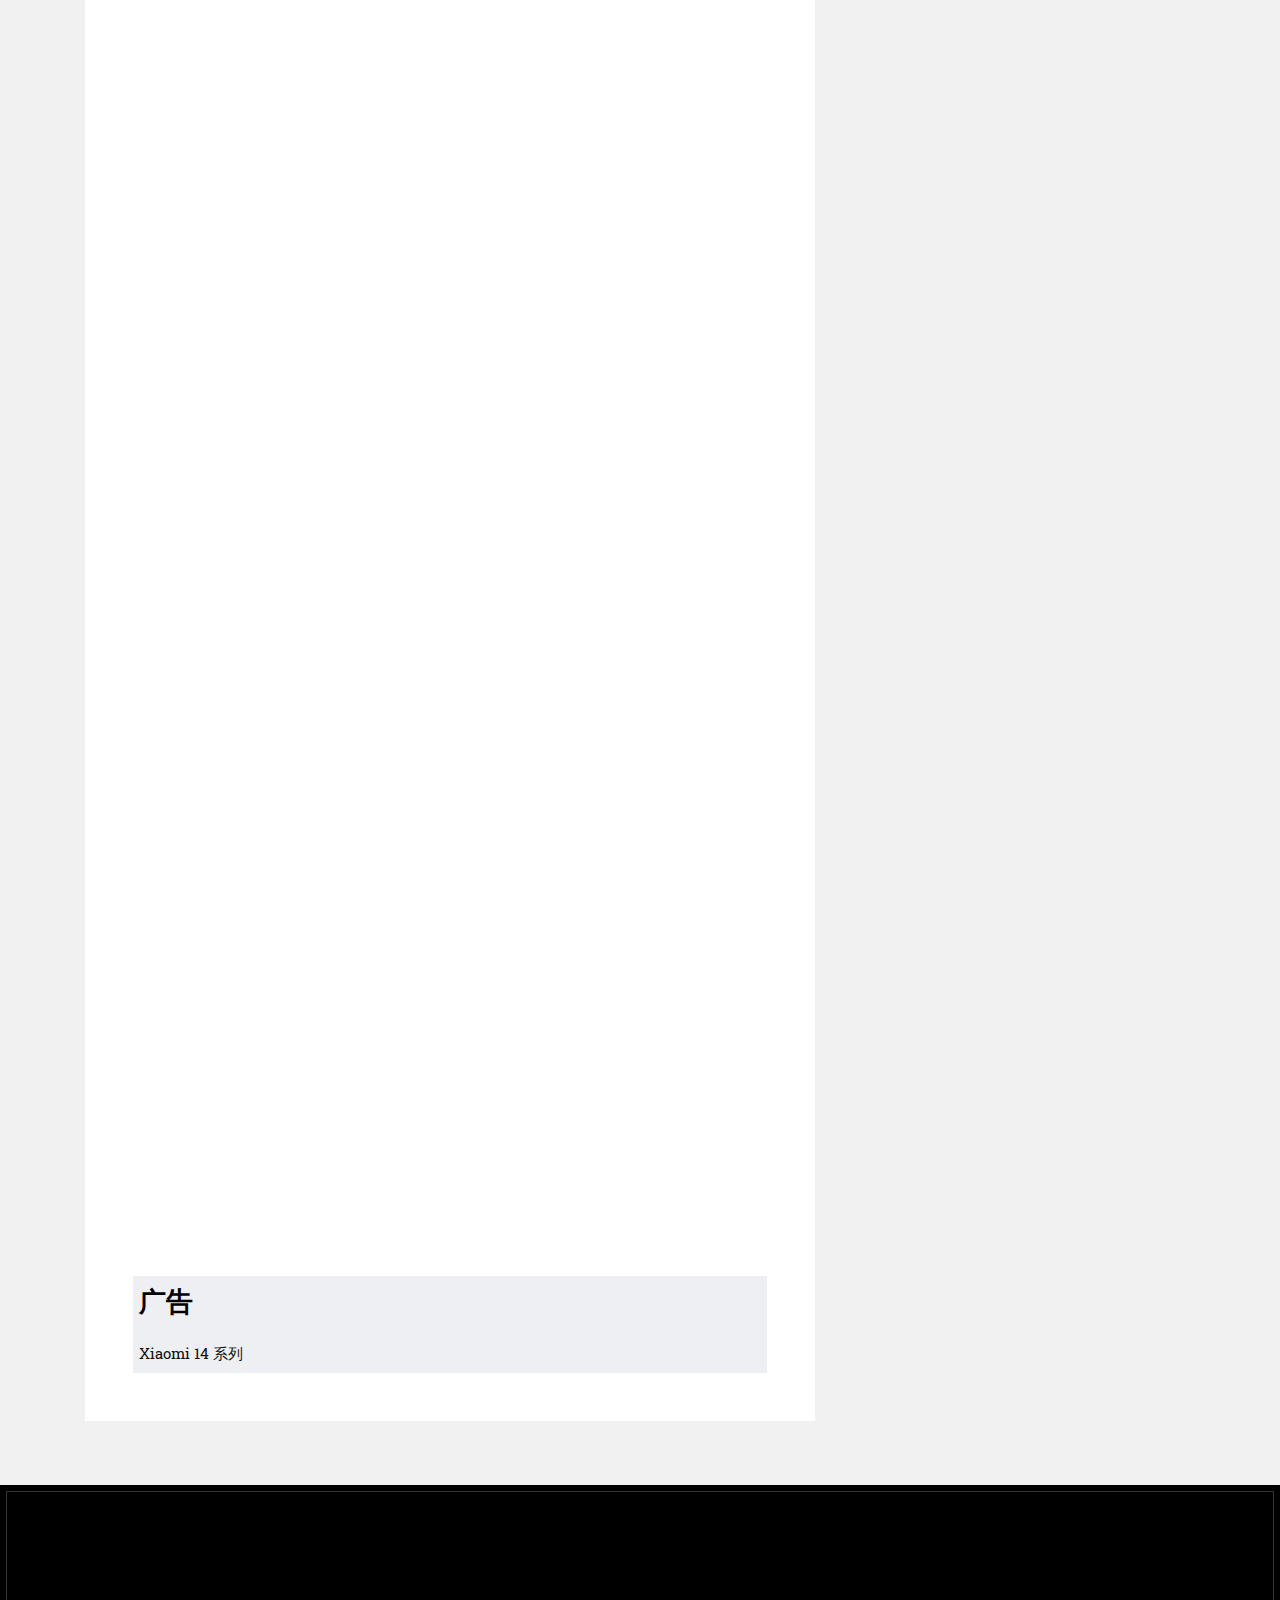
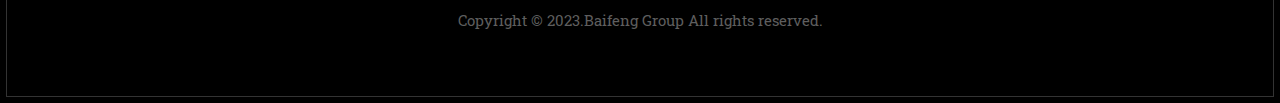
==== commit f3dbd167: "Add files via upload" ====
--- a/index.html
+++ b/index.html
@@ -89,7 +89,7 @@
                             <div class="blog-content">
                                 <div class="pp">
                                     <div class="pdf-embed">
-                                        <embed src="file:///C:\Users\Hyt20\Desktop\TIA安装说明_20220204.pdf"
+                                        <embed src="./img/001.pdf"
                                             type="application/pdf" width="100%" height="4090px">
                                     </div>
                                 </div><!-- end pp -->
--- a/style.css
+++ b/style.css
@@ -0,0 +1,1676 @@
+/**************************************
+
+    File Name: style.css
+    Template Name: Markedia
+    Created By: HTML.Design
+    http://themeforest.net/user/wpdestek
+
+**************************************/
+
+/**************************************
+    Table of Content
+    
+    1. BASIC
+    2. HEADER
+    3. SECTION
+    4. FOOTER
+    5. PAGES
+    6. BLOG
+    7. WIDGETS
+**************************************/
+
+/* BASIC 
+**************************************/
+
+body {
+    font-size: 15px;
+    line-height: 26px;
+    background-color: #ffffff;
+}
+
+h1,
+h2,
+h3,
+h4,
+h5,
+body,
+p,
+.topbar-section,
+.navbar-inverse .navbar-nav .nav-link,
+.header .dropdown-menu,
+.navbar-nav .nav-link {
+    font-family: 'Roboto', serif;
+}
+
+h1,
+h2,
+h3,
+h4,
+h5,
+h6 {
+    font-weight: 700;
+    line-height: 1.4;
+    color: #111111;
+}
+
+h1:hover a,
+h2:hover a,
+h3:hover a,
+h4:hover a,
+h5:hover a,
+h6:hover a {
+    text-decoration: underline !important;
+    color: #111111 !important;
+}
+
+h1 {
+    font-size: 32px;
+    line-height: 40px;
+    margin-bottom: 23px
+}
+
+h2 {
+    font-size: 27px;
+    line-height: 38px;
+    margin-bottom: 20px
+}
+
+h3 {
+    font-size: 22px;
+    line-height: 30px;
+    margin-bottom: 17px
+}
+
+h4 {
+    font-size: 19px;
+    line-height: 29px;
+    margin-bottom: 14px
+}
+
+h5 {
+    font-size: 17px;
+    line-height: 25px;
+    margin-bottom: 11px
+}
+
+h6 {
+    font-size: 16px;
+    line-height: 24px;
+    margin-bottom: 11px
+}
+
+a {
+    color: #111111;
+}
+
+body,
+p {
+    color: #5e5e5e;
+}
+
+p {
+    margin-bottom: 26px;
+    font-size: 15px;
+    line-height: 26px;
+}
+
+a {
+    text-decoration: none !important;
+}
+
+.blockquote {
+    border: 1px solid #edeff2;
+    background: #fff none repeat scroll 0 0;
+    border-left: 4px solid #eceeef;
+    font-size: 1.1rem;
+    font-style: italic;
+    margin-bottom: 1.5rem;
+    border-radius: 0 !important;
+    padding: 2rem;
+}
+
+
+/* HEADER 
+**************************************/
+
+.header {
+    padding: 0.4rem 0;
+    position: relative;
+    background-color: #ffffff;
+}
+
+.navbar-inverse .navbar-nav .nav-link,
+.navbar-nav .nav-link {
+    font-size: 15px;
+    font-weight: 500;
+    line-height: 1;
+    padding: 0.9rem 0 0.8rem;
+    text-transform: capitalize;
+    color: #121212;
+}
+
+.dropdown-toggle::after {
+    display: inline-block;
+    width: auto;
+    height: auto;
+    margin-left: 0.5em;
+    margin-top: 0rem;
+    vertical-align: middle;
+    content: "\f107";
+    border: 0;
+    font-family: 'FontAwesome';
+}
+
+.navbar-toggleable-md .navbar-nav .nav-link {
+    padding-left: 0.8rem;
+    padding-right: 0.8rem;
+}
+
+.header-section {
+    padding: 3rem 0 1.5rem;
+    background-color: #ffffff;
+}
+
+.logo img {
+    max-width: 324px;
+    max-width: 100%;
+    margin: auto;
+    text-align: center;
+    display: block;
+}
+
+.navbar-nav {
+    margin: 0;
+}
+
+.header .dropdown-menu {
+    padding: 0;
+    box-shadow: none;
+    border-radius: 0;
+    min-width: 240px;
+    margin-top: 15px !important;
+    border-color: #edeff2;
+}
+
+.header .dropdown ul li {
+    border-bottom: 1px solid #f5f5f5;
+}
+
+.header .dropdown-item {
+    font-weight: 400;
+    text-transform: capitalize;
+    font-size: 14px;
+    padding: 4px 1.8rem;
+}
+
+.header .dropdown-item:hover,
+.header .dropdown-item:focus {
+    color: #121212 !important;
+    background-color: #edeff2;
+}
+
+.header .dropdown ul li:last-child {
+    border-bottom: 0;
+}
+
+.header .dropdown-item span {
+    position: absolute;
+    right: 20px;
+    top: 2px;
+}
+
+.header-section {
+    margin-bottom: 0;
+}
+
+.topsocial .fa {
+    margin-right: 0.5rem;
+    font-size: 15px;
+}
+
+.topbar-section {
+    display: block;
+    position: relative;
+    background-color: #ffffff;
+    padding: 1rem 2rem;
+    font-size: 14px;
+    border-bottom: 1px dashed #e2e2e2;
+}
+
+.topbar-section a {
+    color: rgba(0, 0, 0, 0.8) !important;
+}
+
+.topbar-section a:focus,
+.topbar-section a:hover {
+    color: rgba(0, 0, 0, 1) !important;
+}
+
+.topbar-section .list-inline {
+    margin: 0;
+    padding: 0;
+}
+
+.topbar-section .tooltip-inner {
+    margin-top: 10px !important;
+}
+
+.topbar-section .list-inline-item {
+    padding: 0 0.4rem !important;
+}
+
+.topmenu i {
+    padding-right: 0.3rem;
+}
+
+.menu-large {
+    overflow: hidden;
+    position: static !important;
+}
+
+.dropdown-menu.megamenu {
+    margin-top: 7px !important;
+    left: 0;
+    right: 0;
+    width: 100%;
+}
+
+.dropdown-menu .dropdown-menu {
+    margin-top: -1px !important
+}
+
+.mega-menu-content {
+    position: relative;
+    padding: 0;
+    background-color: #ffffff;
+}
+
+.tab-details {
+    padding: 2rem 0;
+}
+
+.tab-details .blog-meta h4 {
+    font-size: 14px;
+    margin: 0;
+    padding: 0.5rem 0 0;
+    line-height: 1.4;
+}
+
+.menucat {
+    position: absolute;
+    bottom: 0;
+    left: 0;
+    background-color: #111111;
+    font-size: 11px;
+    padding: 0.3rem 0.6rem;
+    line-height: 1;
+    color: #ffffff;
+}
+
+.post-media:hover .menucat {
+    display: none;
+}
+
+.post-media img {
+    width: 100%;
+}
+
+
+/* Style the tab */
+
+div.tab {
+    float: left;
+    padding: 2rem 0;
+    border-right: 1px solid #e1e3e6;
+    width: 20%;
+    background-color: #edeff2;
+}
+
+
+/* Style the buttons inside the tab */
+
+div.tab button {
+    display: block;
+    background-color: inherit;
+    color: black;
+    padding: 0.5rem 1rem;
+    width: 100%;
+    border: 0;
+    outline: none;
+    text-align: right;
+    cursor: pointer;
+    -webkit-transition: all .3s ease-in-out;
+    -moz-transition: all .3s ease-in-out;
+    -ms-transition: all .3s ease-in-out;
+    -o-transition: all .3s ease-in-out;
+    transition: all .3s ease-in-out;
+    color: #121212;
+    font-size: 15px;
+    font-weight: 500;
+    border-bottom: 1px solid transparent;
+    line-height: 1;
+    text-transform: capitalize;
+}
+
+
+/* Change background color of buttons on hover */
+
+div.tab button:hover,
+div.tab button.active {
+    background-color: #ffffff;
+    border-right: 0 solid #e1e3e6;
+    border-bottom: 1px solid #e1e3e6;
+    border-left: 0 solid #e1e3e6;
+}
+
+div.tab button:hover {
+    border-top: 0;
+}
+
+
+/* Style the tab content */
+
+.tabcontent {
+    float: left;
+    padding: 0 1rem;
+    display: none;
+    width: 80%;
+    border-left: none;
+}
+
+.tabcontent.active {
+    display: block;
+}
+
+.header .navbar-nav .has-submenu.menu-large ul li {
+    background: url(images/menubg.jpg) repeat-y center center #ffffff !important;
+}
+
+.tab-details {
+    padding: 0;
+}
+
+.tabcontent {
+    border-left: medium none;
+    display: none;
+    float: left;
+    padding: 2rem 1.5rem 0;
+    width: 80%;
+}
+
+
+/* SECTIONS
+**************************************/
+
+.section {
+    padding: 4rem 0;
+    display: block;
+    position: relative;
+    background-color: #ffffff;
+}
+
+.section.lb {
+    background-color: #edeff2;
+}
+
+.section.lb .single-post-media {
+    margin-bottom: 0;
+}
+
+.embed-responsive-item {
+    padding: 0.4rem !important;
+    display: block;
+    background-color: #fff;
+}
+
+.first-section {
+    padding: 0;
+    border-bottom: 0;
+}
+
+.first-section .container-fluid {
+    padding: 0 3px;
+}
+
+.section-title h3 {
+    display: block;
+    margin: 0 0 1.5rem;
+    padding: 0;
+    line-height: 1;
+}
+
+.section-title h3 a {
+    border-radius: 3px;
+    color: #fff !important;
+    font-size: 16px;
+    line-height: 1;
+    padding: 0.1rem 1.3rem;
+}
+
+.lightbg {
+    background-color: #f8e1f8;
+}
+
+.nopad {
+    padding: 0 !important;
+    margin: 0 !important;
+}
+
+.nopad img {
+    width: 100%;
+}
+
+.item-h2,
+.item-h1 {
+    height: 100% !important;
+    height: auto !important;
+}
+
+.pitem {
+    padding: 1rem !important;
+}
+
+.pitem img {
+    width: 100%;
+}
+
+.isotope-item {
+    z-index: 2;
+    padding: 0;
+}
+
+.isotope-hidden.isotope-item {
+    pointer-events: none;
+    z-index: 1;
+}
+
+.isotope,
+.isotope .isotope-item {
+    /* change duration value to whatever you like */
+    -webkit-transition-duration: 0.8s;
+    -moz-transition-duration: 0.8s;
+    transition-duration: 0.8s;
+}
+
+.isotope {
+    -webkit-transition-property: height, width;
+    -moz-transition-property: height, width;
+    transition-property: height, width;
+}
+
+.isotope .isotope-item {
+    -webkit-transition-property: -webkit-transform, opacity;
+    -moz-transition-property: -moz-transform, opacity;
+    transition-property: transform, opacity;
+}
+
+.portfolio .blog-meta span {
+    border-radius: 3px;
+}
+
+.portfolio .blog-meta small::after,
+.portfolio .blog-meta small a {
+    color: #a3a5a8 !important;
+    letter-spacing: 0.1rem;
+}
+
+.portfolio .blog-meta span a {
+    color: #fff !important;
+    line-height: 1;
+    padding: 0.2rem 1rem;
+    font-size: 12px;
+    margin: 1rem 0 0;
+    display: inline-block;
+}
+
+.portfolio .blog-meta h4 {
+    margin: 0;
+    font-size: 20px;
+    padding: 0.4rem 0 0.2rem;
+}
+
+.center-side,
+.left-side,
+.right-side {
+    float: left;
+    width: 33.33333%;
+}
+
+.post-media img,
+.masonry-box img {
+    -webkit-transition: all .3s ease-in-out;
+    -moz-transition: all .3s ease-in-out;
+    -ms-transition: all .3s ease-in-out;
+    -o-transition: all .3s ease-in-out;
+    transition: all .3s ease-in-out;
+    -webkit-transform: scale(1);
+    -moz-transform: scale(1);
+    -ms-transform: scale(1);
+    -o-transform: scale(1);
+    transform: scale(1);
+}
+
+.post-media:hover img,
+.masonry-box:hover img {
+    -webkit-transform: scale(1.1);
+    -moz-transform: scale(1.1);
+    -ms-transform: scale(1.1);
+    -o-transform: scale(1.1);
+    transform: scale(1.1);
+}
+
+.masonry-box img,
+.masonry-box {
+    width: 100%;
+}
+
+.masonry-box {
+    border: 0.34rem solid #fff;
+}
+
+.small-box {
+    width: 50%;
+    float: left;
+}
+
+.masonry-box .blog-meta h4 {
+    padding: 0.2rem 0;
+}
+
+.masonry-box .blog-meta span {
+    background-color: #111111;
+    border-radius: 3px;
+    font-size: 12px;
+    padding: 0.1rem 1rem;
+}
+
+
+/* FOOTER
+**************************************/
+
+.footer .widget-title {
+    display: table;
+    font-size: 18px;
+    line-height: 1;
+    margin: 0 0 2rem;
+    padding: 0 0 0.5rem;
+}
+
+.footer {
+    padding: 4rem 0 4rem;
+    background: url(images/footer.png) repeat-x center bottom #edeff2;
+}
+
+.footer.wb {
+    background-color: #ffffff;
+}
+
+.footer.wb .hovereffect {
+    opacity: 0.1;
+    background-color: rgba(0, 0, 0, 0.0.1);
+}
+
+.demos h4 a {
+    color: #000000 !important;
+    font-size: 21px;
+}
+
+.demos .btn {
+    padding: 0.6rem 1.5rem;
+}
+
+.demos p {
+    padding: 0 0 1.5rem;
+    margin: 0;
+}
+
+.section.demos {
+    background-color: #ffffff;
+}
+
+.demos .col-lg-10 .row {
+    padding: 2.5rem 1.5rem !important;
+    background-color: #ffffff;
+    border: 1px dashed #e2e2e2;
+}
+
+.demos .invis1 {
+    margin: 2rem 0;
+}
+
+.footer ul {
+    padding: 0;
+    margin: 0;
+    list-style: none;
+}
+
+.footer ul li {
+    margin-bottom: 0.3rem;
+}
+
+.footer ul li:last-child {
+    margin-bottom: 0;
+}
+
+.footer .fa-star {
+    font-size: 12px;
+}
+
+.footer h5,
+.footer ul li a {
+    color: #111111;
+}
+
+.demos .blog-meta h4 {
+    font-size: 28px;
+    padding: 0 0 1rem;
+}
+
+.footer a,
+.footer p,
+.blog-list-widget small {
+    color: rgba(0, 0, 0, 0.6) !important;
+}
+
+.footer-text .fa {
+    font-size: 21px;
+    margin: 0 0.3rem;
+}
+
+.dmtop {
+    background-color: #111111;
+    background-image: url(images/arrow.png);
+    background-position: 50% 50%;
+    background-repeat: no-repeat;
+    z-index: 9999;
+    width: 40px;
+    height: 40px;
+    text-indent: -99999px;
+    position: fixed;
+    bottom: -100px;
+    right: 25px;
+    cursor: pointer;
+    -webkit-transition: all .7s ease-in-out;
+    -moz-transition: all .7s ease-in-out;
+    -o-transition: all .7s ease-in-out;
+    -ms-transition: all .7s ease-in-out;
+    transition: all .7s ease-in-out;
+    overflow: auto;
+}
+
+
+/* PAGES 
+**************************************/
+
+.notfound h2 {
+    font-family: Comic Sans MS;
+    font-size: 140px;
+    padding: 0 0 1.7rem;
+    margin: 0;
+    line-height: 1;
+    font-weight: bold;
+}
+
+.notfound h3 {
+    font-size: 40px;
+    padding: 0 0 0.6rem;
+    margin: 0;
+}
+
+.notfound p {
+    padding: 1rem 0 1.4rem;
+    margin-bottom: 0;
+}
+
+.sitemap-wrapper {
+    margin-bottom: 2rem;
+    position: relative;
+    border: 1px dashed #dadada;
+    padding: 2rem;
+}
+
+.sitemap-wrapper .year {
+    position: absolute;
+    padding: 0 1rem;
+    background-color: #ffffff;
+    top: -12px;
+}
+
+.sitemap-text {
+    margin: 1rem 0;
+    font-weight: 500;
+}
+
+.sitemap-wrapper small {
+    display: block;
+    font-size: 11px;
+    padding: 0;
+    margin: 0 0 0.5rem;
+    line-height: 1;
+    text-transform: uppercase;
+}
+
+.breadcrumb {
+    background-color: transparent;
+    border-radius: 0;
+    list-style: outside none none;
+    margin-bottom: 0;
+    text-align: right;
+    padding: 0;
+}
+
+.breadcrumb-item {
+    float: none;
+    font-size: 12px;
+    display: inline-block;
+}
+
+.page-link {
+    background-color: #edeff2 !important;
+    border: 0 dashed #e2e2e2;
+    border-radius: 0;
+    color: #a3a5a8 !important;
+    display: block;
+    font-size: 14px;
+    line-height: 1;
+    margin-left: 6px;
+    padding: 0.8rem 0.8rem;
+    position: relative;
+    text-transform: capitalize;
+}
+
+.page-link:hover,
+.page-link:focus {
+    color: #111 !important;
+}
+
+.page-item:first-child .page-link {
+    margin-left: 0;
+    border-radius: 0;
+}
+
+.page-item:last-child .page-link {
+    border-radius: 0;
+}
+
+.page-title {
+    padding: 3rem 0;
+    background-color: #edeff2;
+}
+
+.page-title small {
+    color: #a3a5a8;
+    display: inline-block;
+    font-size: 13px;
+    font-style: italic;
+    letter-spacing: 1px;
+    line-height: 1;
+    margin-bottom: 0;
+    margin-top: -1px;
+    padding-bottom: 0;
+    padding-left: 0.5rem;
+    vertical-align: middle;
+}
+
+.page-title i {
+    border-radius: 40px;
+    display: inline-block;
+    font-size: 14px;
+    height: 40px;
+    line-height: 40px;
+    margin-right: 0.3rem;
+    margin-top: -0.4rem;
+    text-align: center;
+    vertical-align: middle;
+    width: 40px;
+}
+
+.page-title h2 {
+    font-size: 24px;
+    line-height: 1;
+    padding: 0;
+    margin: 0;
+}
+
+
+/* BLOG 
+**************************************/
+
+.carousel-indicators li {
+    max-width: 10px;
+    height: 10px;
+}
+
+.tag-cloud-single span {
+    background: #ddd none repeat scroll 0 0;
+    border-radius: 3px;
+    color: #ffffff;
+    display: inline-block !important;
+    margin-right: 0.5rem !important;
+    padding: 0 1rem;
+}
+
+.post-sharing {
+    display: block;
+    width: 100%;
+    position: relative;
+    margin: 1rem 0 0;
+}
+
+.gp-button.btn-primary:hover,
+.gp-button.btn-primary:focus,
+.gp-button.btn-primary {
+    border-color: #DA5333 !important;
+    background-color: #DA5333 !important;
+}
+
+.fb-button.btn-primary:focus,
+.fb-button.btn-primary:hover,
+.fb-button.btn-primary {
+    background-color: #3B5998 !important;
+    border-color: #3B5998 !important;
+}
+
+.tw-button.btn-primary:hover,
+.tw-button.btn-primary:focus,
+.tw-button.btn-primary {
+    background-color: #00B6F1 !important;
+    border-color: #00B6F1 !important;
+}
+
+.tw-button i,
+.fb-button i {
+    margin-right: 0.5rem;
+}
+
+.post-sharing .btn {
+    padding: 0.3rem 1.6rem;
+    border-radius: 3px;
+    color: #ffffff !important;
+}
+
+.post-sharing .btn:hover {
+    opacity: 0.9;
+}
+
+.gp-button {
+    padding: 0.8rem 1rem !important;
+}
+
+.post-sharing span,
+.post-sharing li {
+    display: inline-block !important;
+}
+
+.single-post-media {
+    display: block;
+    position: relative;
+    overflow: hidden;
+    margin-bottom: 2rem;
+}
+
+.single-post-media img {
+    width: 100%;
+}
+
+.blog-title-area {
+    display: block;
+    position: relative;
+    padding: 0;
+    margin-bottom: 3rem;
+}
+
+.blog-title-area .breadcrumb {
+    float: none;
+    text-align: left;
+    padding: 0;
+    color: #a3a5a8;
+    margin: 0;
+}
+
+.blog-title-area.text-center .breadcrumb {
+    text-align: center;
+}
+
+.blog-title-area .blog-meta a {
+    font-size: 10px;
+    font-weight: 500;
+    letter-spacing: 1px;
+    text-transform: uppercase;
+}
+
+.blog-title-area .breadcrumb-item.active,
+.blog-title-area .breadcrumb-item + .breadcrumb-item::before,
+.blog-title-area .blog-meta small,
+.blog-title-area a {
+    color: #a3a5a8;
+}
+
+.blog-title-area span {
+    margin: 0.5rem 0;
+    display: block;
+}
+
+.blog-title-area span a {
+    padding: 0 1rem;
+    color: #ffffff !important;
+    border-radius: 3px;
+}
+
+.blog-title-area h3 {
+    font-size: 41px;
+    line-height: 50px;
+    margin-bottom: 7px;
+    margin-top: 0;
+    overflow-wrap: break-word;
+}
+
+.user_name {
+    font-size: 16px;
+    font-weight: 500;
+}
+
+.comments-list p {
+    margin-bottom: 1rem
+}
+
+.tag-cloud-single a,
+.comments-list .media-right,
+.comments-list small {
+    color: #999 !important;
+    font-size: 11px;
+    letter-spacing: 2px;
+    margin-top: 5px;
+    padding-left: 10px;
+    text-transform: uppercase;
+}
+
+.comments-list .media {
+    padding: 1rem;
+    margin-bottom: 15px;
+}
+
+.media-body .btn-primary {
+    padding: 5px 15px !important;
+    font-size: 11px !important;
+}
+
+.last-child {
+    margin-bottom: 0 !important;
+}
+
+.comments-list img {
+    max-width: 80px;
+    margin-right: 30px;
+}
+
+.prevnextpost .float-right {
+    margin-left: 1rem;
+}
+
+.prevnextpost .w-100 {
+    margin-bottom: 0 !important;
+    padding-bottom: 0;
+}
+
+.prevnextpost .float-left {
+    margin-right: 1rem;
+}
+
+.authorbox a {
+    font-weight: bold;
+}
+
+.authorbox p {
+    font-style: italic;
+    margin-bottom: 1rem;
+}
+
+.small-title {
+    background: #edeff2 none repeat scroll 0 0;
+    font-size: 16px;
+    left: 5%;
+    line-height: 1;
+    margin: 0;
+    padding: 0.6rem 1.5rem;
+    position: absolute;
+    text-align: center;
+    top: -18px;
+}
+
+.custombox {
+    position: relative;
+    padding: 3rem 2rem;
+    border: 1px dashed #dadada;
+}
+
+.pp {
+    padding-left: 5%;
+    padding-right: 5%;
+}
+
+.pp .float-left {
+    margin: 0 2rem 1rem -3rem;
+}
+
+.pp a {
+    font-weight: bold;
+}
+
+.img-fullwidth {
+    width: 100%;
+    margin-bottom: 2rem;
+}
+
+.check {
+    padding-bottom: 0;
+    margin-bottom: 25px;
+    list-style: none
+}
+
+.check li:before {
+    font-family: FontAwesome;
+    content: "\f105";
+    padding-right: 0.5rem;
+    color: #111111;
+}
+
+.page-wrapper .banner-spot {
+    padding: 0.4rem;
+    background-image: none;
+}
+
+.banner-spot {
+    background: #edeff2 url("images/ads-bg.png") no-repeat scroll center right / auto 100%;
+    clear: both;
+    display: block;
+    height: auto;
+    margin: 0 auto;
+    padding: 15px;
+    position: relative;
+}
+
+.banner-img img {
+    margin: auto;
+    text-align: center;
+    max-width: 768px;
+    float: none;
+    width: 100%;
+    display: block;
+}
+
+.blog-meta h4 {
+    padding: 1rem 0 0.5rem;
+    margin: 0;
+    font-size: 21px;
+}
+
+.blog-meta.big-meta h4 {
+    padding: 1rem 0 0.6rem;
+    margin: 0;
+    font-size: 28px;
+}
+
+.blog-meta.big-meta p {
+    margin-bottom: 0.5rem;
+    padding-bottom: 0;
+}
+
+.blog-meta small {
+    font-size: 11px;
+    display: inline-block;
+    margin-bottom: 0;
+    padding-bottom: 0;
+    color: #111111;
+    font-weight: bold;
+    text-transform: uppercase;
+    margin-right: 0.5rem;
+}
+
+.blog-meta small:after {
+    content: "/";
+    padding-left: 1rem;
+}
+
+.blog-meta small:last-child:after {
+    content: ""
+}
+
+hr.invis {
+    border: 0;
+    margin: 2rem 0;
+}
+
+hr.invis1 {
+    border: 0;
+    margin: 4rem 0;
+}
+
+hr.invis2 {
+    border: 0;
+    margin: 6rem 0;
+}
+
+hr.invis3 {
+    border: 0;
+    margin: 0;
+}
+
+.post-media {
+    position: relative;
+    overflow: hidden;
+}
+
+.shadoweffect {
+    position: absolute;
+    top: 0;
+    opacity: 0;
+    left: 0;
+    right: 0;
+    bottom: 0;
+    background: -moz-linear-gradient(0deg, rgba(0, 0, 0, 1) 0%, rgba(0, 0, 0, 0.1) 30%);
+    background: -webkit-linear-gradient(0deg, rgba(0, 0, 0, 1) 0%, rgba(0, 0, 0, 0.1) 30%);
+    background: linear-gradient(0deg, rgba(0, 0, 0, 1) 0%, rgba(0, 0, 0, 0.1) 30%);
+    filter: progid: DXImageTransform.Microsoft.gradient( startColorstr='#000000', endColorstr='#00000000', GradientType=1);
+    -webkit-transition: all .3s ease-in-out;
+    -moz-transition: all .3s ease-in-out;
+    -ms-transition: all .3s ease-in-out;
+    -o-transition: all .3s ease-in-out;
+    transition: all .3s ease-in-out;
+    -webkit-transform: scale(1);
+    -moz-transform: scale(1);
+    -ms-transform: scale(1);
+    -o-transform: scale(1);
+    transform: scale(1);
+    zoom: 1;
+    filter: alpha(opacity=100);
+    opacity: 1;
+}
+
+.shadow-desc {
+    position: absolute;
+    bottom: 0;
+    padding: 1rem 1.5rem;
+}
+
+.shadow-desc .blog-meta small::after,
+.shadow-desc .blog-meta a,
+.shadow-desc .blog-meta h4 a {
+    color: #ffffff !important;
+}
+
+.small-box .shadow-desc h4 {
+    font-size: 16px;
+    line-height: 1.3;
+}
+
+.small-box .shadow-desc {
+    padding: 1rem;
+}
+
+.hovereffect {
+    position: absolute;
+    top: 0;
+    opacity: 0;
+    left: 0;
+    right: 0;
+    bottom: 0;
+    background-color: rgba(0, 0, 0, 0.2);
+    -webkit-transition: all .3s ease-in-out;
+    -moz-transition: all .3s ease-in-out;
+    -ms-transition: all .3s ease-in-out;
+    -o-transition: all .3s ease-in-out;
+    transition: all .3s ease-in-out;
+    zoom: 1;
+    filter: alpha(opacity=0);
+    opacity: 0.5;
+    background: -moz-linear-gradient(0deg, rgba(0, 0, 0, 1) 0%, rgba(0, 0, 0, 0.1) 50%);
+    background: -webkit-linear-gradient(0deg, rgba(0, 0, 0, 1) 0%, rgba(0, 0, 0, 0.1) 50%);
+    background: linear-gradient(0deg, rgba(0, 0, 0, 1) 0%, rgba(0, 0, 0, 0.1) 50%);
+    filter: progid: DXImageTransform.Microsoft.gradient( startColorstr='#000000', endColorstr='#00000000', GradientType=1);
+}
+
+.post-media:hover .hovereffect span::before,
+.post-media:hover .hovereffect {
+    visibility: visible;
+    zoom: 1;
+    filter: alpha(opacity=100);
+    opacity: 1;
+}
+
+.hovereffect span::before {
+    width: 90px;
+    text-align: center;
+    left: 0;
+    right: 0;
+    top: 45%;
+    margin: -2rem auto;
+    visibility: hidden;
+    position: absolute;
+    height: 90px;
+    display: block;
+    content: url(images/hover.png);
+    -webkit-transition: all .3s ease-in-out;
+    -moz-transition: all .3s ease-in-out;
+    -ms-transition: all .3s ease-in-out;
+    -o-transition: all .3s ease-in-out;
+    transition: all .3s ease-in-out;
+    -webkit-transform: scale(1);
+    -moz-transform: scale(1);
+    -ms-transform: scale(1);
+    -o-transform: scale(1);
+    transform: scale(1);
+    zoom: 1;
+    filter: alpha(opacity=0);
+    opacity: 0;
+}
+
+.hovereffect span.videohover::before {
+    content: url(images/videohover.png);
+}
+
+.blog-list .blog-meta.big-meta h4 {
+    margin-left: -20%;
+    margin-top: 1rem;
+    background-color: #ffffff;
+    padding: 1rem 1.5rem 1rem;
+}
+
+.blog-custom-build .blog-meta {
+    margin: -4rem 3rem 0;
+    z-index: 11;
+    padding: 2rem 2rem;
+    position: relative;
+    background-color: #ffffff;
+    border-radius: 3px 3px 0 0;
+    border-bottom: 1px solid #edeff2;
+}
+
+.blog-custom-build .blog-meta.big-meta h4 {
+    font-size: 28px;
+    margin: 0;
+    padding: 0 0 1rem;
+}
+
+.blog-custom-build .post-sharing .btn {
+    padding: 0.7rem 1rem !important;
+}
+
+.blog-custom-build .post-sharing {
+    margin: 0 0 1.5rem;
+    padding: 0;
+}
+
+.blog-grid-system .blog-meta.big-meta h4 {
+    font-size: 21px;
+}
+
+.blog-video-system .col-md-12,
+.blog-grid-system .col-md-6 {
+    margin-bottom: 3rem;
+}
+
+.blog-video-system .blog-meta.big-meta h4 {
+    padding: 1rem 0;
+    font-size: 24px;
+}
+
+.blog-video-system .btn {
+    margin-top: 1rem;
+}
+
+
+/* WIDGETS 
+**************************************/
+
+.sidebar .widget {
+    position: relative;
+    display: block;
+    margin-bottom: 3rem;
+}
+
+.sidebar .banner-spot {
+    background-image: none;
+    padding: 5px;
+}
+
+.sidebar .instagram-wrapper a {
+    width: 33.3333%;
+    margin: 0;
+    float: left;
+    border-right: 5px solid #ffffff;
+    border-bottom: 5px solid #ffffff;
+}
+
+.wb {
+    background-color: #ffffff;
+    border-top: 1px dashed #dadada;
+}
+
+.form-wrapper h4 {
+    margin-bottom: 1.5rem;
+}
+
+.form-wrapper .form-control {
+    background: #fff none repeat scroll 0 0;
+    border: 1px dashed #dadada;
+    border-radius: 0;
+    font-size: 14px;
+    font-weight: 400;
+    line-height: 1;
+    letter-spacing: 0.3px;
+    margin-bottom: 1.4rem;
+    min-height: 50px;
+    text-transform: none;
+}
+
+.form-wrapper .btn i {
+    padding-left: 0.5rem;
+}
+
+.form-wrapper textarea {
+    min-height: 120px !important;
+    padding-top: 1rem
+}
+
+.search-form .form-control {
+    border-radius: 0;
+    margin-bottom: 1.4rem;
+    border: 1px solid #edeff2;
+    font-size: 12px;
+    min-height: 45px;
+    text-transform: none;
+    font-weight: 400;
+}
+
+.search-form .form-control {
+    margin: 0;
+    min-width: 240px;
+    border-right: 0;
+}
+
+.search-form .btn:hover,
+.search-form .btn:focus,
+.search-form .btn {
+    padding: 0;
+    border-color: #edeff2 !important;
+    height: 45px;
+    position: absolute;
+    border-radius: 0 !important;
+    background-color: #edeff2 !important;
+    right: 0;
+    color: #a3a5a8 !important;
+    width: 45px;
+    line-height: 45px;
+    margin-left: 0
+}
+
+.sidebar .widget ul {
+    list-style: none;
+    margin: 0;
+    padding: 0;
+}
+
+.sidebar .blog-list-widget img {
+    width: 55px;
+    padding: 0;
+}
+
+.sidebar .blog-list-widget .mb-1 {
+    font-size: 15px;
+}
+
+.sidebar a {
+    color: rgba(0, 0, 0, 0.6);
+}
+
+.sidebar .widget-title {
+    display: block;
+    font-size: 18px;
+    margin: 0 0 2rem;
+    padding: 0;
+    line-height: 1;
+}
+
+.footer-text img {
+    max-width: 290px;
+}
+
+.footer-text p {
+    margin-bottom: 0;
+    padding: 1rem 0 1.2rem;
+}
+
+.blog-list-widget img {
+    background: #fff none repeat scroll 0 0;
+    margin-right: 15px;
+    max-width: 80px;
+    padding: 4px;
+}
+
+.blog-list-widget .list-group-item {
+    padding: 0;
+    border: 0;
+    margin: 0;
+    background-color: transparent;
+}
+
+.blog-list-widget .w-100 {
+    margin-bottom: 1rem;
+    display: block;
+}
+
+.blog-list-widget .w-100.last-item {
+    margin-bottom: 0;
+}
+
+.blog-list-widget .mb-1 {
+    font-size: 16px;
+    font-weight: 500;
+    line-height: 1.5;
+    margin-bottom: 0rem !important;
+}
+
+.blog-list-widget small {
+    font-size: 10px;
+    font-weight: 500;
+    letter-spacing: 1px;
+    text-transform: uppercase;
+}
+
+.newsletter-widget h4 {
+    font-size: 2.4rem;
+    padding: 0;
+    margin: 0 0 1.5rem;
+}
+
+.newsletter-widget p {
+    color: rgba(0, 0, 0, 0.4);
+    font-size: 18px;
+    padding: 0;
+    margin: 0 0 2rem;
+}
+
+.newsletter-widget .form-inline {
+    display: block;
+}
+
+.newsletter-widget .form-inline .form-control {
+    background-color: rgba(255, 255, 255, 0.9);
+    border: 1px solid #dbdde0;
+    border-radius: 0;
+    box-shadow: none;
+    display: inline-block;
+    font-size: 14px;
+    height: 56px;
+    padding-left: 1.5rem;
+    line-height: 1;
+    letter-spacing: 0.3px;
+    vertical-align: middle;
+    width: 400px;
+}
+
+.card-block {
+    -moz-box-flex: 1;
+    background: #202020 none repeat scroll 0 0;
+    padding: 1.25rem 3rem;
+    border-radius: 0 !important;
+}
+
+.top-search .btn:hover,
+.top-search .btn:focus,
+.top-search .btn {
+    position: absolute;
+    right: 4%;
+    border: 0 !important;
+    border-left: 1px solid #555555 !important;
+    color: #555555 !important;
+    font-size: 24px;
+    background-color: transparent !important;
+    height: 54px;
+    padding-left: 1rem;
+    padding-right: 1rem;
+}
+
+.top-search .newsletter-widget .form-inline .form-control {
+    background: rgba(0, 0, 0, 0) none repeat scroll 0 0;
+    border: 0 none;
+    color: #555555;
+    font-size: 24px;
+    width: 100%;
+}
+
+.form-wrapper .newsletter-widget .form-inline .form-control::-webkit-input-placeholder {
+    color: #a2abb1;
+    opacity: 1;
+}
+
+.form-wrapper .form-control::-moz-placeholder {
+    color: #a2abb1;
+    opacity: 1;
+}
+
+.form-wrapper .form-control:-ms-input-placeholder {
+    color: #a2abb1;
+    opacity: 1;
+}
+
+.form-wrapper .form-control::placeholder {
+    color: #a2abb1;
+    opacity: 1;
+}
+
+.top-search .form-inline .form-control::-webkit-input-placeholder {
+    color: #555555;
+    opacity: 1;
+}
+
+.top-search .newsletter-widget .form-inline .form-control::-moz-placeholder {
+    color: #555555;
+    opacity: 1;
+}
+
+.top-search .newsletter-widget .form-inline .form-control:-ms-input-placeholder {
+    color: #555555;
+    opacity: 1;
+}
+
+.top-search .newsletter-widget .form-inline .form-control::placeholder {
+    color: #555555;
+    opacity: 1;
+}
+
+.newsletter-widget .form-inline .form-control::-webkit-input-placeholder {
+    color: #a2abb1;
+    opacity: 1;
+}
+
+.newsletter-widget .form-inline .form-control::-moz-placeholder {
+    color: #a2abb1;
+    opacity: 1;
+}
+
+.newsletter-widget .form-inline .form-control:-ms-input-placeholder {
+    color: #a2abb1;
+    opacity: 1;
+}
+
+.newsletter-widget .form-inline .form-control::placeholder {
+    color: #a2abb1;
+    opacity: 1;
+}
+
+.newsletter-widget .btn {
+    height: 43px;
+    border-radius: 0;
+    border: 0;
+}
+
+.newsletter-widget .btn i {
+    padding-left: 0.5rem
+}
+
+.btn {
+    background-color: #111111;
+    border: 0 none;
+    border-radius: 0;
+    font-size: 14px;
+    font-weight: bold;
+    padding: 0.8rem 2rem;
+    text-transform: none;
+}
+
+.link-widget li {
+    padding: 0.4rem 0.2rem 0.6rem;
+    text-transform: capitalize;
+    line-height: 1;
+    font-weight: 500;
+    position: relative;
+    margin: 0;
+    border-bottom: 1px dashed #dadada;
+}
+
+.link-widget li:last-child {
+    border-bottom: 0 dashed #dadada;
+}
+
+.link-widget li span {
+    position: absolute;
+    right: 0;
+}
+
+.loader {
+    display: block;
+    margin: 20px auto 0;
+    vertical-align: middle;
+}
+
+#preloader {
+    width: 100%;
+    height: 100%;
+    top: 0;
+    right: 0;
+    bottom: 0;
+    left: 0;
+    background: #fff;
+    z-index: 11000;
+    position: fixed;
+    display: block
+}
+
+.preloader {
+    position: absolute;
+    margin: 0 auto;
+    left: 1%;
+    right: 1%;
+    top: 47%;
+    width: 65px;
+    height: 65px;
+    background: center center no-repeat none;
+    background-size: 65px 65px;
+    -webkit-border-radius: 50%;
+    -moz-border-radius: 50%;
+    -ms-border-radius: 50%;
+    -o-border-radius: 50%;
+    border-radius: 50%
+}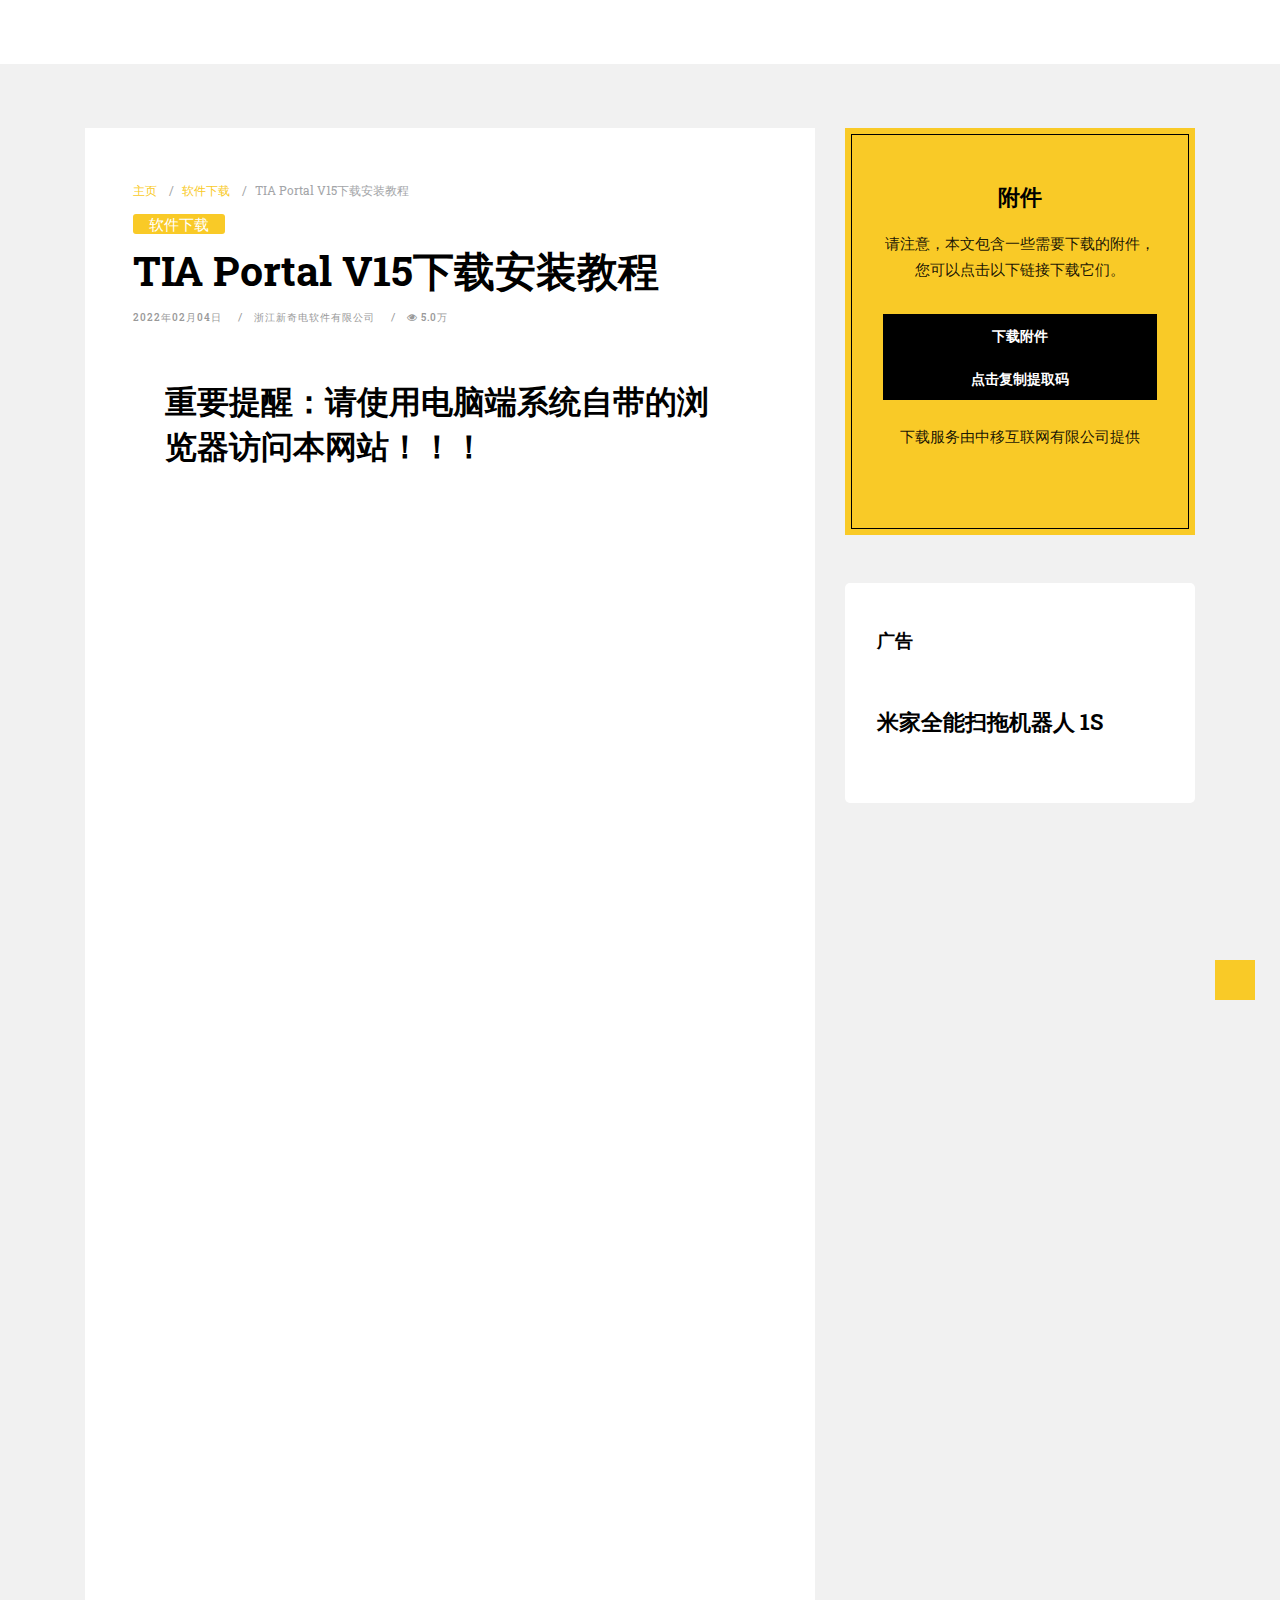
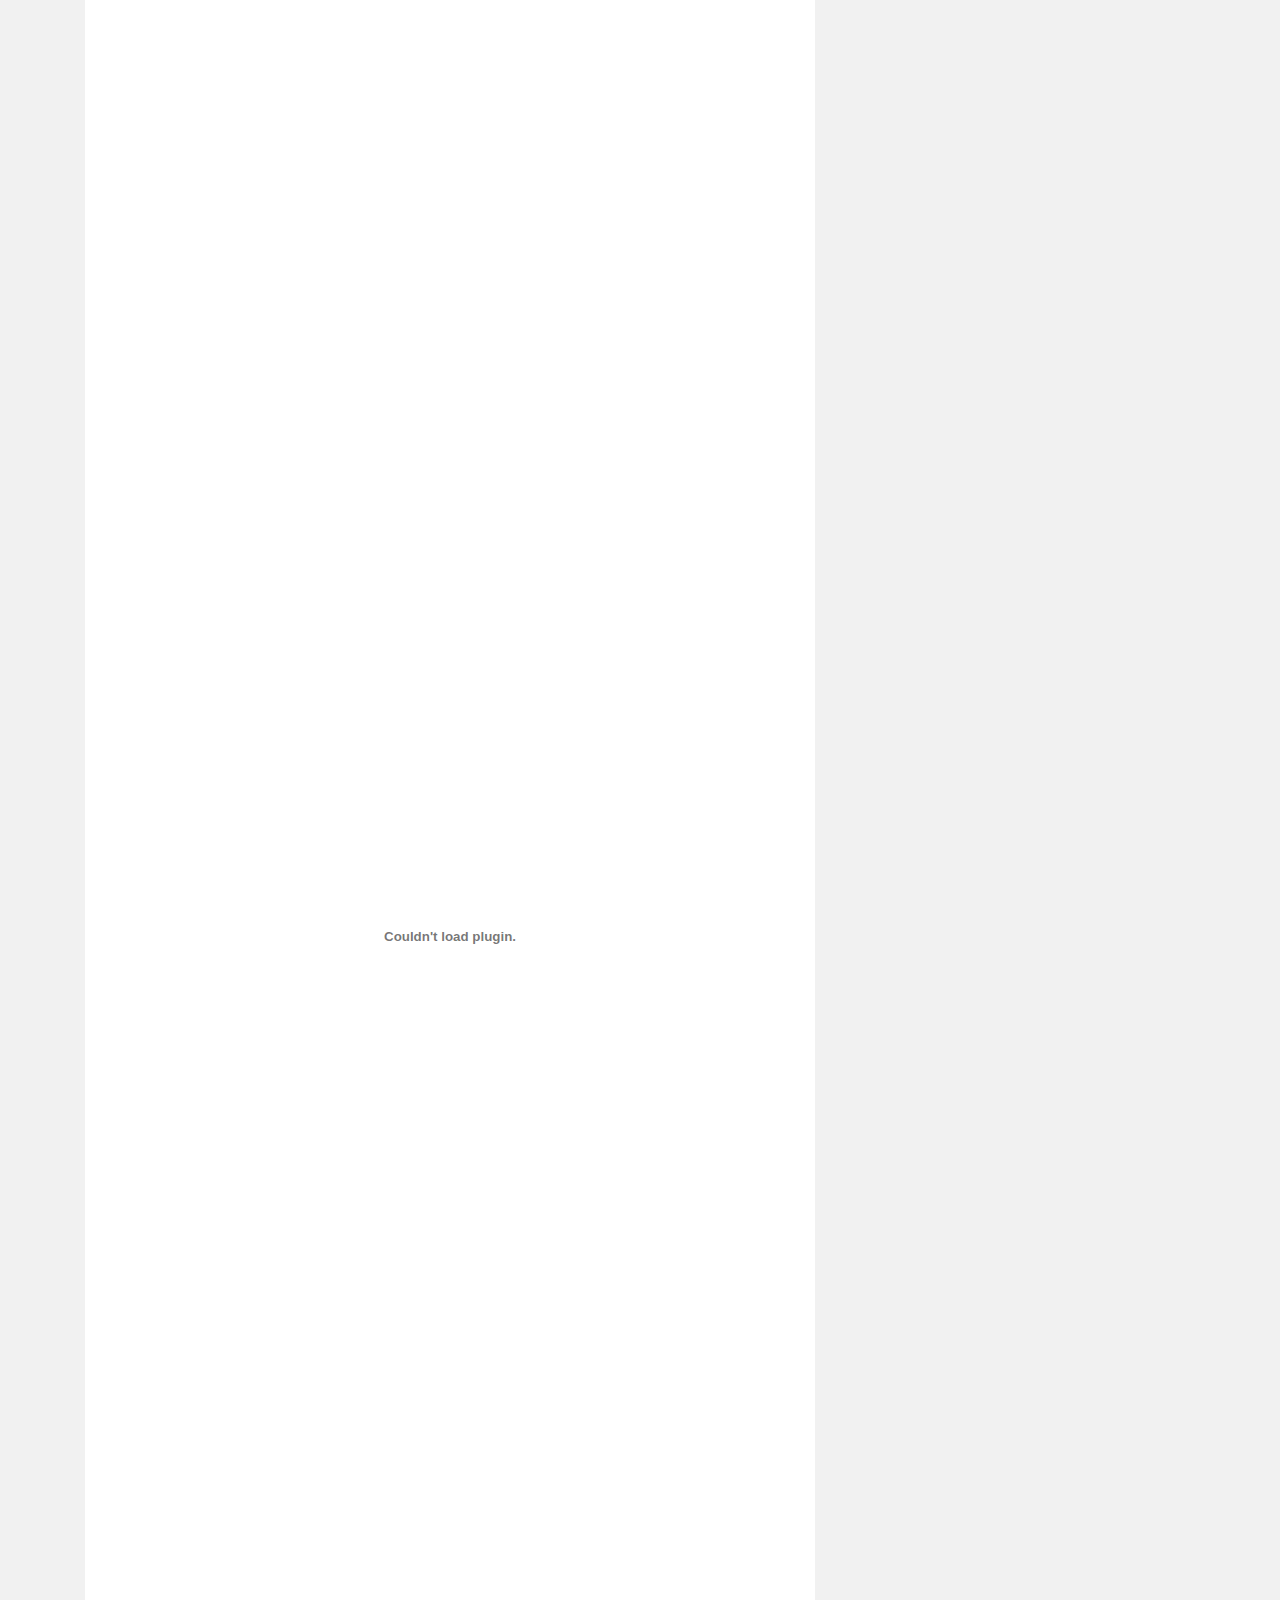
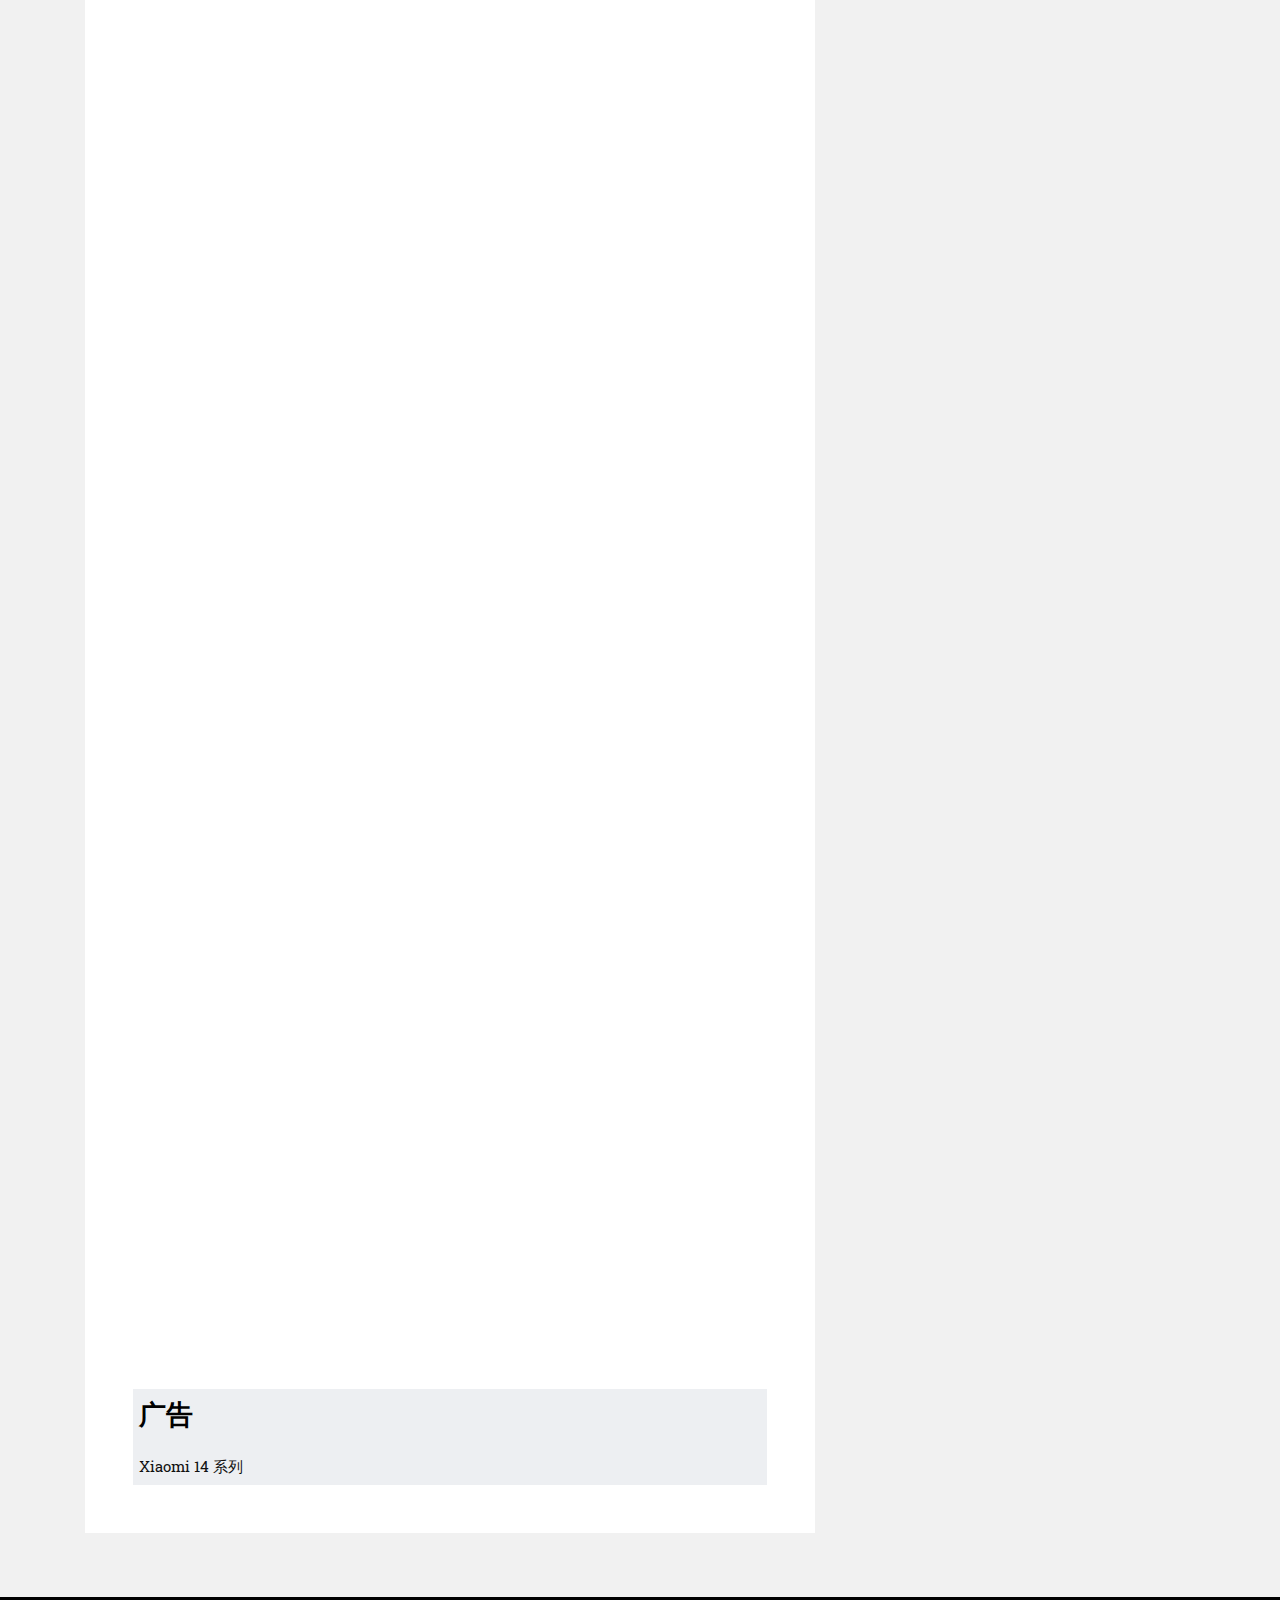
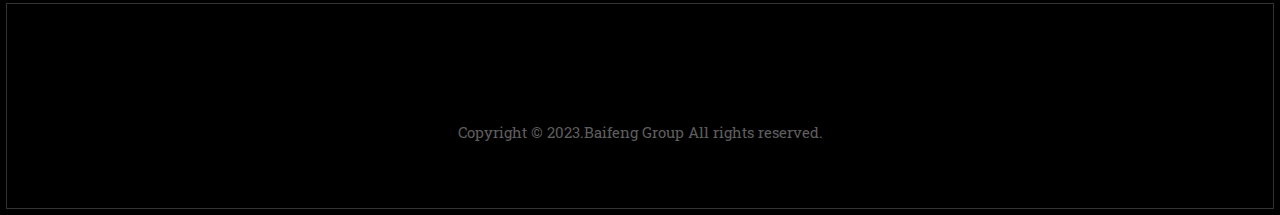
==== commit 2b14594f: "Add files via upload" ====
--- a/index.html
+++ b/index.html
@@ -88,6 +88,7 @@
 
                             <div class="blog-content">
                                 <div class="pp">
+                                    <h1>重要提醒：请使用电脑端系统自带的浏览器访问本网站！！！</h1>
                                     <div class="pdf-embed">
                                         <embed src="./img/001.pdf"
                                             type="application/pdf" width="100%" height="4090px">
